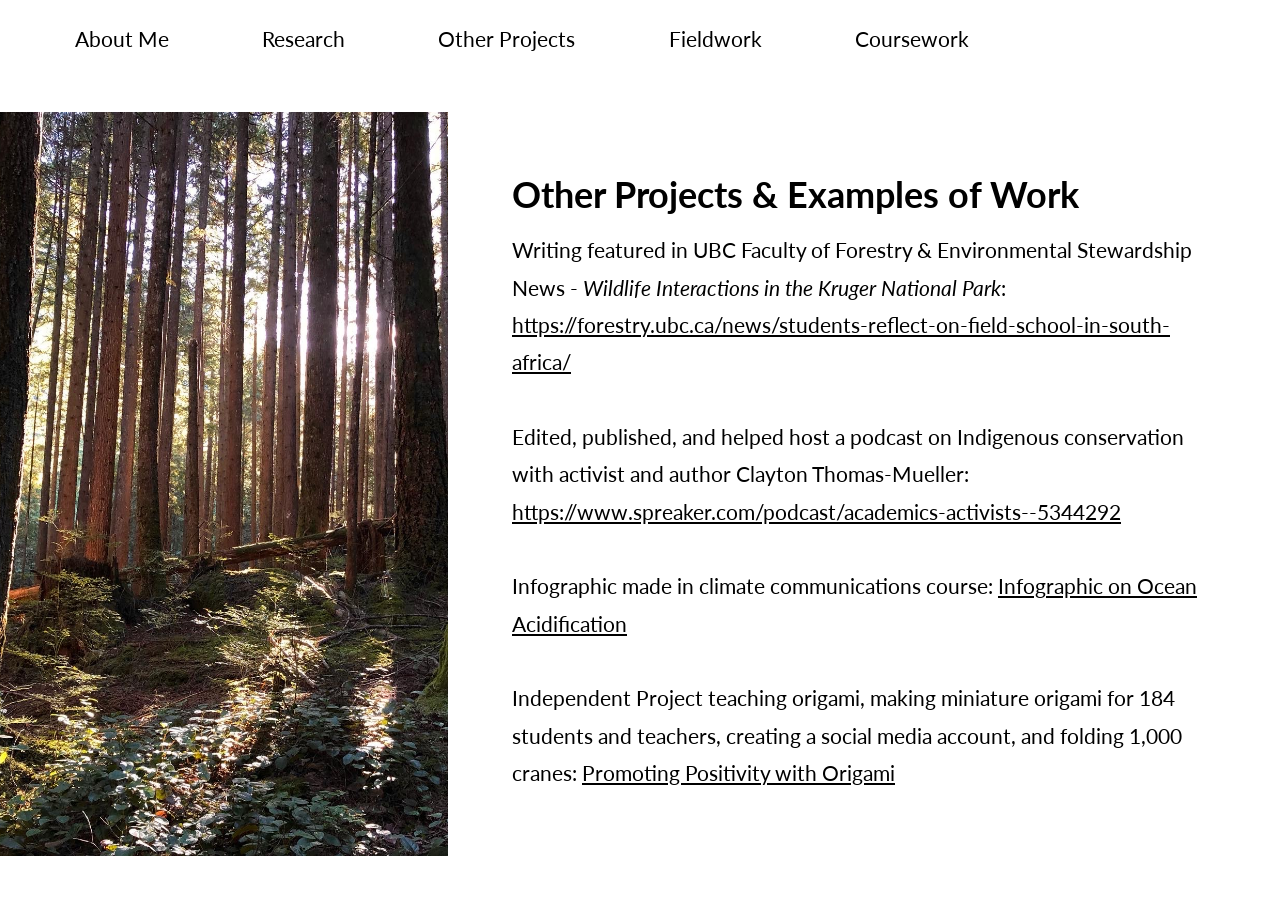
==== projects.html @ e4ea8bff "Adding navbar and separate pages" ====
<!DOCTYPE HTML>
<!--
	Story by HTML5 UP
	html5up.net | @ajlkn
	Free for personal and commercial use under the CCA 3.0 license (html5up.net/license)
-->
<html>
	<head>
		<title>Tiffany Taketa Portfolio</title>
		<meta charset="utf-8" />
		<meta name="viewport" content="width=device-width, initial-scale=1, user-scalable=no" />
		<link rel="stylesheet" href="assets/css/main.css" />
		<noscript><link rel="stylesheet" href="assets/css/noscript.css" /></noscript>
		<script src="script.js" defer></script>
	</head>
	<body class="is-preload">

	<!-- Nav -->
				<button id="open-sidebar-button" onclick="openSidebar()">
					<svg xmlns="http://www.w3.org/2000/svg" height="40px" viewBox="0 -960 960 960" width="40px" fill="#c9c9c9"><path d="M165.13-254.62q-10.68 0-17.9-7.26-7.23-7.26-7.23-18t7.23-17.86q7.22-7.13 17.9-7.13h629.74q10.68 0 17.9 7.26 7.23 7.26 7.23 18t-7.23 17.87q-7.22 7.12-17.9 7.12H165.13Zm0-200.25q-10.68 0-17.9-7.27-7.23-7.26-7.23-17.99 0-10.74 7.23-17.87 7.22-7.13 17.9-7.13h629.74q10.68 0 17.9 7.27 7.23 7.26 7.23 17.99 0 10.74-7.23 17.87-7.22 7.13-17.9 7.13H165.13Zm0-200.26q-10.68 0-17.9-7.26-7.23-7.26-7.23-18t7.23-17.87q7.22-7.12 17.9-7.12h629.74q10.68 0 17.9 7.26 7.23 7.26 7.23 18t-7.23 17.86q-7.22 7.13-17.9 7.13H165.13Z"/></svg>
				</button>
	<nav id="navbar">
		<ul>
			<li>
				<button id="close-sidebar-button" onclick="closeSidebar()">
				<svg xmlns="http://www.w3.org/2000/svg" height="40px" viewBox="0 -960 960 960" width="40px" fill="#c9c9c9"><path d="m480-444.62-209.69 209.7q-7.23 7.23-17.5 7.42-10.27.19-17.89-7.42-7.61-7.62-7.61-17.7 0-10.07 7.61-17.69L444.62-480l-209.7-209.69q-7.23-7.23-7.42-17.5-.19-10.27 7.42-17.89 7.62-7.61 17.7-7.61 10.07 0 17.69 7.61L480-515.38l209.69-209.7q7.23-7.23 17.5-7.42 10.27-.19 17.89 7.42 7.61 7.62 7.61 17.7 0 10.07-7.61 17.69L515.38-480l209.7 209.69q7.23 7.23 7.42 17.5.19 10.27-7.42 17.89-7.62 7.61-17.7 7.61-10.07 0-17.69-7.61L480-444.62Z"/></svg>
				</button>
			<li><a class="active" href=index.html class="active">About Me</a></li>
			<li><a href="research.html">Research</a></li>
			<li><a href="projects.html">Other Projects</a></li>
			<li><a href="fieldwork.html">Fieldwork</a></li>
			<li><a href="courses.html">Coursework</a></li>
		</ul>
			</nav>
	<div id="overlay" onclick="closeSidebar()"></div>
	
	<!-- Projects -->
 <div id="wrapper" class="divided">
					<section id="projects" class="spotlight style1 orient-right content-align-left image-position-center onload-image-fade-in onload-content-fade-left"">
						<div class="content">
							<h2>Other Projects & Examples of Work</h2>
								<p>Writing featured in UBC Faculty of Forestry & Environmental Stewardship News - <i>Wildlife Interactions in the Kruger National Park</i>: <a href="https://forestry.ubc.ca/news/students-reflect-on-field-school-in-south-africa/" target="blank"><span class="label"><u>https://forestry.ubc.ca/news/students-reflect-on-field-school-in-south-africa/</u></span></a>
									</br>
								</br>Edited, published, and helped host a podcast on Indigenous conservation with activist and author Clayton Thomas-Mueller: <a href="https://www.spreaker.com/podcast/academics-activists--5344292" target="_blank"><span class="label"><u>https://www.spreaker.com/podcast/academics-activists--5344292</u></span></a>
									</br>
								</br>Infographic made in climate communications course: <a href="files/OceanAcidificationInfographic.pdf" target="blank"><span class="label"><u>Infographic on Ocean Acidification</u></span></a>
									</br>
								</br>Independent Project teaching origami, making miniature origami for 184 students and teachers, creating a social media account, and folding 1,000 cranes: <a href="files/OrigamiProject.pdf" target="blank"><u>Promoting Positivity with Origami</u><span class="label"><u></u></span></a>
							</p>
						</div>
						<div class="image">
							<img src="images/forest.jpg" alt="" />
						</div>
					</section>
</div>
		
<!-- Scripts -->
			<script src="assets/js/jquery.min.js"></script>
			<script src="assets/js/jquery.scrollex.min.js"></script>
			<script src="assets/js/jquery.scrolly.min.js"></script>
			<script src="assets/js/browser.min.js"></script>
			<script src="assets/js/breakpoints.min.js"></script>
			<script src="assets/js/util.js"></script>
			<script src="assets/js/main.js"></script>

	</body>
</html>
---- assets/css/main.css ----
@import url("fontawesome-all.min.css");
@import url("https://fonts.googleapis.com/css?family=Lato:400,400italic,700,700italic|Source+Code+Pro:400");

/*
	Story by HTML5 UP
	html5up.net | @ajlkn
	Free for personal and commercial use under the CCA 3.0 license (html5up.net/license)
*/

html {
  scroll-behavior: smooth;
}

html, body, div, span, applet, object,
iframe, h1, h2, h3, h4, h5, h6, p, blockquote,
pre, a, abbr, acronym, address, big, cite,
code, del, dfn, em, img, ins, kbd, q, s, samp,
small, strike, strong, sub, sup, tt, var, b,
u, i, center, dl, dt, dd, ol, ul, li, fieldset,
form, label, legend, table, caption, tbody,
tfoot, thead, tr, th, td, article, aside,
canvas, details, embed, figure, figcaption,
footer, header, hgroup, menu, nav, output, ruby,
section, summary, time, mark, audio, video {
	margin: 0;
	padding: 0;
	border: 0;
	font-size: 100%;
	font: inherit;
	vertical-align: baseline;}

article, aside, details, figcaption, figure,
footer, header, hgroup, menu, nav, section {
	display: block;}

body {
	line-height: 1;
}

ol, ul {
	list-style: none;
}
div#nav{ position:absolute; width:100%; height:150px; background:#000; } ul{ margin:0; padding:0; }

li{ display:inline; color: #000; }

blockquote, q {
	quotes: none;
}

	blockquote:before, blockquote:after, q:before, q:after {
		content: '';
		content: none;
	}

table {
	border-collapse: collapse;
	border-spacing: 0;
}

body {
	-webkit-text-size-adjust: none;
}

mark {
	background-color: transparent;
	color: inherit;
}

input::-moz-focus-inner {
	border: 0;
	padding: 0;
}

input, select, textarea {
	-moz-appearance: none;
	-webkit-appearance: none;
	-ms-appearance: none;
	appearance: none;
}

/* Navigation Bar */

:root{
	--primary-color: #ffffff;
}

nav{
	background-color: var(--primary-color);
	border-bottom:1px solid var(--hover-color);
}

 nav ul {
	list-style: none;
	display: flex;
 }

 nav li{
	display: flex;
 }

 nav .home-li{
	margin-right: auto;
 }
 nav a{
	display: flex;
	text-decoration: none;
	color: var(--text-color);
	padding: 1em 2em;
 }

 nav a:hover{
	background-color: var(--hover-color);
 }

 #open-sidebar-button{
	display: none;
	background: none;
	border: none;
	padding: 1em;
	margin-left: auto;
	cursor: pointer;
 }

  #close-sidebar-button{
	display: none;
	background: none;
	border: none;
	padding: 1em;
	cursor: pointer;
 }

 #overlay{
	position: fixed;
	inset: 0;
	z-index: 9;
	display: none;
 }

 @media screen and (max-width: 900px){
	#open-sidebar-button, #close-sidebar-button{
		display: block;
	}
	nav{
		position: fixed;
		top: 0;
		right: -100%;
		height: 100vh;
		width: min(15em, 100%);
		z-index: 10;
		border-left: 1px solid var(--hover-color);
		transition: right 300ms ease-out;
 }

 nav.show{
	right: 0;
 }

 nav.show ~ #overlay{
	display: block;
 }

 nav.show{
	display: block;
 }

 nav ul{
	width: 100%;
	flex-direction: column;
 }
 nav a{
	width: 100%;
	padding-left: 2.5em;
 }

 nav .home-li{
	margin-right: unset;
 }
}
/* Basic */

	@-ms-viewport {
		width: device-width;
	}

	body {
		-ms-overflow-style: scrollbar;
	}

	@media screen and (max-width: 480px) {

		html, body {
			min-width: 320px;
		}

	}

	html {
		box-sizing: border-box;
	}

	*, *:before, *:after {
		box-sizing: inherit;
	}

	body {
		background: #ffffff;
	}

		body.is-preload *, body.is-preload *:before, body.is-preload *:after {
			-moz-animation: none !important;
			-webkit-animation: none !important;
			-ms-animation: none !important;
			animation: none !important;
			-moz-transition: none !important;
			-webkit-transition: none !important;
			-ms-transition: none !important;
			transition: none !important;
		}

/* Type */

	html {
		font-size: 18pt;
	}

		@media screen and (max-width: 1680px) {

			html {
				font-size: 14pt;
			}

		}

		@media screen and (max-width: 1280px) {

			html {
				font-size: 12pt;
			}

		}

		@media screen and (max-width: 736px) {

			html {
				font-size: 11pt;
			}

		}

		@media screen and (max-width: 360px) {

			html {
				font-size: 10pt;
			}

		}

	body {
		background-color: #ffffff;
		color: #000000;
	}

	body, input, select, textarea {
		font-family: "Lato", sans-serif;
		font-size: 16pt;
		font-weight: 400;
		line-height: 1.75em;
	}

	a {
		-moz-transition: color 0.2s ease-in-out;
		-webkit-transition: color 0.2s ease-in-out;
		-ms-transition: color 0.2s ease-in-out;
		transition: color 0.2s ease-in-out;
		text-decoration: underline;
	}

		a:hover {
			text-decoration: none;
		}

	strong, b {
		font-weight: 700;
	}

	em, i {
		font-style: italic;
	}

	p {
  		font-style: normal !important;
		margin: 0 0 2rem 0;
	}

		p.major {
			font-size: 1.25rem;
		}

	h1, h2, h3, h4, h5, h6 {
		color: #777;
		font-weight: 700;
		line-height: 1em;
		margin: 0 0 0.5625em 0;
	}

		h1 a, h2 a, h3 a, h4 a, h5 a, h6 a {
			color: inherit;
			text-decoration: none;
		}

	h1 {
		font-size: 3.5rem;
		line-height: 1.2;
	}

	h2 {
		font-size: 2.25rem;
	}

	h3 {
		font-size: 1.5rem;
	}

	h4 {
		font-size: 1.1rem;
	}

	h5 {
		font-size: 0.9rem;
	}

	h6 {
		font-size: 0.7rem;
	}

	sub {
		font-size: 0.8rem;
		position: relative;
		top: 0.5rem;
	}

	sup {
		font-size: 0.8rem;
		position: relative;
		top: -0.5rem;
	}

	blockquote {
		border-left: solid 4px;
		font-style: italic;
		margin: 0 0 2rem 0;
		padding: 0.5rem 0 0.5rem 2rem;
	}

	code {
		border-radius: 4px;
		font-family: "Courier New", monospace;
		font-size: 0.9em;
		margin: 0 0.25rem;
		padding: 0.25rem 0.325rem;
	}

	pre {
		-webkit-overflow-scrolling: touch;
		font-family: "Courier New", monospace;
		font-size: 0.9em;
		margin: 0 0 2rem 0;
	}

		pre code {
			display: block;
			line-height: 1.5;
			padding: 0.75rem 1rem;
			overflow-x: auto;
		}

	hr {
		border: 0;
		border-bottom: solid 1px;
		margin: 2.5rem 0;
	}

		hr.major {
			margin: 3.5rem 0;
		}

	.align-left {
		text-align: left;
	}

	.align-center {
		text-align: center;
	}

	.align-right {
		text-align: right;
	}

	@media screen and (max-width: 736px) {

		p.major {
			font-size: 1.1rem;
		}

		h1 {
			font-size: 2.5rem;
		}

		h2 {
			font-size: 2rem;
		}

		h3 {
			font-size: 1.25rem;
		}

		h4 {
			font-size: 1rem;
		}

	}

	input, select, textarea {
		color: #000000;
	}

	a {
		color: #000000;
	}

		a:hover {
			color: #47D3E5;
		}

	strong, b {
		color: #000000;
	}

	h1, h2, h3, h4, h5, h6 {
		color: #000000;
	}

	blockquote {
		border-left-color: rgba(0, 0, 0, 0.2);
	}

	code {
		background: rgba(0, 0, 0, 0.05);
		border-color: rgba(0, 0, 0, 0.2);
	}

	hr {
		border-bottom-color: rgba(0, 0, 0, 0.2);
	}

/* Row */

	.row {
		display: flex;
		flex-wrap: wrap;
		box-sizing: border-box;
		align-items: stretch;
	}

		.row > * {
			box-sizing: border-box;
		}

		.row.gtr-uniform > * > :last-child {
			margin-bottom: 0;
		}

		.row.aln-left {
			justify-content: flex-start;
		}

		.row.aln-center {
			justify-content: center;
		}

		.row.aln-right {
			justify-content: flex-end;
		}

		.row.aln-top {
			align-items: flex-start;
		}

		.row.aln-middle {
			align-items: center;
		}

		.row.aln-bottom {
			align-items: flex-end;
		}

		.row > .imp {
			order: -1;
		}

		.row > .col-1 {
			width: 8.33333%;
		}

		.row > .off-1 {
			margin-left: 8.33333%;
		}

		.row > .col-2 {
			width: 16.66667%;
		}

		.row > .off-2 {
			margin-left: 16.66667%;
		}

		.row > .col-3 {
			width: 25%;
		}

		.row > .off-3 {
			margin-left: 25%;
		}

		.row > .col-4 {
			width: 33.33333%;
		}

		.row > .off-4 {
			margin-left: 33.33333%;
		}

		.row > .col-5 {
			width: 41.66667%;
		}

		.row > .off-5 {
			margin-left: 41.66667%;
		}

		.row > .col-6 {
			width: 50%;
		}

		.row > .off-6 {
			margin-left: 50%;
		}

		.row > .col-7 {
			width: 58.33333%;
		}

		.row > .off-7 {
			margin-left: 58.33333%;
		}

		.row > .col-8 {
			width: 66.66667%;
		}

		.row > .off-8 {
			margin-left: 66.66667%;
		}

		.row > .col-9 {
			width: 75%;
		}

		.row > .off-9 {
			margin-left: 75%;
		}

		.row > .col-10 {
			width: 83.33333%;
		}

		.row > .off-10 {
			margin-left: 83.33333%;
		}

		.row > .col-11 {
			width: 91.66667%;
		}

		.row > .off-11 {
			margin-left: 91.66667%;
		}

		.row > .col-12 {
			width: 100%;
		}

		.row > .off-12 {
			margin-left: 100%;
		}

		.row.gtr-0 {
			margin-top: 0;
			margin-left: 0rem;
		}

			.row.gtr-0 > * {
				padding: 0 0 0 0rem;
			}

			.row.gtr-0.gtr-uniform {
				margin-top: 0rem;
			}

				.row.gtr-0.gtr-uniform > * {
					padding-top: 0rem;
				}

		.row.gtr-25 {
			margin-top: 0;
			margin-left: -0.5rem;
		}

			.row.gtr-25 > * {
				padding: 0 0 0 0.5rem;
			}

			.row.gtr-25.gtr-uniform {
				margin-top: -0.5rem;
			}

				.row.gtr-25.gtr-uniform > * {
					padding-top: 0.5rem;
				}

		.row.gtr-50 {
			margin-top: 0;
			margin-left: -1rem;
		}

			.row.gtr-50 > * {
				padding: 0 0 0 1rem;
			}

			.row.gtr-50.gtr-uniform {
				margin-top: -1rem;
			}

				.row.gtr-50.gtr-uniform > * {
					padding-top: 1rem;
				}

		.row {
			margin-top: 0;
			margin-left: -2rem;
		}

			.row > * {
				padding: 0 0 0 2rem;
			}

			.row.gtr-uniform {
				margin-top: -2rem;
			}

				.row.gtr-uniform > * {
					padding-top: 2rem;
				}

		.row.gtr-150 {
			margin-top: 0;
			margin-left: -3rem;
		}

			.row.gtr-150 > * {
				padding: 0 0 0 3rem;
			}

			.row.gtr-150.gtr-uniform {
				margin-top: -3rem;
			}

				.row.gtr-150.gtr-uniform > * {
					padding-top: 3rem;
				}

		.row.gtr-200 {
			margin-top: 0;
			margin-left: -4rem;
		}

			.row.gtr-200 > * {
				padding: 0 0 0 4rem;
			}

			.row.gtr-200.gtr-uniform {
				margin-top: -4rem;
			}

				.row.gtr-200.gtr-uniform > * {
					padding-top: 4rem;
				}

		@media screen and (max-width: 1680px) {

			.row {
				display: flex;
				flex-wrap: wrap;
				box-sizing: border-box;
				align-items: stretch;
			}

				.row > * {
					box-sizing: border-box;
				}

				.row.gtr-uniform > * > :last-child {
					margin-bottom: 0;
				}

				.row.aln-left {
					justify-content: flex-start;
				}

				.row.aln-center {
					justify-content: center;
				}

				.row.aln-right {
					justify-content: flex-end;
				}

				.row.aln-top {
					align-items: flex-start;
				}

				.row.aln-middle {
					align-items: center;
				}

				.row.aln-bottom {
					align-items: flex-end;
				}

				.row > .imp-xlarge {
					order: -1;
				}

				.row > .col-1-xlarge {
					width: 8.33333%;
				}

				.row > .off-1-xlarge {
					margin-left: 8.33333%;
				}

				.row > .col-2-xlarge {
					width: 16.66667%;
				}

				.row > .off-2-xlarge {
					margin-left: 16.66667%;
				}

				.row > .col-3-xlarge {
					width: 25%;
				}

				.row > .off-3-xlarge {
					margin-left: 25%;
				}

				.row > .col-4-xlarge {
					width: 33.33333%;
				}

				.row > .off-4-xlarge {
					margin-left: 33.33333%;
				}

				.row > .col-5-xlarge {
					width: 41.66667%;
				}

				.row > .off-5-xlarge {
					margin-left: 41.66667%;
				}

				.row > .col-6-xlarge {
					width: 50%;
				}

				.row > .off-6-xlarge {
					margin-left: 50%;
				}

				.row > .col-7-xlarge {
					width: 58.33333%;
				}

				.row > .off-7-xlarge {
					margin-left: 58.33333%;
				}

				.row > .col-8-xlarge {
					width: 66.66667%;
				}

				.row > .off-8-xlarge {
					margin-left: 66.66667%;
				}

				.row > .col-9-xlarge {
					width: 75%;
				}

				.row > .off-9-xlarge {
					margin-left: 75%;
				}

				.row > .col-10-xlarge {
					width: 83.33333%;
				}

				.row > .off-10-xlarge {
					margin-left: 83.33333%;
				}

				.row > .col-11-xlarge {
					width: 91.66667%;
				}

				.row > .off-11-xlarge {
					margin-left: 91.66667%;
				}

				.row > .col-12-xlarge {
					width: 100%;
				}

				.row > .off-12-xlarge {
					margin-left: 100%;
				}

				.row.gtr-0 {
					margin-top: 0;
					margin-left: 0rem;
				}

					.row.gtr-0 > * {
						padding: 0 0 0 0rem;
					}

					.row.gtr-0.gtr-uniform {
						margin-top: 0rem;
					}

						.row.gtr-0.gtr-uniform > * {
							padding-top: 0rem;
						}

				.row.gtr-25 {
					margin-top: 0;
					margin-left: -0.5rem;
				}

					.row.gtr-25 > * {
						padding: 0 0 0 0.5rem;
					}

					.row.gtr-25.gtr-uniform {
						margin-top: -0.5rem;
					}

						.row.gtr-25.gtr-uniform > * {
							padding-top: 0.5rem;
						}

				.row.gtr-50 {
					margin-top: 0;
					margin-left: -1rem;
				}

					.row.gtr-50 > * {
						padding: 0 0 0 1rem;
					}

					.row.gtr-50.gtr-uniform {
						margin-top: -1rem;
					}

						.row.gtr-50.gtr-uniform > * {
							padding-top: 1rem;
						}

				.row {
					margin-top: 0;
					margin-left: -2rem;
				}

					.row > * {
						padding: 0 0 0 2rem;
					}

					.row.gtr-uniform {
						margin-top: -2rem;
					}

						.row.gtr-uniform > * {
							padding-top: 2rem;
						}

				.row.gtr-150 {
					margin-top: 0;
					margin-left: -3rem;
				}

					.row.gtr-150 > * {
						padding: 0 0 0 3rem;
					}

					.row.gtr-150.gtr-uniform {
						margin-top: -3rem;
					}

						.row.gtr-150.gtr-uniform > * {
							padding-top: 3rem;
						}

				.row.gtr-200 {
					margin-top: 0;
					margin-left: -4rem;
				}

					.row.gtr-200 > * {
						padding: 0 0 0 4rem;
					}

					.row.gtr-200.gtr-uniform {
						margin-top: -4rem;
					}

						.row.gtr-200.gtr-uniform > * {
							padding-top: 4rem;
						}

		}

		@media screen and (max-width: 1280px) {

			.row {
				display: flex;
				flex-wrap: wrap;
				box-sizing: border-box;
				align-items: stretch;
			}

				.row > * {
					box-sizing: border-box;
				}

				.row.gtr-uniform > * > :last-child {
					margin-bottom: 0;
				}

				.row.aln-left {
					justify-content: flex-start;
				}

				.row.aln-center {
					justify-content: center;
				}

				.row.aln-right {
					justify-content: flex-end;
				}

				.row.aln-top {
					align-items: flex-start;
				}

				.row.aln-middle {
					align-items: center;
				}

				.row.aln-bottom {
					align-items: flex-end;
				}

				.row > .imp-large {
					order: -1;
				}

				.row > .col-1-large {
					width: 8.33333%;
				}

				.row > .off-1-large {
					margin-left: 8.33333%;
				}

				.row > .col-2-large {
					width: 16.66667%;
				}

				.row > .off-2-large {
					margin-left: 16.66667%;
				}

				.row > .col-3-large {
					width: 25%;
				}

				.row > .off-3-large {
					margin-left: 25%;
				}

				.row > .col-4-large {
					width: 33.33333%;
				}

				.row > .off-4-large {
					margin-left: 33.33333%;
				}

				.row > .col-5-large {
					width: 41.66667%;
				}

				.row > .off-5-large {
					margin-left: 41.66667%;
				}

				.row > .col-6-large {
					width: 50%;
				}

				.row > .off-6-large {
					margin-left: 50%;
				}

				.row > .col-7-large {
					width: 58.33333%;
				}

				.row > .off-7-large {
					margin-left: 58.33333%;
				}

				.row > .col-8-large {
					width: 66.66667%;
				}

				.row > .off-8-large {
					margin-left: 66.66667%;
				}

				.row > .col-9-large {
					width: 75%;
				}

				.row > .off-9-large {
					margin-left: 75%;
				}

				.row > .col-10-large {
					width: 83.33333%;
				}

				.row > .off-10-large {
					margin-left: 83.33333%;
				}

				.row > .col-11-large {
					width: 91.66667%;
				}

				.row > .off-11-large {
					margin-left: 91.66667%;
				}

				.row > .col-12-large {
					width: 100%;
				}

				.row > .off-12-large {
					margin-left: 100%;
				}

				.row.gtr-0 {
					margin-top: 0;
					margin-left: 0rem;
				}

					.row.gtr-0 > * {
						padding: 0 0 0 0rem;
					}

					.row.gtr-0.gtr-uniform {
						margin-top: 0rem;
					}

						.row.gtr-0.gtr-uniform > * {
							padding-top: 0rem;
						}

				.row.gtr-25 {
					margin-top: 0;
					margin-left: -0.5rem;
				}

					.row.gtr-25 > * {
						padding: 0 0 0 0.5rem;
					}

					.row.gtr-25.gtr-uniform {
						margin-top: -0.5rem;
					}

						.row.gtr-25.gtr-uniform > * {
							padding-top: 0.5rem;
						}

				.row.gtr-50 {
					margin-top: 0;
					margin-left: -1rem;
				}

					.row.gtr-50 > * {
						padding: 0 0 0 1rem;
					}

					.row.gtr-50.gtr-uniform {
						margin-top: -1rem;
					}

						.row.gtr-50.gtr-uniform > * {
							padding-top: 1rem;
						}

				.row {
					margin-top: 0;
					margin-left: -2rem;
				}

					.row > * {
						padding: 0 0 0 2rem;
					}

					.row.gtr-uniform {
						margin-top: -2rem;
					}

						.row.gtr-uniform > * {
							padding-top: 2rem;
						}

				.row.gtr-150 {
					margin-top: 0;
					margin-left: -3rem;
				}

					.row.gtr-150 > * {
						padding: 0 0 0 3rem;
					}

					.row.gtr-150.gtr-uniform {
						margin-top: -3rem;
					}

						.row.gtr-150.gtr-uniform > * {
							padding-top: 3rem;
						}

				.row.gtr-200 {
					margin-top: 0;
					margin-left: -4rem;
				}

					.row.gtr-200 > * {
						padding: 0 0 0 4rem;
					}

					.row.gtr-200.gtr-uniform {
						margin-top: -4rem;
					}

						.row.gtr-200.gtr-uniform > * {
							padding-top: 4rem;
						}

		}

		@media screen and (max-width: 980px) {

			.row {
				display: flex;
				flex-wrap: wrap;
				box-sizing: border-box;
				align-items: stretch;
			}

				.row > * {
					box-sizing: border-box;
				}

				.row.gtr-uniform > * > :last-child {
					margin-bottom: 0;
				}

				.row.aln-left {
					justify-content: flex-start;
				}

				.row.aln-center {
					justify-content: center;
				}

				.row.aln-right {
					justify-content: flex-end;
				}

				.row.aln-top {
					align-items: flex-start;
				}

				.row.aln-middle {
					align-items: center;
				}

				.row.aln-bottom {
					align-items: flex-end;
				}

				.row > .imp-medium {
					order: -1;
				}

				.row > .col-1-medium {
					width: 8.33333%;
				}

				.row > .off-1-medium {
					margin-left: 8.33333%;
				}

				.row > .col-2-medium {
					width: 16.66667%;
				}

				.row > .off-2-medium {
					margin-left: 16.66667%;
				}

				.row > .col-3-medium {
					width: 25%;
				}

				.row > .off-3-medium {
					margin-left: 25%;
				}

				.row > .col-4-medium {
					width: 33.33333%;
				}

				.row > .off-4-medium {
					margin-left: 33.33333%;
				}

				.row > .col-5-medium {
					width: 41.66667%;
				}

				.row > .off-5-medium {
					margin-left: 41.66667%;
				}

				.row > .col-6-medium {
					width: 50%;
				}

				.row > .off-6-medium {
					margin-left: 50%;
				}

				.row > .col-7-medium {
					width: 58.33333%;
				}

				.row > .off-7-medium {
					margin-left: 58.33333%;
				}

				.row > .col-8-medium {
					width: 66.66667%;
				}

				.row > .off-8-medium {
					margin-left: 66.66667%;
				}

				.row > .col-9-medium {
					width: 75%;
				}

				.row > .off-9-medium {
					margin-left: 75%;
				}

				.row > .col-10-medium {
					width: 83.33333%;
				}

				.row > .off-10-medium {
					margin-left: 83.33333%;
				}

				.row > .col-11-medium {
					width: 91.66667%;
				}

				.row > .off-11-medium {
					margin-left: 91.66667%;
				}

				.row > .col-12-medium {
					width: 100%;
				}

				.row > .off-12-medium {
					margin-left: 100%;
				}

				.row.gtr-0 {
					margin-top: 0;
					margin-left: 0rem;
				}

					.row.gtr-0 > * {
						padding: 0 0 0 0rem;
					}

					.row.gtr-0.gtr-uniform {
						margin-top: 0rem;
					}

						.row.gtr-0.gtr-uniform > * {
							padding-top: 0rem;
						}

				.row.gtr-25 {
					margin-top: 0;
					margin-left: -0.5rem;
				}

					.row.gtr-25 > * {
						padding: 0 0 0 0.5rem;
					}

					.row.gtr-25.gtr-uniform {
						margin-top: -0.5rem;
					}

						.row.gtr-25.gtr-uniform > * {
							padding-top: 0.5rem;
						}

				.row.gtr-50 {
					margin-top: 0;
					margin-left: -1rem;
				}

					.row.gtr-50 > * {
						padding: 0 0 0 1rem;
					}

					.row.gtr-50.gtr-uniform {
						margin-top: -1rem;
					}

						.row.gtr-50.gtr-uniform > * {
							padding-top: 1rem;
						}

				.row {
					margin-top: 0;
					margin-left: -2rem;
				}

					.row > * {
						padding: 0 0 0 2rem;
					}

					.row.gtr-uniform {
						margin-top: -2rem;
					}

						.row.gtr-uniform > * {
							padding-top: 2rem;
						}

				.row.gtr-150 {
					margin-top: 0;
					margin-left: -3rem;
				}

					.row.gtr-150 > * {
						padding: 0 0 0 3rem;
					}

					.row.gtr-150.gtr-uniform {
						margin-top: -3rem;
					}

						.row.gtr-150.gtr-uniform > * {
							padding-top: 3rem;
						}

				.row.gtr-200 {
					margin-top: 0;
					margin-left: -4rem;
				}

					.row.gtr-200 > * {
						padding: 0 0 0 4rem;
					}

					.row.gtr-200.gtr-uniform {
						margin-top: -4rem;
					}

						.row.gtr-200.gtr-uniform > * {
							padding-top: 4rem;
						}

		}

		@media screen and (max-width: 736px) {

			.row {
				display: flex;
				flex-wrap: wrap;
				box-sizing: border-box;
				align-items: stretch;
			}

				.row > * {
					box-sizing: border-box;
				}

				.row.gtr-uniform > * > :last-child {
					margin-bottom: 0;
				}

				.row.aln-left {
					justify-content: flex-start;
				}

				.row.aln-center {
					justify-content: center;
				}

				.row.aln-right {
					justify-content: flex-end;
				}

				.row.aln-top {
					align-items: flex-start;
				}

				.row.aln-middle {
					align-items: center;
				}

				.row.aln-bottom {
					align-items: flex-end;
				}

				.row > .imp-small {
					order: -1;
				}

				.row > .col-1-small {
					width: 8.33333%;
				}

				.row > .off-1-small {
					margin-left: 8.33333%;
				}

				.row > .col-2-small {
					width: 16.66667%;
				}

				.row > .off-2-small {
					margin-left: 16.66667%;
				}

				.row > .col-3-small {
					width: 25%;
				}

				.row > .off-3-small {
					margin-left: 25%;
				}

				.row > .col-4-small {
					width: 33.33333%;
				}

				.row > .off-4-small {
					margin-left: 33.33333%;
				}

				.row > .col-5-small {
					width: 41.66667%;
				}

				.row > .off-5-small {
					margin-left: 41.66667%;
				}

				.row > .col-6-small {
					width: 50%;
				}

				.row > .off-6-small {
					margin-left: 50%;
				}

				.row > .col-7-small {
					width: 58.33333%;
				}

				.row > .off-7-small {
					margin-left: 58.33333%;
				}

				.row > .col-8-small {
					width: 66.66667%;
				}

				.row > .off-8-small {
					margin-left: 66.66667%;
				}

				.row > .col-9-small {
					width: 75%;
				}

				.row > .off-9-small {
					margin-left: 75%;
				}

				.row > .col-10-small {
					width: 83.33333%;
				}

				.row > .off-10-small {
					margin-left: 83.33333%;
				}

				.row > .col-11-small {
					width: 91.66667%;
				}

				.row > .off-11-small {
					margin-left: 91.66667%;
				}

				.row > .col-12-small {
					width: 100%;
				}

				.row > .off-12-small {
					margin-left: 100%;
				}

				.row.gtr-0 {
					margin-top: 0;
					margin-left: 0rem;
				}

					.row.gtr-0 > * {
						padding: 0 0 0 0rem;
					}

					.row.gtr-0.gtr-uniform {
						margin-top: 0rem;
					}

						.row.gtr-0.gtr-uniform > * {
							padding-top: 0rem;
						}

				.row.gtr-25 {
					margin-top: 0;
					margin-left: -0.5rem;
				}

					.row.gtr-25 > * {
						padding: 0 0 0 0.5rem;
					}

					.row.gtr-25.gtr-uniform {
						margin-top: -0.5rem;
					}

						.row.gtr-25.gtr-uniform > * {
							padding-top: 0.5rem;
						}

				.row.gtr-50 {
					margin-top: 0;
					margin-left: -1rem;
				}

					.row.gtr-50 > * {
						padding: 0 0 0 1rem;
					}

					.row.gtr-50.gtr-uniform {
						margin-top: -1rem;
					}

						.row.gtr-50.gtr-uniform > * {
							padding-top: 1rem;
						}

				.row {
					margin-top: 0;
					margin-left: -2rem;
				}

					.row > * {
						padding: 0 0 0 2rem;
					}

					.row.gtr-uniform {
						margin-top: -2rem;
					}

						.row.gtr-uniform > * {
							padding-top: 2rem;
						}

				.row.gtr-150 {
					margin-top: 0;
					margin-left: -3rem;
				}

					.row.gtr-150 > * {
						padding: 0 0 0 3rem;
					}

					.row.gtr-150.gtr-uniform {
						margin-top: -3rem;
					}

						.row.gtr-150.gtr-uniform > * {
							padding-top: 3rem;
						}

				.row.gtr-200 {
					margin-top: 0;
					margin-left: -4rem;
				}

					.row.gtr-200 > * {
						padding: 0 0 0 4rem;
					}

					.row.gtr-200.gtr-uniform {
						margin-top: -4rem;
					}

						.row.gtr-200.gtr-uniform > * {
							padding-top: 4rem;
						}

		}

		@media screen and (max-width: 480px) {

			.row {
				display: flex;
				flex-wrap: wrap;
				box-sizing: border-box;
				align-items: stretch;
			}

				.row > * {
					box-sizing: border-box;
				}

				.row.gtr-uniform > * > :last-child {
					margin-bottom: 0;
				}

				.row.aln-left {
					justify-content: flex-start;
				}

				.row.aln-center {
					justify-content: center;
				}

				.row.aln-right {
					justify-content: flex-end;
				}

				.row.aln-top {
					align-items: flex-start;
				}

				.row.aln-middle {
					align-items: center;
				}

				.row.aln-bottom {
					align-items: flex-end;
				}

				.row > .imp-xsmall {
					order: -1;
				}

				.row > .col-1-xsmall {
					width: 8.33333%;
				}

				.row > .off-1-xsmall {
					margin-left: 8.33333%;
				}

				.row > .col-2-xsmall {
					width: 16.66667%;
				}

				.row > .off-2-xsmall {
					margin-left: 16.66667%;
				}

				.row > .col-3-xsmall {
					width: 25%;
				}

				.row > .off-3-xsmall {
					margin-left: 25%;
				}

				.row > .col-4-xsmall {
					width: 33.33333%;
				}

				.row > .off-4-xsmall {
					margin-left: 33.33333%;
				}

				.row > .col-5-xsmall {
					width: 41.66667%;
				}

				.row > .off-5-xsmall {
					margin-left: 41.66667%;
				}

				.row > .col-6-xsmall {
					width: 50%;
				}

				.row > .off-6-xsmall {
					margin-left: 50%;
				}

				.row > .col-7-xsmall {
					width: 58.33333%;
				}

				.row > .off-7-xsmall {
					margin-left: 58.33333%;
				}

				.row > .col-8-xsmall {
					width: 66.66667%;
				}

				.row > .off-8-xsmall {
					margin-left: 66.66667%;
				}

				.row > .col-9-xsmall {
					width: 75%;
				}

				.row > .off-9-xsmall {
					margin-left: 75%;
				}

				.row > .col-10-xsmall {
					width: 83.33333%;
				}

				.row > .off-10-xsmall {
					margin-left: 83.33333%;
				}

				.row > .col-11-xsmall {
					width: 91.66667%;
				}

				.row > .off-11-xsmall {
					margin-left: 91.66667%;
				}

				.row > .col-12-xsmall {
					width: 100%;
				}

				.row > .off-12-xsmall {
					margin-left: 100%;
				}

				.row.gtr-0 {
					margin-top: 0;
					margin-left: 0rem;
				}

					.row.gtr-0 > * {
						padding: 0 0 0 0rem;
					}

					.row.gtr-0.gtr-uniform {
						margin-top: 0rem;
					}

						.row.gtr-0.gtr-uniform > * {
							padding-top: 0rem;
						}

				.row.gtr-25 {
					margin-top: 0;
					margin-left: -0.5rem;
				}

					.row.gtr-25 > * {
						padding: 0 0 0 0.5rem;
					}

					.row.gtr-25.gtr-uniform {
						margin-top: -0.5rem;
					}

						.row.gtr-25.gtr-uniform > * {
							padding-top: 0.5rem;
						}

				.row.gtr-50 {
					margin-top: 0;
					margin-left: -1rem;
				}

					.row.gtr-50 > * {
						padding: 0 0 0 1rem;
					}

					.row.gtr-50.gtr-uniform {
						margin-top: -1rem;
					}

						.row.gtr-50.gtr-uniform > * {
							padding-top: 1rem;
						}

				.row {
					margin-top: 0;
					margin-left: -2rem;
				}

					.row > * {
						padding: 0 0 0 2rem;
					}

					.row.gtr-uniform {
						margin-top: -2rem;
					}

						.row.gtr-uniform > * {
							padding-top: 2rem;
						}

				.row.gtr-150 {
					margin-top: 0;
					margin-left: -3rem;
				}

					.row.gtr-150 > * {
						padding: 0 0 0 3rem;
					}

					.row.gtr-150.gtr-uniform {
						margin-top: -3rem;
					}

						.row.gtr-150.gtr-uniform > * {
							padding-top: 3rem;
						}

				.row.gtr-200 {
					margin-top: 0;
					margin-left: -4rem;
				}

					.row.gtr-200 > * {
						padding: 0 0 0 4rem;
					}

					.row.gtr-200.gtr-uniform {
						margin-top: -4rem;
					}

						.row.gtr-200.gtr-uniform > * {
							padding-top: 4rem;
						}

		}

		@media screen and (max-width: 360px) {

			.row {
				display: flex;
				flex-wrap: wrap;
				box-sizing: border-box;
				align-items: stretch;
			}

				.row > * {
					box-sizing: border-box;
				}

				.row.gtr-uniform > * > :last-child {
					margin-bottom: 0;
				}

				.row.aln-left {
					justify-content: flex-start;
				}

				.row.aln-center {
					justify-content: center;
				}

				.row.aln-right {
					justify-content: flex-end;
				}

				.row.aln-top {
					align-items: flex-start;
				}

				.row.aln-middle {
					align-items: center;
				}

				.row.aln-bottom {
					align-items: flex-end;
				}

				.row > .imp-xxsmall {
					order: -1;
				}

				.row > .col-1-xxsmall {
					width: 8.33333%;
				}

				.row > .off-1-xxsmall {
					margin-left: 8.33333%;
				}

				.row > .col-2-xxsmall {
					width: 16.66667%;
				}

				.row > .off-2-xxsmall {
					margin-left: 16.66667%;
				}

				.row > .col-3-xxsmall {
					width: 25%;
				}

				.row > .off-3-xxsmall {
					margin-left: 25%;
				}

				.row > .col-4-xxsmall {
					width: 33.33333%;
				}

				.row > .off-4-xxsmall {
					margin-left: 33.33333%;
				}

				.row > .col-5-xxsmall {
					width: 41.66667%;
				}

				.row > .off-5-xxsmall {
					margin-left: 41.66667%;
				}

				.row > .col-6-xxsmall {
					width: 50%;
				}

				.row > .off-6-xxsmall {
					margin-left: 50%;
				}

				.row > .col-7-xxsmall {
					width: 58.33333%;
				}

				.row > .off-7-xxsmall {
					margin-left: 58.33333%;
				}

				.row > .col-8-xxsmall {
					width: 66.66667%;
				}

				.row > .off-8-xxsmall {
					margin-left: 66.66667%;
				}

				.row > .col-9-xxsmall {
					width: 75%;
				}

				.row > .off-9-xxsmall {
					margin-left: 75%;
				}

				.row > .col-10-xxsmall {
					width: 83.33333%;
				}

				.row > .off-10-xxsmall {
					margin-left: 83.33333%;
				}

				.row > .col-11-xxsmall {
					width: 91.66667%;
				}

				.row > .off-11-xxsmall {
					margin-left: 91.66667%;
				}

				.row > .col-12-xxsmall {
					width: 100%;
				}

				.row > .off-12-xxsmall {
					margin-left: 100%;
				}

				.row.gtr-0 {
					margin-top: 0;
					margin-left: 0rem;
				}

					.row.gtr-0 > * {
						padding: 0 0 0 0rem;
					}

					.row.gtr-0.gtr-uniform {
						margin-top: 0rem;
					}

						.row.gtr-0.gtr-uniform > * {
							padding-top: 0rem;
						}

				.row.gtr-25 {
					margin-top: 0;
					margin-left: -0.5rem;
				}

					.row.gtr-25 > * {
						padding: 0 0 0 0.5rem;
					}

					.row.gtr-25.gtr-uniform {
						margin-top: -0.5rem;
					}

						.row.gtr-25.gtr-uniform > * {
							padding-top: 0.5rem;
						}

				.row.gtr-50 {
					margin-top: 0;
					margin-left: -1rem;
				}

					.row.gtr-50 > * {
						padding: 0 0 0 1rem;
					}

					.row.gtr-50.gtr-uniform {
						margin-top: -1rem;
					}

						.row.gtr-50.gtr-uniform > * {
							padding-top: 1rem;
						}

				.row {
					margin-top: 0;
					margin-left: -2rem;
				}

					.row > * {
						padding: 0 0 0 2rem;
					}

					.row.gtr-uniform {
						margin-top: -2rem;
					}

						.row.gtr-uniform > * {
							padding-top: 2rem;
						}

				.row.gtr-150 {
					margin-top: 0;
					margin-left: -3rem;
				}

					.row.gtr-150 > * {
						padding: 0 0 0 3rem;
					}

					.row.gtr-150.gtr-uniform {
						margin-top: -3rem;
					}

						.row.gtr-150.gtr-uniform > * {
							padding-top: 3rem;
						}

				.row.gtr-200 {
					margin-top: 0;
					margin-left: -4rem;
				}

					.row.gtr-200 > * {
						padding: 0 0 0 4rem;
					}

					.row.gtr-200.gtr-uniform {
						margin-top: -4rem;
					}

						.row.gtr-200.gtr-uniform > * {
							padding-top: 4rem;
						}

		}

/* Box */

	.box {
		border-radius: 4px;
		border: solid 1px;
		margin-bottom: 2rem;
		padding: 1.5rem;
	}

		.box > :last-child,
		.box > :last-child > :last-child,
		.box > :last-child > :last-child > :last-child {
			margin-bottom: 0;
		}

		.box.alt {
			border: 0;
			border-radius: 0;
			padding: 0;
		}

	.box {
		border-color: rgba(0, 0, 0, 0.2);
	}

/* Button */

	input[type="submit"],
	input[type="reset"],
	input[type="button"],
	button,
	.button {
		-moz-appearance: none;
		-webkit-appearance: none;
		-ms-appearance: none;
		appearance: none;
		-moz-transition: background-color 0.2s ease-in-out, box-shadow 0.2s ease-in-out, color 0.2s ease-in-out;
		-webkit-transition: background-color 0.2s ease-in-out, box-shadow 0.2s ease-in-out, color 0.2s ease-in-out;
		-ms-transition: background-color 0.2s ease-in-out, box-shadow 0.2s ease-in-out, color 0.2s ease-in-out;
		transition: background-color 0.2s ease-in-out, box-shadow 0.2s ease-in-out, color 0.2s ease-in-out;
		border: 0;
		cursor: pointer;
		display: inline-flex;
		font-weight: 400;
		letter-spacing: 0.125em;
		text-align: center;
		text-decoration: none;
		text-transform: uppercase;
		white-space: nowrap;
		font-size: 0.75rem;
		max-width: 20rem;
		height: 3.75em;
		line-height: 3.75em;
		border-radius: 3.75em;
		padding: 0 2.5em;
		text-overflow: ellipsis;
		overflow: hidden;
  		align-items: center;
		justify-content: center;
	}

		input[type="submit"].icon:before,
		input[type="reset"].icon:before,
		input[type="button"].icon:before,
		button.icon:before,
		.button.icon:before {
			margin-right: 0.5rem;
		}

		input[type="submit"].fit,
		input[type="reset"].fit,
		input[type="button"].fit,
		button.fit,
		.button.fit {
			width: 100%;
		}

		input[type="submit"].small,
		input[type="reset"].small,
		input[type="button"].small,
		button.small,
		.button.small {
			font-size: 0.6rem;
			height: 3.325em;
			line-height: 3.325em;
			border-radius: 3.325em;
			padding: 0 2em;
		}

		input[type="submit"].large,
		input[type="reset"].large,
		input[type="button"].large,
		button.large,
		.button.large {
			font-size: 0.8rem;
			height: 4em;
			line-height: 4em;
			border-radius: 4em;
			padding: 0 3em;
		}

		input[type="submit"].wide,
		input[type="reset"].wide,
		input[type="button"].wide,
		button.wide,
		.button.wide {
			min-width: 14em;
		}

		input[type="submit"].disabled, input[type="submit"]:disabled,
		input[type="reset"].disabled,
		input[type="reset"]:disabled,
		input[type="button"].disabled,
		input[type="button"]:disabled,
		button.disabled,
		button:disabled,
		.button.disabled,
		.button:disabled {
			pointer-events: none;
			opacity: 0.25;
		}

	input[type="submit"],
	input[type="reset"],
	input[type="button"],
	button,
	.button {
		background-color: transparent;
		box-shadow: inset 0 0 0 1px rgba(0, 0, 0, 0.2);
		color: #000000 !important;
	}

		input[type="submit"]:hover,
		input[type="reset"]:hover,
		input[type="button"]:hover,
		button:hover,
		.button:hover {
			box-shadow: inset 0 0 0 1px #47D3E5;
			color: #47D3E5 !important;
		}

		input[type="submit"]:active,
		input[type="reset"]:active,
		input[type="button"]:active,
		button:active,
		.button:active {
			background-color: rgba(71, 211, 229, 0.2);
			box-shadow: inset 0 0 0 1px #47D3E5;
			color: #47D3E5 !important;
		}

		input[type="submit"].primary,
		input[type="reset"].primary,
		input[type="button"].primary,
		button.primary,
		.button.primary {
			background-color: #000000;
			box-shadow: none;
			color: #ffffff !important;
		}

			input[type="submit"].primary:hover,
			input[type="reset"].primary:hover,
			input[type="button"].primary:hover,
			button.primary:hover,
			.button.primary:hover {
				background-color: #47D3E5;
			}

			input[type="submit"].primary:active,
			input[type="reset"].primary:active,
			input[type="button"].primary:active,
			button.primary:active,
			.button.primary:active {
				background-color: #1ebdd1;
			}

/* Form */

	form {
		margin: 0 0 2rem 0;
	}

		form > :last-child {
			margin-bottom: 0;
		}

		form > .fields {
			display: -moz-flex;
			display: -webkit-flex;
			display: -ms-flex;
			display: flex;
			-moz-flex-wrap: wrap;
			-webkit-flex-wrap: wrap;
			-ms-flex-wrap: wrap;
			flex-wrap: wrap;
			width: calc(100% + 3rem);
			margin: -1.5rem 0 2rem -1.5rem;
		}

			form > .fields > .field {
				-moz-flex-grow: 0;
				-webkit-flex-grow: 0;
				-ms-flex-grow: 0;
				flex-grow: 0;
				-moz-flex-shrink: 0;
				-webkit-flex-shrink: 0;
				-ms-flex-shrink: 0;
				flex-shrink: 0;
				padding: 1.5rem 0 0 1.5rem;
				width: calc(100% - 1.5rem);
			}

				form > .fields > .field.half {
					width: calc(50% - 0.75rem);
				}

				form > .fields > .field.third {
					width: calc(100%/3 - 0.5rem);
				}

				form > .fields > .field.quarter {
					width: calc(25% - 0.375rem);
				}

		@media screen and (max-width: 480px) {

			form > .fields {
				width: calc(100% + 3rem);
				margin: -1.5rem 0 2rem -1.5rem;
			}

				form > .fields > .field {
					padding: 1.5rem 0 0 1.5rem;
					width: calc(100% - 1.5rem);
				}

					form > .fields > .field.half {
						width: calc(100% - 1.5rem);
					}

					form > .fields > .field.third {
						width: calc(100% - 1.5rem);
					}

					form > .fields > .field.quarter {
						width: calc(100% - 1.5rem);
					}

		}

	label {
		display: block;
		font-size: 0.9rem;
		font-weight: 400;
		margin: 0 0 1rem 0;
	}

	input[type="text"],
	input[type="password"],
	input[type="email"],
	input[type="tel"],
	input[type="search"],
	input[type="url"],
	select,
	textarea {
		-moz-appearance: none;
		-webkit-appearance: none;
		-ms-appearance: none;
		appearance: none;
		background-color: transparent;
		border-radius: 4px;
		border: none;
		border: solid 1px;
		color: inherit;
		display: block;
		outline: 0;
		padding: 0 0.825rem;
		text-decoration: none;
		width: 100%;
	}

		input[type="text"]:invalid,
		input[type="password"]:invalid,
		input[type="email"]:invalid,
		input[type="tel"]:invalid,
		input[type="search"]:invalid,
		input[type="url"]:invalid,
		select:invalid,
		textarea:invalid {
			box-shadow: none;
		}

	select {
		background-size: 1.25rem;
		background-repeat: no-repeat;
		background-position: calc(100% - 1rem) center;
		height: 2.75rem;
		padding-right: 2.75rem;
		text-overflow: ellipsis;
	}

		select:focus::-ms-value {
			background-color: transparent;
		}

		select::-ms-expand {
			display: none;
		}

	input[type="text"],
	input[type="password"],
	input[type="email"],
	input[type="tel"],
	input[type="search"],
	input[type="url"],
	select {
		height: 2.75rem;
	}

	textarea {
		padding: 0.75rem 1rem;
	}

	input[type="checkbox"],
	input[type="radio"] {
		-moz-appearance: none;
		-webkit-appearance: none;
		-ms-appearance: none;
		appearance: none;
		display: block;
		float: left;
		margin-right: -2rem;
		opacity: 0;
		width: 1rem;
		z-index: -1;
	}

		input[type="checkbox"] + label,
		input[type="radio"] + label {
			text-decoration: none;
			-moz-user-select: none;
			-webkit-user-select: none;
			-ms-user-select: none;
			user-select: none;
			cursor: pointer;
			display: inline-block;
			font-size: 1rem;
			font-weight: 300;
			padding-left: 2.4rem;
			padding-right: 0.75rem;
			position: relative;
			margin-bottom: 0;
		}

			input[type="checkbox"] + label:before,
			input[type="radio"] + label:before {
				-moz-osx-font-smoothing: grayscale;
				-webkit-font-smoothing: antialiased;
				display: inline-block;
				font-style: normal;
				font-variant: normal;
				text-rendering: auto;
				line-height: 1;
				text-transform: none !important;
				font-family: 'Font Awesome 5 Free';
				font-weight: 900;
			}

			input[type="checkbox"] + label:before,
			input[type="radio"] + label:before {
				border-radius: 4px;
				border: solid 1px;
				content: '';
				display: inline-block;
				font-size: 0.8rem;
				height: 1.65rem;
				left: 0;
				line-height: 1.65rem;
				position: absolute;
				text-align: center;
				top: 0;
				width: 1.65rem;
			}

		input[type="checkbox"]:checked + label:before,
		input[type="radio"]:checked + label:before {
			content: '\f00c';
		}

	input[type="checkbox"] + label:before {
		border-radius: 4px;
	}

	input[type="radio"] + label:before {
		border-radius: 100%;
	}

	::-webkit-input-placeholder {
		opacity: 1.0;
	}

	:-moz-placeholder {
		opacity: 1.0;
	}

	::-moz-placeholder {
		opacity: 1.0;
	}

	:-ms-input-placeholder {
		opacity: 1.0;
	}

	label {
		color: #000000;
	}

	input[type="text"],
	input[type="password"],
	input[type="email"],
	input[type="tel"],
	input[type="search"],
	input[type="url"],
	select,
	textarea {
		border-color: rgba(0, 0, 0, 0.2);
	}

		input[type="text"]:focus,
		input[type="password"]:focus,
		input[type="email"]:focus,
		input[type="tel"]:focus,
		input[type="search"]:focus,
		input[type="url"]:focus,
		select:focus,
		textarea:focus {
			border-color: #47D3E5;
			box-shadow: 0 0 0 1px #47D3E5;
		}

	select {
		background-image: url("data:image/svg+xml;charset=utf8,%3Csvg xmlns='http://www.w3.org/2000/svg' width='40' height='40' preserveAspectRatio='none' viewBox='0 0 40 40'%3E%3Cpath d='M9.4,12.3l10.4,10.4l10.4-10.4c0.2-0.2,0.5-0.4,0.9-0.4c0.3,0,0.6,0.1,0.9,0.4l3.3,3.3c0.2,0.2,0.4,0.5,0.4,0.9 c0,0.4-0.1,0.6-0.4,0.9L20.7,31.9c-0.2,0.2-0.5,0.4-0.9,0.4c-0.3,0-0.6-0.1-0.9-0.4L4.3,17.3c-0.2-0.2-0.4-0.5-0.4-0.9 c0-0.4,0.1-0.6,0.4-0.9l3.3-3.3c0.2-0.2,0.5-0.4,0.9-0.4S9.1,12.1,9.4,12.3z' fill='rgba(0, 0, 0, 0.2)' /%3E%3C/svg%3E");
	}

		select option {
			color: #000000;
			background: #ffffff;
		}

	input[type="checkbox"] + label,
	input[type="radio"] + label {
		color: #000000;
	}

		input[type="checkbox"] + label:before,
		input[type="radio"] + label:before {
			border-color: rgba(0, 0, 0, 0.2);
		}

	input[type="checkbox"]:checked + label:before,
	input[type="radio"]:checked + label:before {
		background-color: #000000;
		border-color: #000000;
		color: #ffffff;
	}

	input[type="checkbox"]:focus + label:before,
	input[type="radio"]:focus + label:before {
		border-color: #47D3E5;
		box-shadow: 0 0 0 1px #47D3E5;
	}

	::-webkit-input-placeholder {
		color: rgba(0, 0, 0, 0.75) !important;
	}

	:-moz-placeholder {
		color: rgba(0, 0, 0, 0.75) !important;
	}

	::-moz-placeholder {
		color: rgba(0, 0, 0, 0.75) !important;
	}

	:-ms-input-placeholder {
		color: rgba(0, 0, 0, 0.75) !important;
	}

/* Icon */

	.icon {
		text-decoration: none;
		border-bottom: none;
		position: relative;
		text-align: center;
	}

		.icon:before {
			-moz-osx-font-smoothing: grayscale;
			-webkit-font-smoothing: antialiased;
			display: inline-block;
			font-style: normal;
			font-variant: normal;
			text-rendering: auto;
			line-height: 1;
			text-transform: none !important;
			font-family: 'Font Awesome 5 Free';
			font-weight: 400;
		}

		.icon > .label {
			display: none;
		}

		.icon:before {
			line-height: inherit;
		}

		.icon.solid:before {
			font-weight: 900;
		}

		.icon.brands:before {
			font-family: 'Font Awesome 5 Brands';
		}

		.icon.style2:before {
			border-radius: 2.75em;
			display: inline-block;
			height: 2.75em;
			line-height: 2.75em;
			width: 2.75em;
		}

		.icon.major {
			display: block;
			margin: 0 0 1rem 0;
		}

			.icon.major:before {
				font-size: 1.25rem;
			}

	a.icon.style2:before {
		-moz-transition: background-color 0.2s ease-in-out, box-shadow 0.2s ease-in-out, color 0.2s ease-in-out;
		-webkit-transition: background-color 0.2s ease-in-out, box-shadow 0.2s ease-in-out, color 0.2s ease-in-out;
		-ms-transition: background-color 0.2s ease-in-out, box-shadow 0.2s ease-in-out, color 0.2s ease-in-out;
		transition: background-color 0.2s ease-in-out, box-shadow 0.2s ease-in-out, color 0.2s ease-in-out;
	}

	.icon.style2:before {
		box-shadow: inset 0 0 0 1px rgba(0, 0, 0, 0.2);
	}

	a.icon.style2:hover:before {
		box-shadow: inset 0 0 0 1px #47D3E5;
		color: #47D3E5;
	}

	a.icon.style2:active:before {
		background-color: rgba(71, 211, 229, 0.1);
		box-shadow: inset 0 0 0 1px #47D3E5;
		color: #47D3E5;
	}

/* Image */

	.image {
		border: 0;
		border-radius: 4px;
		display: inline-block;
		position: relative;
	}

		.image img {
			display: block;
			border-radius: 4px;
		}

		.image.left, .image.right {
			width: 40%;
			max-width: 10rem;
		}

			.image.left img, .image.right img {
				width: 100%;
			}

		.image.left {
			float: left;
			margin: 0 1.5rem 1rem 0;
			top: 0.25rem;
		}

		.image.right {
			float: right;
			margin: 0 0 1rem 1.5rem;
			top: 0.25rem;
		}

		.image.fit {
			display: block;
			margin: 0 0 2rem 0;
			width: 100%;
		}

			.image.fit img {
				width: 100%;
			}

		.image.main {
			display: block;
			margin: 0 0 3rem 0;
			width: 100%;
		}

			.image.main img {
				width: 100%;
			}

/* List */

	ol {
		list-style: decimal;
		margin: 0 0 2rem 0;
		padding-left: 1.25rem;
	}

		ol li {
			padding-left: 0.25rem;
		}

	ul {
		list-style: disc;
		margin: 0 0 2rem 0;
		padding-left: 1rem;
	}

		ul li {
			padding-left: 0.5rem;
		}

		ul.alt {
			list-style: none;
			padding-left: 0;
		}

			ul.alt li {
				border-top: solid 1px;
				padding: 0.5rem 0;
			}

				ul.alt li:first-child {
					border-top: 0;
					padding-top: 0;
				}

	dl {
		margin: 0 0 2rem 0;
	}

		dl dt {
			display: block;
			font-weight: 400;
			margin: 0 0 1rem 0;
		}

		dl dd {
			margin-left: 2rem;
		}

		dl.style2 dt {
			width: 25%;
			float: left;
		}

		dl.style2 dd {
			width: 70%;
			float: left;
		}

		dl.style2:after {
			content: '';
			display: block;
			clear: both;
		}

	ul.alt li {
		border-top-color: rgba(0, 0, 0, 0.2);
	}

/* Actions */

	ul.actions {
		display: -moz-flex;
		display: -webkit-flex;
		display: -ms-flex;
		display: flex;
		cursor: default;
		list-style: none;
		margin-left: -1rem;
		padding-left: 0;
	}

		ul.actions li {
			padding: 0 0 0 1rem;
			vertical-align: middle;
		}

		ul.actions.special {
			-moz-justify-content: center;
			-webkit-justify-content: center;
			-ms-justify-content: center;
			justify-content: center;
			width: 100%;
			margin-left: 0;
		}

			ul.actions.special li:first-child {
				padding-left: 0;
			}

		ul.actions.stacked {
			-moz-flex-direction: column;
			-webkit-flex-direction: column;
			-ms-flex-direction: column;
			flex-direction: column;
			margin-left: 0;
		}

			ul.actions.stacked li {
				padding: 1.3rem 0 0 0;
			}

				ul.actions.stacked li:first-child {
					padding-top: 0;
				}

		ul.actions.fit {
			width: calc(100% + 1rem);
		}

			ul.actions.fit li {
				-moz-flex-grow: 1;
				-webkit-flex-grow: 1;
				-ms-flex-grow: 1;
				flex-grow: 1;
				-moz-flex-shrink: 1;
				-webkit-flex-shrink: 1;
				-ms-flex-shrink: 1;
				flex-shrink: 1;
				width: 100%;
			}

				ul.actions.fit li > * {
					width: 100%;
				}

			ul.actions.fit.stacked {
				width: 100%;
			}

		@media screen and (max-width: 480px) {

			ul.actions:not(.fixed) {
				-moz-flex-direction: column;
				-webkit-flex-direction: column;
				-ms-flex-direction: column;
				flex-direction: column;
				margin-left: 0;
				width: 100% !important;
			}

				ul.actions:not(.fixed) li {
					-moz-flex-grow: 1;
					-webkit-flex-grow: 1;
					-ms-flex-grow: 1;
					flex-grow: 1;
					-moz-flex-shrink: 1;
					-webkit-flex-shrink: 1;
					-ms-flex-shrink: 1;
					flex-shrink: 1;
					padding: 1rem 0 0 0;
					text-align: center;
					width: 100%;
				}

					ul.actions:not(.fixed) li > * {
						width: 100%;
					}

					ul.actions:not(.fixed) li:first-child {
						padding-top: 0;
					}

					ul.actions:not(.fixed) li input[type="submit"],
					ul.actions:not(.fixed) li input[type="reset"],
					ul.actions:not(.fixed) li input[type="button"],
					ul.actions:not(.fixed) li button,
					ul.actions:not(.fixed) li .button {
						width: 100%;
					}

						ul.actions:not(.fixed) li input[type="submit"].icon:before,
						ul.actions:not(.fixed) li input[type="reset"].icon:before,
						ul.actions:not(.fixed) li input[type="button"].icon:before,
						ul.actions:not(.fixed) li button.icon:before,
						ul.actions:not(.fixed) li .button.icon:before {
							margin-left: -0.5rem;
						}

		}

/* Icons */

	ul.icons {
		cursor: default;
		list-style: none;
		padding-left: 0;
	}

		ul.icons li {
			display: inline-block;
			padding: 0 0.75rem 0 0;
		}

			ul.icons li:last-child {
				padding-right: 0;
			}

/* Section/Article */

	section.special, article.special {
		text-align: center;
	}

	header p {
		position: relative;
		margin: -0.65rem 0 1.5rem 0;
		font-style: italic;
	}

	header h1 + p {
		font-size: 1.375rem;
	}

	header h2 + p {
		font-size: 1.25rem;
	}

	header h3 + p {
		font-size: 1.1rem;
	}

	header h4 + p,
	header h5 + p,
	header h6 + p {
		font-size: 0.9rem;
	}

	header p {
		color: rgba(0, 0, 0, 0.75);
	}

/* Table */

	.table-wrapper {
		-webkit-overflow-scrolling: touch;
		margin: 0 0 2rem 0;
		overflow-x: auto;
	}

		.table-wrapper > table {
			margin-bottom: 0;
		}

	table {
		margin: 0 0 2rem 0;
		width: 100%;
	}

		table tbody tr {
			border: solid 1px;
			border-left: 0;
			border-right: 0;
		}

		table td {
			padding: 0.75rem 0.75rem;
		}

		table th {
			font-size: 0.9rem;
			font-weight: 400;
			padding: 0 0.75rem 0.75rem 0.75rem;
			text-align: left;
		}

		table thead {
			border-bottom: solid 2px;
		}

		table tfoot {
			border-top: solid 2px;
		}

		table.alt {
			border-collapse: separate;
		}

			table.alt tbody tr td {
				border: solid 1px;
				border-left-width: 0;
				border-top-width: 0;
			}

				table.alt tbody tr td:first-child {
					border-left-width: 1px;
				}

			table.alt tbody tr:first-child td {
				border-top-width: 1px;
			}

			table.alt thead {
				border-bottom: 0;
			}

			table.alt tfoot {
				border-top: 0;
			}

		table.fixed {
			table-layout: fixed;
		}

	table tbody tr {
		border-color: rgba(0, 0, 0, 0.2);
	}

		table tbody tr:nth-child(2n + 1) {
			background-color: rgba(0, 0, 0, 0.05);
		}

		table tbody tr.alt {
			background-color: rgba(0, 0, 0, 0.05) !important;
		}

	table th {
		color: #000000;
	}

	table thead {
		border-bottom-color: rgba(0, 0, 0, 0.2);
	}

	table tfoot {
		border-top-color: rgba(0, 0, 0, 0.2);
	}

	table.alt tbody tr td {
		border-color: rgba(0, 0, 0, 0.2);
	}

	table.uniform tbody tr:nth-child(2n + 1) {
		background-color: transparent;
	}

/* Banner (transitions) */

	.banner.onload-content-fade-up .content {
		-moz-transition: opacity 0.75s ease-in-out, -moz-transform 0.75s ease-in-out;
		-webkit-transition: opacity 0.75s ease-in-out, -webkit-transform 0.75s ease-in-out;
		-ms-transition: opacity 0.75s ease-in-out, -ms-transform 0.75s ease-in-out;
		transition: opacity 0.75s ease-in-out, transform 0.75s ease-in-out;
	}

	body.is-preload .banner.onload-content-fade-up .content {
		-moz-transform: translateY(1rem);
		-webkit-transform: translateY(1rem);
		-ms-transform: translateY(1rem);
		transform: translateY(1rem);
		opacity: 0;
	}

	.banner.onload-content-fade-down .content {
		-moz-transition: opacity 0.75s ease-in-out, -moz-transform 0.75s ease-in-out;
		-webkit-transition: opacity 0.75s ease-in-out, -webkit-transform 0.75s ease-in-out;
		-ms-transition: opacity 0.75s ease-in-out, -ms-transform 0.75s ease-in-out;
		transition: opacity 0.75s ease-in-out, transform 0.75s ease-in-out;
	}

	body.is-preload .banner.onload-content-fade-down .content {
		-moz-transform: translateY(-1rem);
		-webkit-transform: translateY(-1rem);
		-ms-transform: translateY(-1rem);
		transform: translateY(-1rem);
		opacity: 0;
	}

	.banner.onload-content-fade-left .content {
		-moz-transition: opacity 0.75s ease-in-out, -moz-transform 0.75s ease-in-out;
		-webkit-transition: opacity 0.75s ease-in-out, -webkit-transform 0.75s ease-in-out;
		-ms-transition: opacity 0.75s ease-in-out, -ms-transform 0.75s ease-in-out;
		transition: opacity 0.75s ease-in-out, transform 0.75s ease-in-out;
	}

	body.is-preload .banner.onload-content-fade-left .content {
		-moz-transform: translateX(1rem);
		-webkit-transform: translateX(1rem);
		-ms-transform: translateX(1rem);
		transform: translateX(1rem);
		opacity: 0;
	}

	.banner.onload-content-fade-right .content {
		-moz-transition: opacity 0.75s ease-in-out, -moz-transform 0.75s ease-in-out;
		-webkit-transition: opacity 0.75s ease-in-out, -webkit-transform 0.75s ease-in-out;
		-ms-transition: opacity 0.75s ease-in-out, -ms-transform 0.75s ease-in-out;
		transition: opacity 0.75s ease-in-out, transform 0.75s ease-in-out;
	}

	body.is-preload .banner.onload-content-fade-right .content {
		-moz-transform: translateX(-1rem);
		-webkit-transform: translateX(-1rem);
		-ms-transform: translateX(-1rem);
		transform: translateX(-1rem);
		opacity: 0;
	}

	.banner.onload-content-fade-in .content {
		-moz-transition: opacity 0.75s ease-in-out;
		-webkit-transition: opacity 0.75s ease-in-out;
		-ms-transition: opacity 0.75s ease-in-out;
		transition: opacity 0.75s ease-in-out;
	}

	body.is-preload .banner.onload-content-fade-in .content {
		opacity: 0;
	}

	.banner.onload-image-fade-up .image {
		-moz-transition: opacity 0.75s ease-in-out, -moz-transform 0.75s ease-in-out;
		-webkit-transition: opacity 0.75s ease-in-out, -webkit-transform 0.75s ease-in-out;
		-ms-transition: opacity 0.75s ease-in-out, -ms-transform 0.75s ease-in-out;
		transition: opacity 0.75s ease-in-out, transform 0.75s ease-in-out;
	}

		.banner.onload-image-fade-up .image img {
			-moz-transition: opacity 0.75s ease-in-out;
			-webkit-transition: opacity 0.75s ease-in-out;
			-ms-transition: opacity 0.75s ease-in-out;
			transition: opacity 0.75s ease-in-out;
			-moz-transition-delay: 0.5625s;
			-webkit-transition-delay: 0.5625s;
			-ms-transition-delay: 0.5625s;
			transition-delay: 0.5625s;
		}

	body.is-preload .banner.onload-image-fade-up .image {
		-moz-transform: translateY(1rem);
		-webkit-transform: translateY(1rem);
		-ms-transform: translateY(1rem);
		transform: translateY(1rem);
		opacity: 0;
	}

		body.is-preload .banner.onload-image-fade-up .image img {
			opacity: 0;
		}

	.banner.onload-image-fade-down .image {
		-moz-transition: opacity 0.75s ease-in-out, -moz-transform 0.75s ease-in-out;
		-webkit-transition: opacity 0.75s ease-in-out, -webkit-transform 0.75s ease-in-out;
		-ms-transition: opacity 0.75s ease-in-out, -ms-transform 0.75s ease-in-out;
		transition: opacity 0.75s ease-in-out, transform 0.75s ease-in-out;
	}

		.banner.onload-image-fade-down .image img {
			-moz-transition: opacity 0.75s ease-in-out;
			-webkit-transition: opacity 0.75s ease-in-out;
			-ms-transition: opacity 0.75s ease-in-out;
			transition: opacity 0.75s ease-in-out;
			-moz-transition-delay: 0.5625s;
			-webkit-transition-delay: 0.5625s;
			-ms-transition-delay: 0.5625s;
			transition-delay: 0.5625s;
		}

	body.is-preload .banner.onload-image-fade-down .image {
		-moz-transform: translateY(-1rem);
		-webkit-transform: translateY(-1rem);
		-ms-transform: translateY(-1rem);
		transform: translateY(-1rem);
		opacity: 0;
	}

		body.is-preload .banner.onload-image-fade-down .image img {
			opacity: 0;
		}

	.banner.onload-image-fade-left .image {
		-moz-transition: opacity 0.75s ease-in-out, -moz-transform 0.75s ease-in-out;
		-webkit-transition: opacity 0.75s ease-in-out, -webkit-transform 0.75s ease-in-out;
		-ms-transition: opacity 0.75s ease-in-out, -ms-transform 0.75s ease-in-out;
		transition: opacity 0.75s ease-in-out, transform 0.75s ease-in-out;
	}

		.banner.onload-image-fade-left .image img {
			-moz-transition: opacity 0.75s ease-in-out;
			-webkit-transition: opacity 0.75s ease-in-out;
			-ms-transition: opacity 0.75s ease-in-out;
			transition: opacity 0.75s ease-in-out;
			-moz-transition-delay: 0.5625s;
			-webkit-transition-delay: 0.5625s;
			-ms-transition-delay: 0.5625s;
			transition-delay: 0.5625s;
		}

	body.is-preload .banner.onload-image-fade-left .image {
		-moz-transform: translateX(1rem);
		-webkit-transform: translateX(1rem);
		-ms-transform: translateX(1rem);
		transform: translateX(1rem);
		opacity: 0;
	}

		body.is-preload .banner.onload-image-fade-left .image img {
			opacity: 0;
		}

	.banner.onload-image-fade-right .image {
		-moz-transition: opacity 0.75s ease-in-out, -moz-transform 0.75s ease-in-out;
		-webkit-transition: opacity 0.75s ease-in-out, -webkit-transform 0.75s ease-in-out;
		-ms-transition: opacity 0.75s ease-in-out, -ms-transform 0.75s ease-in-out;
		transition: opacity 0.75s ease-in-out, transform 0.75s ease-in-out;
	}

		.banner.onload-image-fade-right .image img {
			-moz-transition: opacity 0.75s ease-in-out;
			-webkit-transition: opacity 0.75s ease-in-out;
			-ms-transition: opacity 0.75s ease-in-out;
			transition: opacity 0.75s ease-in-out;
			-moz-transition-delay: 0.5625s;
			-webkit-transition-delay: 0.5625s;
			-ms-transition-delay: 0.5625s;
			transition-delay: 0.5625s;
		}

	body.is-preload .banner.onload-image-fade-right .image {
		-moz-transform: translateX(-1rem);
		-webkit-transform: translateX(-1rem);
		-ms-transform: translateX(-1rem);
		transform: translateX(-1rem);
		opacity: 0;
	}

		body.is-preload .banner.onload-image-fade-right .image img {
			opacity: 0;
		}

	.banner.onload-image-fade-in .image img {
		-moz-transition: opacity 0.75s ease-in-out;
		-webkit-transition: opacity 0.75s ease-in-out;
		-ms-transition: opacity 0.75s ease-in-out;
		transition: opacity 0.75s ease-in-out;
	}

	body.is-preload .banner.onload-image-fade-in .image img {
		opacity: 0;
	}

	.banner.onscroll-content-fade-up .content {
		-moz-transition: opacity 0.75s ease-in-out, -moz-transform 0.75s ease-in-out;
		-webkit-transition: opacity 0.75s ease-in-out, -webkit-transform 0.75s ease-in-out;
		-ms-transition: opacity 0.75s ease-in-out, -ms-transform 0.75s ease-in-out;
		transition: opacity 0.75s ease-in-out, transform 0.75s ease-in-out;
	}

	.banner.onscroll-content-fade-up.is-inactive .content {
		-moz-transform: translateY(1rem);
		-webkit-transform: translateY(1rem);
		-ms-transform: translateY(1rem);
		transform: translateY(1rem);
		opacity: 0;
	}

	.banner.onscroll-content-fade-down .content {
		-moz-transition: opacity 0.75s ease-in-out, -moz-transform 0.75s ease-in-out;
		-webkit-transition: opacity 0.75s ease-in-out, -webkit-transform 0.75s ease-in-out;
		-ms-transition: opacity 0.75s ease-in-out, -ms-transform 0.75s ease-in-out;
		transition: opacity 0.75s ease-in-out, transform 0.75s ease-in-out;
	}

	.banner.onscroll-content-fade-down.is-inactive .content {
		-moz-transform: translateY(-1rem);
		-webkit-transform: translateY(-1rem);
		-ms-transform: translateY(-1rem);
		transform: translateY(-1rem);
		opacity: 0;
	}

	.banner.onscroll-content-fade-left .content {
		-moz-transition: opacity 0.75s ease-in-out, -moz-transform 0.75s ease-in-out;
		-webkit-transition: opacity 0.75s ease-in-out, -webkit-transform 0.75s ease-in-out;
		-ms-transition: opacity 0.75s ease-in-out, -ms-transform 0.75s ease-in-out;
		transition: opacity 0.75s ease-in-out, transform 0.75s ease-in-out;
	}

	.banner.onscroll-content-fade-left.is-inactive .content {
		-moz-transform: translateX(1rem);
		-webkit-transform: translateX(1rem);
		-ms-transform: translateX(1rem);
		transform: translateX(1rem);
		opacity: 0;
	}

	.banner.onscroll-content-fade-right .content {
		-moz-transition: opacity 0.75s ease-in-out, -moz-transform 0.75s ease-in-out;
		-webkit-transition: opacity 0.75s ease-in-out, -webkit-transform 0.75s ease-in-out;
		-ms-transition: opacity 0.75s ease-in-out, -ms-transform 0.75s ease-in-out;
		transition: opacity 0.75s ease-in-out, transform 0.75s ease-in-out;
	}

	.banner.onscroll-content-fade-right.is-inactive .content {
		-moz-transform: translateX(-1rem);
		-webkit-transform: translateX(-1rem);
		-ms-transform: translateX(-1rem);
		transform: translateX(-1rem);
		opacity: 0;
	}

	.banner.onscroll-content-fade-in .content {
		-moz-transition: opacity 0.75s ease-in-out;
		-webkit-transition: opacity 0.75s ease-in-out;
		-ms-transition: opacity 0.75s ease-in-out;
		transition: opacity 0.75s ease-in-out;
	}

	.banner.onscroll-content-fade-in.is-inactive .content {
		opacity: 0;
	}

	.banner.onscroll-image-fade-up .image {
		-moz-transition: opacity 0.75s ease-in-out, -moz-transform 0.75s ease-in-out;
		-webkit-transition: opacity 0.75s ease-in-out, -webkit-transform 0.75s ease-in-out;
		-ms-transition: opacity 0.75s ease-in-out, -ms-transform 0.75s ease-in-out;
		transition: opacity 0.75s ease-in-out, transform 0.75s ease-in-out;
	}

		.banner.onscroll-image-fade-up .image img {
			-moz-transition: opacity 0.75s ease-in-out;
			-webkit-transition: opacity 0.75s ease-in-out;
			-ms-transition: opacity 0.75s ease-in-out;
			transition: opacity 0.75s ease-in-out;
			-moz-transition-delay: 0.5625s;
			-webkit-transition-delay: 0.5625s;
			-ms-transition-delay: 0.5625s;
			transition-delay: 0.5625s;
		}

	.banner.onscroll-image-fade-up.is-inactive .image {
		-moz-transform: translateY(1rem);
		-webkit-transform: translateY(1rem);
		-ms-transform: translateY(1rem);
		transform: translateY(1rem);
		opacity: 0;
	}

		.banner.onscroll-image-fade-up.is-inactive .image img {
			opacity: 0;
		}

	.banner.onscroll-image-fade-down .image {
		-moz-transition: opacity 0.75s ease-in-out, -moz-transform 0.75s ease-in-out;
		-webkit-transition: opacity 0.75s ease-in-out, -webkit-transform 0.75s ease-in-out;
		-ms-transition: opacity 0.75s ease-in-out, -ms-transform 0.75s ease-in-out;
		transition: opacity 0.75s ease-in-out, transform 0.75s ease-in-out;
	}

		.banner.onscroll-image-fade-down .image img {
			-moz-transition: opacity 0.75s ease-in-out;
			-webkit-transition: opacity 0.75s ease-in-out;
			-ms-transition: opacity 0.75s ease-in-out;
			transition: opacity 0.75s ease-in-out;
			-moz-transition-delay: 0.5625s;
			-webkit-transition-delay: 0.5625s;
			-ms-transition-delay: 0.5625s;
			transition-delay: 0.5625s;
		}

	.banner.onscroll-image-fade-down.is-inactive .image {
		-moz-transform: translateY(-1rem);
		-webkit-transform: translateY(-1rem);
		-ms-transform: translateY(-1rem);
		transform: translateY(-1rem);
		opacity: 0;
	}

		.banner.onscroll-image-fade-down.is-inactive .image img {
			opacity: 0;
		}

	.banner.onscroll-image-fade-left .image {
		-moz-transition: opacity 0.75s ease-in-out, -moz-transform 0.75s ease-in-out;
		-webkit-transition: opacity 0.75s ease-in-out, -webkit-transform 0.75s ease-in-out;
		-ms-transition: opacity 0.75s ease-in-out, -ms-transform 0.75s ease-in-out;
		transition: opacity 0.75s ease-in-out, transform 0.75s ease-in-out;
	}

		.banner.onscroll-image-fade-left .image img {
			-moz-transition: opacity 0.75s ease-in-out;
			-webkit-transition: opacity 0.75s ease-in-out;
			-ms-transition: opacity 0.75s ease-in-out;
			transition: opacity 0.75s ease-in-out;
			-moz-transition-delay: 0.5625s;
			-webkit-transition-delay: 0.5625s;
			-ms-transition-delay: 0.5625s;
			transition-delay: 0.5625s;
		}

	.banner.onscroll-image-fade-left.is-inactive .image {
		-moz-transform: translateX(1rem);
		-webkit-transform: translateX(1rem);
		-ms-transform: translateX(1rem);
		transform: translateX(1rem);
		opacity: 0;
	}

		.banner.onscroll-image-fade-left.is-inactive .image img {
			opacity: 0;
		}

	.banner.onscroll-image-fade-right .image {
		-moz-transition: opacity 0.75s ease-in-out, -moz-transform 0.75s ease-in-out;
		-webkit-transition: opacity 0.75s ease-in-out, -webkit-transform 0.75s ease-in-out;
		-ms-transition: opacity 0.75s ease-in-out, -ms-transform 0.75s ease-in-out;
		transition: opacity 0.75s ease-in-out, transform 0.75s ease-in-out;
	}

		.banner.onscroll-image-fade-right .image img {
			-moz-transition: opacity 0.75s ease-in-out;
			-webkit-transition: opacity 0.75s ease-in-out;
			-ms-transition: opacity 0.75s ease-in-out;
			transition: opacity 0.75s ease-in-out;
			-moz-transition-delay: 0.5625s;
			-webkit-transition-delay: 0.5625s;
			-ms-transition-delay: 0.5625s;
			transition-delay: 0.5625s;
		}

	.banner.onscroll-image-fade-right.is-inactive .image {
		-moz-transform: translateX(-1rem);
		-webkit-transform: translateX(-1rem);
		-ms-transform: translateX(-1rem);
		transform: translateX(-1rem);
		opacity: 0;
	}

		.banner.onscroll-image-fade-right.is-inactive .image img {
			opacity: 0;
		}

	.banner.onscroll-image-fade-in .image img {
		-moz-transition: opacity 0.75s ease-in-out;
		-webkit-transition: opacity 0.75s ease-in-out;
		-ms-transition: opacity 0.75s ease-in-out;
		transition: opacity 0.75s ease-in-out;
	}

	.banner.onscroll-image-fade-in.is-inactive .image img {
		opacity: 0;
	}

/* Banner (style1) */

	.banner.style1 {
		-moz-align-items: -moz-stretch;
		-webkit-align-items: -webkit-stretch;
		-ms-align-items: -ms-stretch;
		align-items: stretch;
		display: -moz-flex;
		display: -webkit-flex;
		display: -ms-flex;
		display: flex;
		-moz-flex-direction: row;
		-webkit-flex-direction: row;
		-ms-flex-direction: row;
		flex-direction: row;
		-moz-justify-content: -moz-flex-end;
		-webkit-justify-content: -webkit-flex-end;
		-ms-justify-content: -ms-flex-end;
		justify-content: flex-end;
		position: relative;
		text-align: left;
		overflow-x: hidden;
	}

		.banner.style1 .content {
			padding: 7rem 7rem 5rem 7rem ;
			-moz-align-self: center;
			-webkit-align-self: center;
			-ms-align-self: center;
			align-self: center;
			-moz-flex-grow: 1;
			-webkit-flex-grow: 1;
			-ms-flex-grow: 1;
			flex-grow: 1;
			-moz-flex-shrink: 1;
			-webkit-flex-shrink: 1;
			-ms-flex-shrink: 1;
			flex-shrink: 1;
			width: 50%;
			max-width: 48rem;
			margin: 0 auto;
		}

		.banner.style1 .image {
			-moz-flex-grow: 0;
			-webkit-flex-grow: 0;
			-ms-flex-grow: 0;
			flex-grow: 0;
			-moz-flex-shrink: 0;
			-webkit-flex-shrink: 0;
			-ms-flex-shrink: 0;
			flex-shrink: 0;
			border-radius: 0;
			width: 50%;
		}

			.banner.style1 .image img {
				-moz-object-fit: cover;
				-webkit-object-fit: cover;
				-ms-object-fit: cover;
				object-fit: cover;
				-moz-object-position: center;
				-webkit-object-position: center;
				-ms-object-position: center;
				object-position: center;
				display: block;
				position: absolute;
				top: 0;
				left: 0;
				width: 100%;
				height: 100%;
				border-radius: 0;
			}

		@media screen and (max-width: 1680px) {

			.banner.style1 .content {
				padding: 5rem 5rem 3rem 5rem ;
			}

		}

		@media screen and (max-width: 1280px) {

			.banner.style1 .content {
				padding: 4rem 4rem 2rem 4rem ;
			}

		}

		@media screen and (max-width: 980px) {

			.banner.style1 .content {
				padding: 3.75rem 3rem 1.75rem 3rem ;
			}

		}

		@media screen and (max-width: 736px) {

			.banner.style1 .content {
				padding: 2.5rem 2rem 0.5rem 2rem ;
			}

		}

		@media screen and (orientation: portrait) {

			.banner.style1 {
				-moz-flex-direction: column-reverse;
				-webkit-flex-direction: column-reverse;
				-ms-flex-direction: column-reverse;
				flex-direction: column-reverse;
				text-align: center;
			}

				.banner.style1 .content {
					display: -moz-flex;
					display: -webkit-flex;
					display: -ms-flex;
					display: flex;
					-moz-flex-direction: column;
					-webkit-flex-direction: column;
					-ms-flex-direction: column;
					flex-direction: column;
					-moz-justify-content: center;
					-webkit-justify-content: center;
					-ms-justify-content: center;
					justify-content: center;
					width: 100%;
					max-width: 100%;
				}

				.banner.style1 .image {
					width: 100%;
					max-width: 100%;
					height: 45vh;
				}

		}

		.banner.style1.fullscreen {
			min-height: 100vh;
		}

			@media screen and (orientation: portrait) {

				.banner.style1.fullscreen .content {
					min-height: 50vh;
				}

				.banner.style1.fullscreen .image {
					height: 50vh;
				}

			}

		.banner.style1.orient-right {
			-moz-flex-direction: row-reverse;
			-webkit-flex-direction: row-reverse;
			-ms-flex-direction: row-reverse;
			flex-direction: row-reverse;
		}

			@media screen and (orientation: portrait) {

				.banner.style1.orient-right {
					-moz-flex-direction: column-reverse;
					-webkit-flex-direction: column-reverse;
					-ms-flex-direction: column-reverse;
					flex-direction: column-reverse;
				}

			}

		.banner.style1.content-align-center {
			text-align: center;
		}

		.banner.style1.content-align-right {
			text-align: right;
		}

			@media screen and (orientation: portrait) {

				.banner.style1.content-align-right {
					text-align: center;
				}

			}

		.banner.style1.image-position-left .image img {
			-moz-object-position: left;
			-webkit-object-position: left;
			-ms-object-position: left;
			object-position: left;
		}

		.banner.style1.image-position-right .image img {
			-moz-object-position: right;
			-webkit-object-position: right;
			-ms-object-position: right;
			object-position: right;
		}

/* Banner (style2) */

	.banner.style2 {
		padding: 5.25rem 5.25rem 3.25rem 5.25rem ;
		-moz-align-items: center;
		-webkit-align-items: center;
		-ms-align-items: center;
		align-items: center;
		display: -moz-flex;
		display: -webkit-flex;
		display: -ms-flex;
		display: flex;
		-moz-justify-content: center;
		-webkit-justify-content: center;
		-ms-justify-content: center;
		justify-content: center;
		background-color: inherit;
		position: relative;
		text-align: center;
		overflow-x: hidden;
	}

		.banner.style2 .content {
			padding: 5.25rem 5.25rem 3.25rem 5.25rem ;
			position: relative;
			width: 40rem;
			max-width: 100%;
			background-color: inherit;
			border-radius: 0.5rem;
			margin-bottom: 2rem;
			z-index: 1;
		}

		.banner.style2 .image {
			-moz-flex-grow: 0;
			-webkit-flex-grow: 0;
			-ms-flex-grow: 0;
			flex-grow: 0;
			-moz-flex-shrink: 0;
			-webkit-flex-shrink: 0;
			-ms-flex-shrink: 0;
			flex-shrink: 0;
			position: absolute;
			width: 100%;
			height: 100%;
			top: 0;
			left: 0;
			border-radius: 0;
		}

			.banner.style2 .image img {
				-moz-object-fit: cover;
				-webkit-object-fit: cover;
				-ms-object-fit: cover;
				object-fit: cover;
				-moz-object-position: center;
				-webkit-object-position: center;
				-ms-object-position: center;
				object-position: center;
				display: block;
				position: absolute;
				top: 0;
				left: 0;
				width: 100%;
				height: 100%;
				border-radius: 0;
			}

		@media screen and (max-width: 1680px) {

			.banner.style2 {
				padding: 3.75rem 3.75rem 1.75rem 3.75rem ;
			}

				.banner.style2 .content {
					padding: 3.75rem 3.75rem 1.75rem 3.75rem ;
				}

		}

		@media screen and (max-width: 1280px) {

			.banner.style2 {
				padding: 4rem 3rem 2rem 3rem ;
			}

				.banner.style2 .content {
					padding: 4rem 3rem 2rem 3rem ;
				}

		}

		@media screen and (max-width: 980px) {

			.banner.style2 {
				padding: 3rem 3rem 1rem 3rem ;
			}

				.banner.style2 .content {
					padding: 3.75rem 2.25rem 1.75rem 2.25rem ;
				}

		}

		@media screen and (max-width: 736px) {

			.banner.style2 {
				padding: 2rem 2rem 0.1rem 2rem ;
			}

				.banner.style2 .content {
					padding: 2.5rem 1.5rem 0.5rem 1.5rem ;
				}

		}

		.banner.style2.fullscreen {
			min-height: 100vh;
		}

		.banner.style2.orient-left {
			-moz-justify-content: -moz-flex-start;
			-webkit-justify-content: -webkit-flex-start;
			-ms-justify-content: -ms-flex-start;
			justify-content: flex-start;
			padding-left: 0;
		}

			.banner.style2.orient-left .content {
				border-top-left-radius: 0;
				border-bottom-left-radius: 0;
			}

		.banner.style2.orient-right {
			-moz-justify-content: -moz-flex-end;
			-webkit-justify-content: -webkit-flex-end;
			-ms-justify-content: -ms-flex-end;
			justify-content: flex-end;
			padding-right: 0;
		}

			.banner.style2.orient-right .content {
				border-top-right-radius: 0;
				border-bottom-right-radius: 0;
			}

		.banner.style2.content-align-left {
			text-align: left;
		}

		.banner.style2.content-align-right {
			text-align: right;
		}

		.banner.style2.image-position-left .image img {
			-moz-object-position: left;
			-webkit-object-position: left;
			-ms-object-position: left;
			object-position: left;
		}

		.banner.style2.image-position-right .image img {
			-moz-object-position: right;
			-webkit-object-position: right;
			-ms-object-position: right;
			object-position: right;
		}

/* Banner (style3) */

	.banner.style3 {
		padding: 7rem 7rem 5rem 7rem ;
		-moz-align-items: center;
		-webkit-align-items: center;
		-ms-align-items: center;
		align-items: center;
		display: -moz-flex;
		display: -webkit-flex;
		display: -ms-flex;
		display: flex;
		-moz-flex-direction: row-reverse;
		-webkit-flex-direction: row-reverse;
		-ms-flex-direction: row-reverse;
		flex-direction: row-reverse;
		-moz-justify-content: center;
		-webkit-justify-content: center;
		-ms-justify-content: center;
		justify-content: center;
		position: relative;
		text-align: left;
		overflow-x: hidden;
	}

		.banner.style3 .content {
			width: 31.5rem;
			max-width: 100%;
		}

		.banner.style3 .image {
			-moz-flex-grow: 0;
			-webkit-flex-grow: 0;
			-ms-flex-grow: 0;
			flex-grow: 0;
			-moz-flex-shrink: 0;
			-webkit-flex-shrink: 0;
			-ms-flex-shrink: 0;
			flex-shrink: 0;
			width: 21rem;
			height: 21rem;
			border-radius: 100%;
			margin: 0 3.5rem 2rem 0;
		}

			.banner.style3 .image img {
				-moz-object-fit: cover;
				-webkit-object-fit: cover;
				-ms-object-fit: cover;
				object-fit: cover;
				-moz-object-position: center;
				-webkit-object-position: center;
				-ms-object-position: center;
				object-position: center;
				display: block;
				width: 100%;
				height: 100%;
				border-radius: 100%;
			}

		@media screen and (max-width: 1680px) {

			.banner.style3 {
				padding: 5rem 5rem 3rem 5rem ;
			}

		}

		@media screen and (max-width: 1280px) {

			.banner.style3 {
				padding: 4rem 4rem 2rem 4rem ;
			}

		}

		@media screen and (max-width: 980px) {

			.banner.style3 {
				padding: 3.75rem 3rem 1.75rem 3rem ;
			}

				.banner.style3 .image {
					width: 18.375rem;
					height: 18.375rem;
				}

		}

		@media screen and (max-width: 736px) {

			.banner.style3 {
				padding: 2.5rem 2rem 0.5rem 2rem ;
				-moz-align-items: -moz-flex-start;
				-webkit-align-items: -webkit-flex-start;
				-ms-align-items: -ms-flex-start;
				align-items: flex-start;
			}

				.banner.style3 .image {
					width: 15.75rem;
					height: 15.75rem;
					margin: 0 2rem 2rem 0;
				}

		}

		@media screen and (orientation: portrait) {

			.banner.style3 {
				-moz-align-items: center;
				-webkit-align-items: center;
				-ms-align-items: center;
				align-items: center;
				-moz-flex-direction: column-reverse;
				-webkit-flex-direction: column-reverse;
				-ms-flex-direction: column-reverse;
				flex-direction: column-reverse;
				text-align: center;
			}

				.banner.style3 .content {
					width: 34rem;
					max-width: 100%;
				}

				.banner.style3 .image {
					margin-right: 0;
				}

		}

		.banner.style3.fullscreen {
			min-height: 100vh;
		}

		.banner.style3.orient-left {
			-moz-flex-direction: row;
			-webkit-flex-direction: row;
			-ms-flex-direction: row;
			flex-direction: row;
		}

			.banner.style3.orient-left .image {
				margin: 0 0 2rem 3.5rem;
			}

			@media screen and (max-width: 736px) {

				.banner.style3.orient-left .image {
					margin: 0 0 2rem 2rem;
				}

			}

			@media screen and (orientation: portrait) {

				.banner.style3.orient-left {
					-moz-flex-direction: column-reverse;
					-webkit-flex-direction: column-reverse;
					-ms-flex-direction: column-reverse;
					flex-direction: column-reverse;
				}

					.banner.style3.orient-left .image {
						margin-left: 0;
					}

			}

		.banner.style3.content-align-center {
			text-align: center;
		}

		.banner.style3.content-align-right {
			text-align: right;
		}

		.banner.style3.image-position-left .image img {
			-moz-object-position: left;
			-webkit-object-position: left;
			-ms-object-position: left;
			object-position: left;
		}

		.banner.style3.image-position-right .image img {
			-moz-object-position: right;
			-webkit-object-position: right;
			-ms-object-position: right;
			object-position: right;
		}

/* Banner (style4) */

	.banner.style4 {
		padding: 7rem 7rem 5rem 7rem ;
		-moz-align-items: center;
		-webkit-align-items: center;
		-ms-align-items: center;
		align-items: center;
		display: -moz-flex;
		display: -webkit-flex;
		display: -ms-flex;
		display: flex;
		-moz-flex-direction: row-reverse;
		-webkit-flex-direction: row-reverse;
		-ms-flex-direction: row-reverse;
		flex-direction: row-reverse;
		-moz-justify-content: center;
		-webkit-justify-content: center;
		-ms-justify-content: center;
		justify-content: center;
		position: relative;
		text-align: left;
		overflow-x: hidden;
	}

		.banner.style4 .content {
			width: 31.5rem;
			max-width: 100%;
		}

		.banner.style4 .image {
			-moz-flex-grow: 0;
			-webkit-flex-grow: 0;
			-ms-flex-grow: 0;
			flex-grow: 0;
			-moz-flex-shrink: 0;
			-webkit-flex-shrink: 0;
			-ms-flex-shrink: 0;
			flex-shrink: 0;
			border-radius: 0;
			border: solid 1px;
			width: 13rem;
			height: 23.11111rem;
			margin-top: 2.5rem;
			margin-bottom: 5rem;
			margin-right: 3.5rem;
		}

			.banner.style4 .image img {
				-moz-object-fit: cover;
				-webkit-object-fit: cover;
				-ms-object-fit: cover;
				object-fit: cover;
				-moz-object-position: center;
				-webkit-object-position: center;
				-ms-object-position: center;
				object-position: center;
				display: block;
				width: 100%;
				height: 100%;
				border-radius: 0;
			}

			.banner.style4 .image:before {
				content: '';
				display: block;
				background-position: center;
				background-repeat: no-repeat;
				border: solid 1px;
				border-bottom: 0;
			}

			.banner.style4 .image:after {
				content: '';
				display: block;
				background-position: center;
				background-repeat: no-repeat;
				border: solid 1px;
				border-top: 0;
			}

			.banner.style4 .image:before {
				height: 2.5rem;
				background-size: 64px 32px;
				margin-top: -2.5rem;
				border-radius: 1rem 1rem 0 0;
			}

			.banner.style4 .image:after {
				height: 3rem;
				background-size: 64px 32px;
				margin-bottom: -3rem;
				border-radius: 0 0 1rem 1rem;
			}

		@media screen and (max-width: 1680px) {

			.banner.style4 {
				padding: 5rem 5rem 3rem 5rem ;
			}

		}

		@media screen and (max-width: 1280px) {

			.banner.style4 {
				padding: 4rem 4rem 2rem 4rem ;
			}

		}

		@media screen and (max-width: 980px) {

			.banner.style4 {
				padding: 3.75rem 3rem 1.75rem 3rem ;
			}

				.banner.style4 .image {
					width: 11.375rem;
					height: 20.22222rem;
					margin-top: 2.1875rem;
					margin-bottom: 4.625rem;
				}

					.banner.style4 .image:before {
						height: 2.1875rem;
						background-size: 56px 28px;
						margin-top: -2.1875rem;
						border-radius: 0.875rem 0.875rem 0 0;
					}

					.banner.style4 .image:after {
						height: 2.625rem;
						background-size: 56px 28px;
						margin-bottom: -2.625rem;
						border-radius: 0 0 0.875rem 0.875rem;
					}

		}

		@media screen and (max-width: 736px) {

			.banner.style4 {
				padding: 2.5rem 2rem 0.5rem 2rem ;
				-moz-align-items: -moz-flex-start;
				-webkit-align-items: -webkit-flex-start;
				-ms-align-items: -ms-flex-start;
				align-items: flex-start;
			}

				.banner.style4 .image {
					width: 8.125rem;
					height: 14.44444rem;
					margin-top: 1.5625rem;
					margin-bottom: 3.875rem;
				}

					.banner.style4 .image:before {
						height: 1.5625rem;
						background-size: 40px 20px;
						margin-top: -1.5625rem;
						border-radius: 0.625rem 0.625rem 0 0;
					}

					.banner.style4 .image:after {
						height: 1.875rem;
						background-size: 40px 20px;
						margin-bottom: -1.875rem;
						border-radius: 0 0 0.625rem 0.625rem;
					}

		}

		@media screen and (orientation: portrait) {

			.banner.style4 {
				-moz-align-items: center;
				-webkit-align-items: center;
				-ms-align-items: center;
				align-items: center;
				-moz-flex-direction: column-reverse;
				-webkit-flex-direction: column-reverse;
				-ms-flex-direction: column-reverse;
				flex-direction: column-reverse;
				text-align: center;
			}

				.banner.style4 .content {
					width: 34rem;
					max-width: 100%;
				}

				.banner.style4 .image {
					margin-right: 0;
					margin-left: 0;
				}

		}

		.banner.style4.fullscreen {
			min-height: 100vh;
		}

		.banner.style4.orient-left {
			-moz-flex-direction: row;
			-webkit-flex-direction: row;
			-ms-flex-direction: row;
			flex-direction: row;
		}

			.banner.style4.orient-left .image {
				margin-right: 0;
				margin-left: 3.5rem;
			}

			@media screen and (orientation: portrait) {

				.banner.style4.orient-left {
					-moz-flex-direction: column-reverse;
					-webkit-flex-direction: column-reverse;
					-ms-flex-direction: column-reverse;
					flex-direction: column-reverse;
				}

					.banner.style4.orient-left .image {
						margin-right: 0;
						margin-left: 0;
					}

			}

		.banner.style4.content-align-center {
			text-align: center;
		}

		.banner.style4.content-align-right {
			text-align: right;
		}

		.banner.style4.image-position-left .image img {
			-moz-object-position: left;
			-webkit-object-position: left;
			-ms-object-position: left;
			object-position: left;
		}

		.banner.style4.image-position-right .image img {
			-moz-object-position: right;
			-webkit-object-position: right;
			-ms-object-position: right;
			object-position: right;
		}

/* Banner (style5) */

	.banner.style5 {
		padding: 7rem 7rem 5rem 7rem ;
		-moz-align-items: center;
		-webkit-align-items: center;
		-ms-align-items: center;
		align-items: center;
		display: -moz-flex;
		display: -webkit-flex;
		display: -ms-flex;
		display: flex;
		-moz-justify-content: center;
		-webkit-justify-content: center;
		-ms-justify-content: center;
		justify-content: center;
		background-color: inherit;
		position: relative;
		text-align: center;
		overflow-x: hidden;
	}

		.banner.style5 .content {
			position: relative;
			width: 40rem;
			max-width: 100%;
			margin-bottom: 2rem;
			z-index: 1;
		}

		.banner.style5 .image {
			-moz-flex-grow: 0;
			-webkit-flex-grow: 0;
			-ms-flex-grow: 0;
			flex-grow: 0;
			-moz-flex-shrink: 0;
			-webkit-flex-shrink: 0;
			-ms-flex-shrink: 0;
			flex-shrink: 0;
			position: absolute;
			width: 100%;
			height: 100%;
			top: 0;
			left: 0;
			border-radius: 0;
			opacity: 0.5;
		}

			.banner.style5 .image img {
				-moz-object-fit: cover;
				-webkit-object-fit: cover;
				-ms-object-fit: cover;
				object-fit: cover;
				-moz-object-position: center;
				-webkit-object-position: center;
				-ms-object-position: center;
				object-position: center;
				display: block;
				position: absolute;
				top: 0;
				left: 0;
				width: 100%;
				height: 100%;
				border-radius: 0;
			}

		@media screen and (max-width: 1680px) {

			.banner.style5 {
				padding: 5rem 5rem 3rem 5rem ;
			}

		}

		@media screen and (max-width: 1280px) {

			.banner.style5 {
				padding: 4rem 4rem 2rem 4rem ;
			}

		}

		@media screen and (max-width: 980px) {

			.banner.style5 {
				padding: 3.75rem 3rem 1.75rem 3rem ;
			}

		}

		@media screen and (max-width: 736px) {

			.banner.style5 {
				padding: 2.5rem 2rem 0.5rem 2rem ;
			}

		}

		.banner.style5.fullscreen {
			min-height: 100vh;
		}

		.banner.style5.content-align-left {
			text-align: left;
		}

		.banner.style5.content-align-right {
			text-align: right;
		}

		.banner.style5.image-position-left .image img {
			-moz-object-position: left;
			-webkit-object-position: left;
			-ms-object-position: left;
			object-position: left;
		}

		.banner.style5.image-position-right .image img {
			-moz-object-position: right;
			-webkit-object-position: right;
			-ms-object-position: right;
			object-position: right;
		}

	.banner .image {
		background-color: rgba(0, 0, 0, 0.125);
	}

	.banner.invert .image {
		background-color: rgba(255, 255, 255, 0.125);
	}

	.banner.style4 .image {
		border-color: rgba(0, 0, 0, 0.2);
		background-color: rgba(0, 0, 0, 0.2);
		border-width: 0;
	}

		.banner.style4 .image:before {
			background-image: url("data:image/svg+xml;charset=utf8,%3Csvg xmlns='http://www.w3.org/2000/svg' xmlns:xlink='http://www.w3.org/1999/xlink' width='64px' height='32px' viewBox='0 0 64 32' zoomAndPan='disable'%3E%3Cstyle%3Erect %7Bfill: transparent%3B stroke: rgba(0, 0, 0, 0.2)%3B stroke-width: 1px%3B %7D%3C/style%3E%3Crect rx='4' ry='4' x='11' y='12' width='42' height='8' vector-effect='non-scaling-stroke' /%3E%3C/svg%3E");
			border-color: rgba(0, 0, 0, 0.2);
			width: 100%;
		}

		.banner.style4 .image:after {
			background-image: url("data:image/svg+xml;charset=utf8,%3Csvg xmlns='http://www.w3.org/2000/svg' xmlns:xlink='http://www.w3.org/1999/xlink' width='64px' height='32px' viewBox='0 0 64 32' zoomAndPan='disable'%3E%3Cstyle%3Ecircle %7Bfill: transparent%3B stroke: rgba(0, 0, 0, 0.2)%3B stroke-width: 1px%3B %7D%3C/style%3E%3Ccircle cx='32' cy='16' r='14' vector-effect='non-scaling-stroke' /%3E%3C/svg%3E");
			border-color: rgba(0, 0, 0, 0.2);
			width: 100%;
		}

	.banner.style4.android .image:after {
		background-image: url("data:image/svg+xml;charset=utf8,%3Csvg xmlns='http://www.w3.org/2000/svg' xmlns:xlink='http://www.w3.org/1999/xlink' width='64px' height='32px' viewBox='0 0 64 32' zoomAndPan='disable'%3E%3Cstyle%3Erect %7Bfill: transparent%3B stroke: rgba(0, 0, 0, 0.2)%3B stroke-width: 1px%3B %7D%3C/style%3E%3Crect rx='4' ry='4' x='6' y='4' width='52' height='24' vector-effect='non-scaling-stroke' /%3E%3C/svg%3E");
	}

	.banner.style4.invert .image {
		border-color: white;
		background-color: white;
		border-width: 1px;
	}

		.banner.style4.invert .image:before {
			background-image: url("data:image/svg+xml;charset=utf8,%3Csvg xmlns='http://www.w3.org/2000/svg' xmlns:xlink='http://www.w3.org/1999/xlink' width='64px' height='32px' viewBox='0 0 64 32' zoomAndPan='disable'%3E%3Cstyle%3Erect %7Bfill: transparent%3B stroke: white%3B stroke-width: 1px%3B %7D%3C/style%3E%3Crect rx='4' ry='4' x='11' y='12' width='42' height='8' vector-effect='non-scaling-stroke' /%3E%3C/svg%3E");
			border-color: white;
			width: calc(100% + 2px);
			margin-left: -1px;
		}

		.banner.style4.invert .image:after {
			background-image: url("data:image/svg+xml;charset=utf8,%3Csvg xmlns='http://www.w3.org/2000/svg' xmlns:xlink='http://www.w3.org/1999/xlink' width='64px' height='32px' viewBox='0 0 64 32' zoomAndPan='disable'%3E%3Cstyle%3Ecircle %7Bfill: transparent%3B stroke: white%3B stroke-width: 1px%3B %7D%3C/style%3E%3Ccircle cx='32' cy='16' r='14' vector-effect='non-scaling-stroke' /%3E%3C/svg%3E");
			border-color: white;
			width: calc(100% + 2px);
			margin-left: -1px;
		}

	.banner.style4.invert.android .image:after {
		background-image: url("data:image/svg+xml;charset=utf8,%3Csvg xmlns='http://www.w3.org/2000/svg' xmlns:xlink='http://www.w3.org/1999/xlink' width='64px' height='32px' viewBox='0 0 64 32' zoomAndPan='disable'%3E%3Cstyle%3Erect %7Bfill: transparent%3B stroke: white%3B stroke-width: 1px%3B %7D%3C/style%3E%3Crect rx='4' ry='4' x='6' y='4' width='52' height='24' vector-effect='non-scaling-stroke' /%3E%3C/svg%3E");
	}

/* Spotlight (transitions) */

	.spotlight.onload-content-fade-up .content {
		-moz-transition: opacity 0.75s ease-in-out, -moz-transform 0.75s ease-in-out;
		-webkit-transition: opacity 0.75s ease-in-out, -webkit-transform 0.75s ease-in-out;
		-ms-transition: opacity 0.75s ease-in-out, -ms-transform 0.75s ease-in-out;
		transition: opacity 0.75s ease-in-out, transform 0.75s ease-in-out;
	}

	body.is-preload .spotlight.onload-content-fade-up .content {
		-moz-transform: translateY(1rem);
		-webkit-transform: translateY(1rem);
		-ms-transform: translateY(1rem);
		transform: translateY(1rem);
		opacity: 0;
	}

	.spotlight.onload-content-fade-down .content {
		-moz-transition: opacity 0.75s ease-in-out, -moz-transform 0.75s ease-in-out;
		-webkit-transition: opacity 0.75s ease-in-out, -webkit-transform 0.75s ease-in-out;
		-ms-transition: opacity 0.75s ease-in-out, -ms-transform 0.75s ease-in-out;
		transition: opacity 0.75s ease-in-out, transform 0.75s ease-in-out;
	}

	body.is-preload .spotlight.onload-content-fade-down .content {
		-moz-transform: translateY(-1rem);
		-webkit-transform: translateY(-1rem);
		-ms-transform: translateY(-1rem);
		transform: translateY(-1rem);
		opacity: 0;
	}

	.spotlight.onload-content-fade-left .content {
		-moz-transition: opacity 0.75s ease-in-out, -moz-transform 0.75s ease-in-out;
		-webkit-transition: opacity 0.75s ease-in-out, -webkit-transform 0.75s ease-in-out;
		-ms-transition: opacity 0.75s ease-in-out, -ms-transform 0.75s ease-in-out;
		transition: opacity 0.75s ease-in-out, transform 0.75s ease-in-out;
	}

	body.is-preload .spotlight.onload-content-fade-left .content {
		-moz-transform: translateX(1rem);
		-webkit-transform: translateX(1rem);
		-ms-transform: translateX(1rem);
		transform: translateX(1rem);
		opacity: 0;
	}

	.spotlight.onload-content-fade-right .content {
		-moz-transition: opacity 0.75s ease-in-out, -moz-transform 0.75s ease-in-out;
		-webkit-transition: opacity 0.75s ease-in-out, -webkit-transform 0.75s ease-in-out;
		-ms-transition: opacity 0.75s ease-in-out, -ms-transform 0.75s ease-in-out;
		transition: opacity 0.75s ease-in-out, transform 0.75s ease-in-out;
	}

	body.is-preload .spotlight.onload-content-fade-right .content {
		-moz-transform: translateX(-1rem);
		-webkit-transform: translateX(-1rem);
		-ms-transform: translateX(-1rem);
		transform: translateX(-1rem);
		opacity: 0;
	}

	.spotlight.onload-content-fade-in .content {
		-moz-transition: opacity 0.75s ease-in-out;
		-webkit-transition: opacity 0.75s ease-in-out;
		-ms-transition: opacity 0.75s ease-in-out;
		transition: opacity 0.75s ease-in-out;
	}

	body.is-preload .spotlight.onload-content-fade-in .content {
		opacity: 0;
	}

	.spotlight.onload-image-fade-up .image {
		-moz-transition: opacity 0.75s ease-in-out, -moz-transform 0.75s ease-in-out;
		-webkit-transition: opacity 0.75s ease-in-out, -webkit-transform 0.75s ease-in-out;
		-ms-transition: opacity 0.75s ease-in-out, -ms-transform 0.75s ease-in-out;
		transition: opacity 0.75s ease-in-out, transform 0.75s ease-in-out;
	}

		.spotlight.onload-image-fade-up .image img {
			-moz-transition: opacity 0.75s ease-in-out;
			-webkit-transition: opacity 0.75s ease-in-out;
			-ms-transition: opacity 0.75s ease-in-out;
			transition: opacity 0.75s ease-in-out;
			-moz-transition-delay: 0.5625s;
			-webkit-transition-delay: 0.5625s;
			-ms-transition-delay: 0.5625s;
			transition-delay: 0.5625s;
		}

	body.is-preload .spotlight.onload-image-fade-up .image {
		-moz-transform: translateY(1rem);
		-webkit-transform: translateY(1rem);
		-ms-transform: translateY(1rem);
		transform: translateY(1rem);
		opacity: 0;
	}

		body.is-preload .spotlight.onload-image-fade-up .image img {
			opacity: 0;
		}

	.spotlight.onload-image-fade-down .image {
		-moz-transition: opacity 0.75s ease-in-out, -moz-transform 0.75s ease-in-out;
		-webkit-transition: opacity 0.75s ease-in-out, -webkit-transform 0.75s ease-in-out;
		-ms-transition: opacity 0.75s ease-in-out, -ms-transform 0.75s ease-in-out;
		transition: opacity 0.75s ease-in-out, transform 0.75s ease-in-out;
	}

		.spotlight.onload-image-fade-down .image img {
			-moz-transition: opacity 0.75s ease-in-out;
			-webkit-transition: opacity 0.75s ease-in-out;
			-ms-transition: opacity 0.75s ease-in-out;
			transition: opacity 0.75s ease-in-out;
			-moz-transition-delay: 0.5625s;
			-webkit-transition-delay: 0.5625s;
			-ms-transition-delay: 0.5625s;
			transition-delay: 0.5625s;
		}

	body.is-preload .spotlight.onload-image-fade-down .image {
		-moz-transform: translateY(-1rem);
		-webkit-transform: translateY(-1rem);
		-ms-transform: translateY(-1rem);
		transform: translateY(-1rem);
		opacity: 0;
	}

		body.is-preload .spotlight.onload-image-fade-down .image img {
			opacity: 0;
		}

	.spotlight.onload-image-fade-left .image {
		-moz-transition: opacity 0.75s ease-in-out, -moz-transform 0.75s ease-in-out;
		-webkit-transition: opacity 0.75s ease-in-out, -webkit-transform 0.75s ease-in-out;
		-ms-transition: opacity 0.75s ease-in-out, -ms-transform 0.75s ease-in-out;
		transition: opacity 0.75s ease-in-out, transform 0.75s ease-in-out;
	}

		.spotlight.onload-image-fade-left .image img {
			-moz-transition: opacity 0.75s ease-in-out;
			-webkit-transition: opacity 0.75s ease-in-out;
			-ms-transition: opacity 0.75s ease-in-out;
			transition: opacity 0.75s ease-in-out;
			-moz-transition-delay: 0.5625s;
			-webkit-transition-delay: 0.5625s;
			-ms-transition-delay: 0.5625s;
			transition-delay: 0.5625s;
		}

	body.is-preload .spotlight.onload-image-fade-left .image {
		-moz-transform: translateX(1rem);
		-webkit-transform: translateX(1rem);
		-ms-transform: translateX(1rem);
		transform: translateX(1rem);
		opacity: 0;
	}

		body.is-preload .spotlight.onload-image-fade-left .image img {
			opacity: 0;
		}

	.spotlight.onload-image-fade-right .image {
		-moz-transition: opacity 0.75s ease-in-out, -moz-transform 0.75s ease-in-out;
		-webkit-transition: opacity 0.75s ease-in-out, -webkit-transform 0.75s ease-in-out;
		-ms-transition: opacity 0.75s ease-in-out, -ms-transform 0.75s ease-in-out;
		transition: opacity 0.75s ease-in-out, transform 0.75s ease-in-out;
	}

		.spotlight.onload-image-fade-right .image img {
			-moz-transition: opacity 0.75s ease-in-out;
			-webkit-transition: opacity 0.75s ease-in-out;
			-ms-transition: opacity 0.75s ease-in-out;
			transition: opacity 0.75s ease-in-out;
			-moz-transition-delay: 0.5625s;
			-webkit-transition-delay: 0.5625s;
			-ms-transition-delay: 0.5625s;
			transition-delay: 0.5625s;
		}

	body.is-preload .spotlight.onload-image-fade-right .image {
		-moz-transform: translateX(-1rem);
		-webkit-transform: translateX(-1rem);
		-ms-transform: translateX(-1rem);
		transform: translateX(-1rem);
		opacity: 0;
	}

		body.is-preload .spotlight.onload-image-fade-right .image img {
			opacity: 0;
		}

	.spotlight.onload-image-fade-in .image img {
		-moz-transition: opacity 0.75s ease-in-out;
		-webkit-transition: opacity 0.75s ease-in-out;
		-ms-transition: opacity 0.75s ease-in-out;
		transition: opacity 0.75s ease-in-out;
	}

	body.is-preload .spotlight.onload-image-fade-in .image img {
		opacity: 0;
	}

	.spotlight.onscroll-content-fade-up .content {
		-moz-transition: opacity 0.75s ease-in-out, -moz-transform 0.75s ease-in-out;
		-webkit-transition: opacity 0.75s ease-in-out, -webkit-transform 0.75s ease-in-out;
		-ms-transition: opacity 0.75s ease-in-out, -ms-transform 0.75s ease-in-out;
		transition: opacity 0.75s ease-in-out, transform 0.75s ease-in-out;
	}

	.spotlight.onscroll-content-fade-up.is-inactive .content {
		-moz-transform: translateY(1rem);
		-webkit-transform: translateY(1rem);
		-ms-transform: translateY(1rem);
		transform: translateY(1rem);
		opacity: 0;
	}

	.spotlight.onscroll-content-fade-down .content {
		-moz-transition: opacity 0.75s ease-in-out, -moz-transform 0.75s ease-in-out;
		-webkit-transition: opacity 0.75s ease-in-out, -webkit-transform 0.75s ease-in-out;
		-ms-transition: opacity 0.75s ease-in-out, -ms-transform 0.75s ease-in-out;
		transition: opacity 0.75s ease-in-out, transform 0.75s ease-in-out;
	}

	.spotlight.onscroll-content-fade-down.is-inactive .content {
		-moz-transform: translateY(-1rem);
		-webkit-transform: translateY(-1rem);
		-ms-transform: translateY(-1rem);
		transform: translateY(-1rem);
		opacity: 0;
	}

	.spotlight.onscroll-content-fade-left .content {
		-moz-transition: opacity 0.75s ease-in-out, -moz-transform 0.75s ease-in-out;
		-webkit-transition: opacity 0.75s ease-in-out, -webkit-transform 0.75s ease-in-out;
		-ms-transition: opacity 0.75s ease-in-out, -ms-transform 0.75s ease-in-out;
		transition: opacity 0.75s ease-in-out, transform 0.75s ease-in-out;
	}

	.spotlight.onscroll-content-fade-left.is-inactive .content {
		-moz-transform: translateX(1rem);
		-webkit-transform: translateX(1rem);
		-ms-transform: translateX(1rem);
		transform: translateX(1rem);
		opacity: 0;
	}

	.spotlight.onscroll-content-fade-right .content {
		-moz-transition: opacity 0.75s ease-in-out, -moz-transform 0.75s ease-in-out;
		-webkit-transition: opacity 0.75s ease-in-out, -webkit-transform 0.75s ease-in-out;
		-ms-transition: opacity 0.75s ease-in-out, -ms-transform 0.75s ease-in-out;
		transition: opacity 0.75s ease-in-out, transform 0.75s ease-in-out;
	}

	.spotlight.onscroll-content-fade-right.is-inactive .content {
		-moz-transform: translateX(-1rem);
		-webkit-transform: translateX(-1rem);
		-ms-transform: translateX(-1rem);
		transform: translateX(-1rem);
		opacity: 0;
	}

	.spotlight.onscroll-content-fade-in .content {
		-moz-transition: opacity 0.75s ease-in-out;
		-webkit-transition: opacity 0.75s ease-in-out;
		-ms-transition: opacity 0.75s ease-in-out;
		transition: opacity 0.75s ease-in-out;
	}

	.spotlight.onscroll-content-fade-in.is-inactive .content {
		opacity: 0;
	}

	.spotlight.onscroll-image-fade-up .image {
		-moz-transition: opacity 0.75s ease-in-out, -moz-transform 0.75s ease-in-out;
		-webkit-transition: opacity 0.75s ease-in-out, -webkit-transform 0.75s ease-in-out;
		-ms-transition: opacity 0.75s ease-in-out, -ms-transform 0.75s ease-in-out;
		transition: opacity 0.75s ease-in-out, transform 0.75s ease-in-out;
	}

		.spotlight.onscroll-image-fade-up .image img {
			-moz-transition: opacity 0.75s ease-in-out;
			-webkit-transition: opacity 0.75s ease-in-out;
			-ms-transition: opacity 0.75s ease-in-out;
			transition: opacity 0.75s ease-in-out;
			-moz-transition-delay: 0.5625s;
			-webkit-transition-delay: 0.5625s;
			-ms-transition-delay: 0.5625s;
			transition-delay: 0.5625s;
		}

	.spotlight.onscroll-image-fade-up.is-inactive .image {
		-moz-transform: translateY(1rem);
		-webkit-transform: translateY(1rem);
		-ms-transform: translateY(1rem);
		transform: translateY(1rem);
		opacity: 0;
	}

		.spotlight.onscroll-image-fade-up.is-inactive .image img {
			opacity: 0;
		}

	.spotlight.onscroll-image-fade-down .image {
		-moz-transition: opacity 0.75s ease-in-out, -moz-transform 0.75s ease-in-out;
		-webkit-transition: opacity 0.75s ease-in-out, -webkit-transform 0.75s ease-in-out;
		-ms-transition: opacity 0.75s ease-in-out, -ms-transform 0.75s ease-in-out;
		transition: opacity 0.75s ease-in-out, transform 0.75s ease-in-out;
	}

		.spotlight.onscroll-image-fade-down .image img {
			-moz-transition: opacity 0.75s ease-in-out;
			-webkit-transition: opacity 0.75s ease-in-out;
			-ms-transition: opacity 0.75s ease-in-out;
			transition: opacity 0.75s ease-in-out;
			-moz-transition-delay: 0.5625s;
			-webkit-transition-delay: 0.5625s;
			-ms-transition-delay: 0.5625s;
			transition-delay: 0.5625s;
		}

	.spotlight.onscroll-image-fade-down.is-inactive .image {
		-moz-transform: translateY(-1rem);
		-webkit-transform: translateY(-1rem);
		-ms-transform: translateY(-1rem);
		transform: translateY(-1rem);
		opacity: 0;
	}

		.spotlight.onscroll-image-fade-down.is-inactive .image img {
			opacity: 0;
		}

	.spotlight.onscroll-image-fade-left .image {
		-moz-transition: opacity 0.75s ease-in-out, -moz-transform 0.75s ease-in-out;
		-webkit-transition: opacity 0.75s ease-in-out, -webkit-transform 0.75s ease-in-out;
		-ms-transition: opacity 0.75s ease-in-out, -ms-transform 0.75s ease-in-out;
		transition: opacity 0.75s ease-in-out, transform 0.75s ease-in-out;
	}

		.spotlight.onscroll-image-fade-left .image img {
			-moz-transition: opacity 0.75s ease-in-out;
			-webkit-transition: opacity 0.75s ease-in-out;
			-ms-transition: opacity 0.75s ease-in-out;
			transition: opacity 0.75s ease-in-out;
			-moz-transition-delay: 0.5625s;
			-webkit-transition-delay: 0.5625s;
			-ms-transition-delay: 0.5625s;
			transition-delay: 0.5625s;
		}

	.spotlight.onscroll-image-fade-left.is-inactive .image {
		-moz-transform: translateX(1rem);
		-webkit-transform: translateX(1rem);
		-ms-transform: translateX(1rem);
		transform: translateX(1rem);
		opacity: 0;
	}

		.spotlight.onscroll-image-fade-left.is-inactive .image img {
			opacity: 0;
		}

	.spotlight.onscroll-image-fade-right .image {
		-moz-transition: opacity 0.75s ease-in-out, -moz-transform 0.75s ease-in-out;
		-webkit-transition: opacity 0.75s ease-in-out, -webkit-transform 0.75s ease-in-out;
		-ms-transition: opacity 0.75s ease-in-out, -ms-transform 0.75s ease-in-out;
		transition: opacity 0.75s ease-in-out, transform 0.75s ease-in-out;
	}

		.spotlight.onscroll-image-fade-right .image img {
			-moz-transition: opacity 0.75s ease-in-out;
			-webkit-transition: opacity 0.75s ease-in-out;
			-ms-transition: opacity 0.75s ease-in-out;
			transition: opacity 0.75s ease-in-out;
			-moz-transition-delay: 0.5625s;
			-webkit-transition-delay: 0.5625s;
			-ms-transition-delay: 0.5625s;
			transition-delay: 0.5625s;
		}

	.spotlight.onscroll-image-fade-right.is-inactive .image {
		-moz-transform: translateX(-1rem);
		-webkit-transform: translateX(-1rem);
		-ms-transform: translateX(-1rem);
		transform: translateX(-1rem);
		opacity: 0;
	}

		.spotlight.onscroll-image-fade-right.is-inactive .image img {
			opacity: 0;
		}

	.spotlight.onscroll-image-fade-in .image img {
		-moz-transition: opacity 0.75s ease-in-out;
		-webkit-transition: opacity 0.75s ease-in-out;
		-ms-transition: opacity 0.75s ease-in-out;
		transition: opacity 0.75s ease-in-out;
	}

	.spotlight.onscroll-image-fade-in.is-inactive .image img {
		opacity: 0;
	}

/* Spotlight (style1) */

	.spotlight.style1 {
		-moz-align-items: -moz-stretch;
		-webkit-align-items: -webkit-stretch;
		-ms-align-items: -ms-stretch;
		align-items: stretch;
		display: -moz-flex;
		display: -webkit-flex;
		display: -ms-flex;
		display: flex;
		-moz-flex-direction: row;
		-webkit-flex-direction: row;
		-ms-flex-direction: row;
		flex-direction: row;
		-moz-justify-content: -moz-flex-end;
		-webkit-justify-content: -webkit-flex-end;
		-ms-justify-content: -ms-flex-end;
		justify-content: flex-end;
		position: relative;
		overflow-x: hidden;
		text-align: left;
	}

		.spotlight.style1 .content {
			padding: 7rem 7rem 5rem 7rem ;
			-moz-align-self: center;
			-webkit-align-self: center;
			-ms-align-self: center;
			align-self: center;
			-moz-flex-grow: 1;
			-webkit-flex-grow: 1;
			-ms-flex-grow: 1;
			flex-grow: 1;
			-moz-flex-shrink: 1;
			-webkit-flex-shrink: 1;
			-ms-flex-shrink: 1;
			flex-shrink: 1;
			width: 65%;
			max-width: 64rem;
			margin: 0 auto;
		}

		.spotlight.style1 .image {
			-moz-flex-grow: 0;
			-webkit-flex-grow: 0;
			-ms-flex-grow: 0;
			flex-grow: 0;
			-moz-flex-shrink: 0;
			-webkit-flex-shrink: 0;
			-ms-flex-shrink: 0;
			flex-shrink: 0;
			width: 35%;
			min-width: 25rem;
			border-radius: 0;
		}

			.spotlight.style1 .image img {
				-moz-object-fit: cover;
				-webkit-object-fit: cover;
				-ms-object-fit: cover;
				object-fit: cover;
				-moz-object-position: center;
				-webkit-object-position: center;
				-ms-object-position: center;
				object-position: center;
				display: block;
				position: absolute;
				top: 0;
				left: 0;
				width: 100%;
				height: 100%;
				border-radius: 0;
			}

		@media screen and (max-width: 1680px) {

			.spotlight.style1 .content {
				padding: 5rem 5rem 3rem 5rem ;
			}

		}

		@media screen and (max-width: 1280px) {

			.spotlight.style1 .content {
				padding: 4rem 4rem 2rem 4rem ;
			}

		}

		@media screen and (max-width: 980px) {

			.spotlight.style1 .content {
				padding: 3.75rem 3rem 1.75rem 3rem ;
				width: 50%;
				min-width: 0;
			}

			.spotlight.style1 .image {
				width: 50%;
				min-width: 0;
			}

		}

		@media screen and (max-width: 736px) {

			.spotlight.style1 .content {
				padding: 2.5rem 2rem 0.5rem 2rem ;
			}

		}

	@media screen and (max-width: 736px) and (orientation: portrait) {

		.spotlight.style1 {
			-moz-flex-direction: column-reverse;
			-webkit-flex-direction: column-reverse;
			-ms-flex-direction: column-reverse;
			flex-direction: column-reverse;
			text-align: center !important;
		}

			.spotlight.style1 .content {
				width: 100%;
			}

			.spotlight.style1 .image {
				width: 100%;
			}

				.spotlight.style1 .image img {
					position: relative;
				}

	}

		.spotlight.style1.orient-right {
			-moz-flex-direction: row-reverse;
			-webkit-flex-direction: row-reverse;
			-ms-flex-direction: row-reverse;
			flex-direction: row-reverse;
		}

	@media screen and (max-width: 736px) and (orientation: portrait) {

		.spotlight.style1.orient-right {
			-moz-flex-direction: column-reverse;
			-webkit-flex-direction: column-reverse;
			-ms-flex-direction: column-reverse;
			flex-direction: column-reverse;
		}

	}

		.spotlight.style1.content-align-center {
			text-align: center;
		}

		.spotlight.style1.content-align-right {
			text-align: right;
		}

		.spotlight.style1.image-position-left .image img {
			-moz-object-position: left;
			-webkit-object-position: left;
			-ms-object-position: left;
			object-position: left;
		}

		.spotlight.style1.image-position-right .image img {
			-moz-object-position: right;
			-webkit-object-position: right;
			-ms-object-position: right;
			object-position: right;
		}

/* Spotlight (style2) */

	.spotlight.style2 {
		padding: 7rem 7rem 5rem 7rem ;
		-moz-align-items: center;
		-webkit-align-items: center;
		-ms-align-items: center;
		align-items: center;
		display: -moz-flex;
		display: -webkit-flex;
		display: -ms-flex;
		display: flex;
		-moz-flex-direction: row-reverse;
		-webkit-flex-direction: row-reverse;
		-ms-flex-direction: row-reverse;
		flex-direction: row-reverse;
		-moz-justify-content: center;
		-webkit-justify-content: center;
		-ms-justify-content: center;
		justify-content: center;
		position: relative;
		overflow-x: hidden;
		text-align: left;
	}

		.spotlight.style2 .content {
			width: 44.5rem;
			max-width: 100%;
		}

		.spotlight.style2 .image {
			-moz-flex-grow: 0;
			-webkit-flex-grow: 0;
			-ms-flex-grow: 0;
			flex-grow: 0;
			-moz-flex-shrink: 0;
			-webkit-flex-shrink: 0;
			-ms-flex-shrink: 0;
			flex-shrink: 0;
			width: 21rem;
			height: 21rem;
			border-radius: 100%;
			margin: 0 3.5rem 2rem 0;
		}

			.spotlight.style2 .image img {
				-moz-object-fit: cover;
				-webkit-object-fit: cover;
				-ms-object-fit: cover;
				object-fit: cover;
				-moz-object-position: center;
				-webkit-object-position: center;
				-ms-object-position: center;
				object-position: center;
				display: block;
				width: 100%;
				height: 100%;
				border-radius: 100%;
			}

		@media screen and (max-width: 1680px) {

			.spotlight.style2 {
				padding: 5rem 5rem 3rem 5rem ;
			}

		}

		@media screen and (max-width: 1280px) {

			.spotlight.style2 {
				padding: 4rem 4rem 2rem 4rem ;
			}

		}

		@media screen and (max-width: 980px) {

			.spotlight.style2 {
				padding: 3.75rem 3rem 1.75rem 3rem ;
			}

				.spotlight.style2 .image {
					width: 18.375rem;
					height: 18.375rem;
				}

		}

		@media screen and (max-width: 736px) {

			.spotlight.style2 {
				padding: 2.5rem 2rem 0.5rem 2rem ;
				-moz-align-items: -moz-flex-start;
				-webkit-align-items: -webkit-flex-start;
				-ms-align-items: -ms-flex-start;
				align-items: flex-start;
			}

				.spotlight.style2 .image {
					width: 15.75rem;
					height: 15.75rem;
					margin: 0 2rem 2rem 0;
				}

		}

		@media screen and (orientation: portrait) {

			.spotlight.style2 {
				-moz-align-items: center;
				-webkit-align-items: center;
				-ms-align-items: center;
				align-items: center;
				-moz-flex-direction: column-reverse;
				-webkit-flex-direction: column-reverse;
				-ms-flex-direction: column-reverse;
				flex-direction: column-reverse;
				text-align: center !important;
			}

				.spotlight.style2 .content {
					width: 34rem;
					max-width: 100%;
				}

				.spotlight.style2 .image {
					margin-right: 0;
				}

		}

		.spotlight.style2.orient-left {
			-moz-flex-direction: row;
			-webkit-flex-direction: row;
			-ms-flex-direction: row;
			flex-direction: row;
		}

			.spotlight.style2.orient-left .image {
				margin: 0 0 2rem 3.5rem;
			}

			@media screen and (max-width: 736px) {

				.spotlight.style2.orient-left .image {
					margin: 0 0 2rem 2rem;
				}

			}

			@media screen and (orientation: portrait) {

				.spotlight.style2.orient-left {
					-moz-flex-direction: column-reverse;
					-webkit-flex-direction: column-reverse;
					-ms-flex-direction: column-reverse;
					flex-direction: column-reverse;
				}

					.spotlight.style2.orient-left .image {
						margin-left: 0;
					}

			}

		.spotlight.style2.content-align-center {
			text-align: center;
		}

		.spotlight.style2.content-align-right {
			text-align: right;
		}

		.spotlight.style2.image-position-left .image img {
			-moz-object-position: left;
			-webkit-object-position: left;
			-ms-object-position: left;
			object-position: left;
		}

		.spotlight.style2.image-position-right .image img {
			-moz-object-position: right;
			-webkit-object-position: right;
			-ms-object-position: right;
			object-position: right;
		}

/* Spotlight (style3) */

	.spotlight.style3 {
		padding: 7rem 7rem 5rem 7rem ;
		-moz-align-items: center;
		-webkit-align-items: center;
		-ms-align-items: center;
		align-items: center;
		display: -moz-flex;
		display: -webkit-flex;
		display: -ms-flex;
		display: flex;
		-moz-flex-direction: row-reverse;
		-webkit-flex-direction: row-reverse;
		-ms-flex-direction: row-reverse;
		flex-direction: row-reverse;
		-moz-justify-content: center;
		-webkit-justify-content: center;
		-ms-justify-content: center;
		justify-content: center;
		position: relative;
		overflow-x: hidden;
		text-align: left;
	}

		.spotlight.style3 .content {
			width: 44.5rem;
			max-width: 100%;
		}

		.spotlight.style3 .image {
			-moz-flex-grow: 0;
			-webkit-flex-grow: 0;
			-ms-flex-grow: 0;
			flex-grow: 0;
			-moz-flex-shrink: 0;
			-webkit-flex-shrink: 0;
			-ms-flex-shrink: 0;
			flex-shrink: 0;
			border-radius: 0;
			border: solid 1px;
			width: 13rem;
			height: 23.11111rem;
			margin-top: 2.5rem;
			margin-bottom: 5rem;
			margin-right: 3.5rem;
		}

			.spotlight.style3 .image img {
				-moz-object-fit: cover;
				-webkit-object-fit: cover;
				-ms-object-fit: cover;
				object-fit: cover;
				-moz-object-position: center;
				-webkit-object-position: center;
				-ms-object-position: center;
				object-position: center;
				display: block;
				width: 100%;
				height: 100%;
				border-radius: 0;
			}

			.spotlight.style3 .image:before {
				content: '';
				display: block;
				background-position: center;
				background-repeat: no-repeat;
				border: solid 1px;
				border-bottom: 0;
			}

			.spotlight.style3 .image:after {
				content: '';
				display: block;
				background-position: center;
				background-repeat: no-repeat;
				border: solid 1px;
				border-top: 0;
			}

			.spotlight.style3 .image:before {
				height: 2.5rem;
				background-size: 64px 32px;
				margin-top: -2.5rem;
				border-radius: 1rem 1rem 0 0;
			}

			.spotlight.style3 .image:after {
				height: 3rem;
				background-size: 64px 32px;
				margin-bottom: -3rem;
				border-radius: 0 0 1rem 1rem;
			}

		@media screen and (max-width: 1680px) {

			.spotlight.style3 {
				padding: 5rem 5rem 3rem 5rem ;
			}

		}

		@media screen and (max-width: 1280px) {

			.spotlight.style3 {
				padding: 4rem 4rem 2rem 4rem ;
			}

		}

		@media screen and (max-width: 980px) {

			.spotlight.style3 {
				padding: 3.75rem 3rem 1.75rem 3rem ;
			}

				.spotlight.style3 .image {
					width: 11.375rem;
					height: 20.22222rem;
					margin-top: 2.1875rem;
					margin-bottom: 4.625rem;
				}

					.spotlight.style3 .image:before {
						height: 2.1875rem;
						background-size: 56px 28px;
						margin-top: -2.1875rem;
						border-radius: 0.875rem 0.875rem 0 0;
					}

					.spotlight.style3 .image:after {
						height: 2.625rem;
						background-size: 56px 28px;
						margin-bottom: -2.625rem;
						border-radius: 0 0 0.875rem 0.875rem;
					}

		}

		@media screen and (max-width: 736px) {

			.spotlight.style3 {
				padding: 2.5rem 2rem 0.5rem 2rem ;
				-moz-align-items: -moz-flex-start;
				-webkit-align-items: -webkit-flex-start;
				-ms-align-items: -ms-flex-start;
				align-items: flex-start;
			}

				.spotlight.style3 .image {
					width: 8.125rem;
					height: 14.44444rem;
					margin-top: 1.5625rem;
					margin-bottom: 3.875rem;
				}

					.spotlight.style3 .image:before {
						height: 1.5625rem;
						background-size: 40px 20px;
						margin-top: -1.5625rem;
						border-radius: 0.625rem 0.625rem 0 0;
					}

					.spotlight.style3 .image:after {
						height: 1.875rem;
						background-size: 40px 20px;
						margin-bottom: -1.875rem;
						border-radius: 0 0 0.625rem 0.625rem;
					}

		}

		@media screen and (orientation: portrait) {

			.spotlight.style3 {
				-moz-align-items: center;
				-webkit-align-items: center;
				-ms-align-items: center;
				align-items: center;
				-moz-flex-direction: column-reverse;
				-webkit-flex-direction: column-reverse;
				-ms-flex-direction: column-reverse;
				flex-direction: column-reverse;
				text-align: center !important;
			}

				.spotlight.style3 .content {
					width: 34rem;
					max-width: 100%;
				}

				.spotlight.style3 .image {
					margin-right: 0;
					margin-left: 0;
				}

		}

		.spotlight.style3.orient-left {
			-moz-flex-direction: row;
			-webkit-flex-direction: row;
			-ms-flex-direction: row;
			flex-direction: row;
		}

			.spotlight.style3.orient-left .image {
				margin-right: 0;
				margin-left: 3.5rem;
			}

			@media screen and (orientation: portrait) {

				.spotlight.style3.orient-left {
					-moz-flex-direction: column-reverse;
					-webkit-flex-direction: column-reverse;
					-ms-flex-direction: column-reverse;
					flex-direction: column-reverse;
				}

					.spotlight.style3.orient-left .image {
						margin-right: 0;
						margin-left: 0;
					}

			}

		.spotlight.style3.content-align-center {
			text-align: center;
		}

		.spotlight.style3.content-align-right {
			text-align: right;
		}

		.spotlight.style3.image-position-left .image img {
			-moz-object-position: left;
			-webkit-object-position: left;
			-ms-object-position: left;
			object-position: left;
		}

		.spotlight.style3.image-position-right .image img {
			-moz-object-position: right;
			-webkit-object-position: right;
			-ms-object-position: right;
			object-position: right;
		}

/* Spotlight (style4) */

	.spotlight.style4 {
		padding: 7rem 5.25rem 5rem 5.25rem ;
		-moz-align-items: center;
		-webkit-align-items: center;
		-ms-align-items: center;
		align-items: center;
		display: -moz-flex;
		display: -webkit-flex;
		display: -ms-flex;
		display: flex;
		-moz-justify-content: center;
		-webkit-justify-content: center;
		-ms-justify-content: center;
		justify-content: center;
		background-color: inherit;
		position: relative;
		overflow-x: hidden;
		text-align: center;
	}

		.spotlight.style4 .content {
			padding: 3.5rem 3.5rem 1.5rem 3.5rem ;
			position: relative;
			width: 40rem;
			max-width: 50%;
			background-color: inherit;
			border-radius: 0.5rem;
			margin-bottom: 2rem;
			z-index: 1;
		}

		.spotlight.style4 .image {
			-moz-flex-grow: 0;
			-webkit-flex-grow: 0;
			-ms-flex-grow: 0;
			flex-grow: 0;
			-moz-flex-shrink: 0;
			-webkit-flex-shrink: 0;
			-ms-flex-shrink: 0;
			flex-shrink: 0;
			position: absolute;
			width: 100%;
			height: 100%;
			top: 0;
			left: 0;
			border-radius: 0;
		}

			.spotlight.style4 .image img {
				-moz-object-fit: cover;
				-webkit-object-fit: cover;
				-ms-object-fit: cover;
				object-fit: cover;
				-moz-object-position: center;
				-webkit-object-position: center;
				-ms-object-position: center;
				object-position: center;
				display: block;
				position: absolute;
				top: 0;
				left: 0;
				width: 100%;
				height: 100%;
				border-radius: 0;
			}

		@media screen and (max-width: 1680px) {

			.spotlight.style4 {
				padding: 5rem 3.75rem 3rem 3.75rem ;
			}

				.spotlight.style4 .content {
					padding: 2.5rem 2.5rem 0.5rem 2.5rem ;
				}

		}

		@media screen and (max-width: 1280px) {

			.spotlight.style4 {
				padding: 4rem 3rem 2rem 3rem ;
			}

				.spotlight.style4 .content {
					padding: 3rem 3rem 1rem 3rem ;
				}

		}

		@media screen and (max-width: 980px) {

			.spotlight.style4 {
				padding: 3rem 2.25rem 1rem 2.25rem ;
			}

				.spotlight.style4 .content {
					padding: 2.25rem 2.25rem 0.25rem 2.25rem ;
				}

		}

		@media screen and (max-width: 736px) {

			.spotlight.style4 {
				padding: 2rem 1.5rem 0.1rem 1.5rem ;
			}

				.spotlight.style4 .content {
					padding: 1.5rem 1.5rem 0.1rem 1.5rem ;
				}

		}

		@media screen and (max-width: 480px) {

			.spotlight.style4 .content {
				max-width: 80%;
			}

		}

		.spotlight.style4.fullscreen {
			min-height: 100vh;
		}

		.spotlight.style4.halfscreen {
			min-height: 50vh;
		}

		.spotlight.style4.orient-left {
			-moz-justify-content: -moz-flex-start;
			-webkit-justify-content: -webkit-flex-start;
			-ms-justify-content: -ms-flex-start;
			justify-content: flex-start;
			padding-left: 0;
		}

			.spotlight.style4.orient-left .content {
				border-top-left-radius: 0;
				border-bottom-left-radius: 0;
			}

		.spotlight.style4.orient-right {
			-moz-justify-content: -moz-flex-end;
			-webkit-justify-content: -webkit-flex-end;
			-ms-justify-content: -ms-flex-end;
			justify-content: flex-end;
			padding-right: 0;
		}

			.spotlight.style4.orient-right .content {
				border-top-right-radius: 0;
				border-bottom-right-radius: 0;
			}

		.spotlight.style4.content-align-left {
			text-align: left;
		}

		.spotlight.style4.content-align-right {
			text-align: right;
		}

		.spotlight.style4.image-position-left .image img {
			-moz-object-position: left;
			-webkit-object-position: left;
			-ms-object-position: left;
			object-position: left;
		}

		.spotlight.style4.image-position-right .image img {
			-moz-object-position: right;
			-webkit-object-position: right;
			-ms-object-position: right;
			object-position: right;
		}

/* Spotlight (style5) */

	.spotlight.style5 {
		padding: 7rem 5.25rem 5rem 5.25rem ;
		-moz-align-items: center;
		-webkit-align-items: center;
		-ms-align-items: center;
		align-items: center;
		display: -moz-flex;
		display: -webkit-flex;
		display: -ms-flex;
		display: flex;
		-moz-justify-content: center;
		-webkit-justify-content: center;
		-ms-justify-content: center;
		justify-content: center;
		background-color: inherit;
		position: relative;
		overflow-x: hidden;
		text-align: center;
	}

		.spotlight.style5 .content {
			padding: 3.5rem 3.5rem 1.5rem 3.5rem ;
			position: relative;
			width: 40rem;
			max-width: 52.5%;
			background-color: inherit;
			border-radius: 0.5rem;
			margin-bottom: 2rem;
			z-index: 1;
		}

		.spotlight.style5 .image {
			-moz-flex-grow: 0;
			-webkit-flex-grow: 0;
			-ms-flex-grow: 0;
			flex-grow: 0;
			-moz-flex-shrink: 0;
			-webkit-flex-shrink: 0;
			-ms-flex-shrink: 0;
			flex-shrink: 0;
			position: absolute;
			width: 100%;
			height: 100%;
			top: 0;
			left: 0;
			border-radius: 0;
		}

			.spotlight.style5 .image img {
				-moz-object-fit: cover;
				-webkit-object-fit: cover;
				-ms-object-fit: cover;
				object-fit: cover;
				-moz-object-position: center;
				-webkit-object-position: center;
				-ms-object-position: center;
				object-position: center;
				display: block;
				position: absolute;
				top: 0;
				left: 0;
				width: 100%;
				height: 100%;
				border-radius: 0;
			}

		@media screen and (max-width: 1680px) {

			.spotlight.style5 {
				padding: 5rem 3.75rem 3rem 3.75rem ;
			}

				.spotlight.style5 .content {
					padding: 2.5rem 2.5rem 0.5rem 2.5rem ;
				}

		}

		@media screen and (max-width: 1280px) {

			.spotlight.style5 {
				padding: 4rem 3rem 2rem 3rem ;
			}

				.spotlight.style5 .content {
					padding: 3rem 3rem 1rem 3rem ;
				}

		}

		@media screen and (max-width: 980px) {

			.spotlight.style5 {
				padding: 3rem 2.25rem 1rem 2.25rem ;
			}

				.spotlight.style5 .content {
					padding: 2.25rem 2.25rem 0.25rem 2.25rem ;
				}

		}

		@media screen and (max-width: 736px) {

			.spotlight.style5 {
				padding: 2rem 1.5rem 0.1rem 1.5rem ;
			}

				.spotlight.style5 .content {
					padding: 1.5rem 1.5rem 0.1rem 1.5rem ;
				}

		}

		@media screen and (max-width: 480px) {

			.spotlight.style5 .content {
				max-width: 80%;
			}

		}

		.spotlight.style5.fullscreen {
			min-height: 100vh;
		}

		.spotlight.style5.halfscreen {
			min-height: 50vh;
		}

		.spotlight.style5.orient-left {
			-moz-justify-content: -moz-flex-start;
			-webkit-justify-content: -webkit-flex-start;
			-ms-justify-content: -ms-flex-start;
			justify-content: flex-start;
		}

		.spotlight.style5.orient-right {
			-moz-justify-content: -moz-flex-end;
			-webkit-justify-content: -webkit-flex-end;
			-ms-justify-content: -ms-flex-end;
			justify-content: flex-end;
		}

		.spotlight.style5.content-align-left {
			text-align: left;
		}

		.spotlight.style5.content-align-right {
			text-align: right;
		}

		.spotlight.style5.image-position-left .image img {
			-moz-object-position: left;
			-webkit-object-position: left;
			-ms-object-position: left;
			object-position: left;
		}

		.spotlight.style5.image-position-right .image img {
			-moz-object-position: right;
			-webkit-object-position: right;
			-ms-object-position: right;
			object-position: right;
		}

	.spotlight .image {
		background-color: rgba(0, 0, 0, 0.125);
	}

	.spotlight.invert .image {
		background-color: rgba(255, 255, 255, 0.125);
	}

	.spotlight.style3 .image {
		border-color: rgba(0, 0, 0, 0.2);
		background-color: rgba(0, 0, 0, 0.2);
		border-width: 0;
	}

		.spotlight.style3 .image:before {
			background-image: url("data:image/svg+xml;charset=utf8,%3Csvg xmlns='http://www.w3.org/2000/svg' xmlns:xlink='http://www.w3.org/1999/xlink' width='64px' height='32px' viewBox='0 0 64 32' zoomAndPan='disable'%3E%3Cstyle%3Erect %7Bfill: transparent%3B stroke: rgba(0, 0, 0, 0.2)%3B stroke-width: 1px%3B %7D%3C/style%3E%3Crect rx='4' ry='4' x='11' y='12' width='42' height='8' vector-effect='non-scaling-stroke' /%3E%3C/svg%3E");
			border-color: rgba(0, 0, 0, 0.2);
			width: 100%;
		}

		.spotlight.style3 .image:after {
			background-image: url("data:image/svg+xml;charset=utf8,%3Csvg xmlns='http://www.w3.org/2000/svg' xmlns:xlink='http://www.w3.org/1999/xlink' width='64px' height='32px' viewBox='0 0 64 32' zoomAndPan='disable'%3E%3Cstyle%3Ecircle %7Bfill: transparent%3B stroke: rgba(0, 0, 0, 0.2)%3B stroke-width: 1px%3B %7D%3C/style%3E%3Ccircle cx='32' cy='16' r='14' vector-effect='non-scaling-stroke' /%3E%3C/svg%3E");
			border-color: rgba(0, 0, 0, 0.2);
			width: 100%;
		}

	.spotlight.style3.android .image:after {
		background-image: url("data:image/svg+xml;charset=utf8,%3Csvg xmlns='http://www.w3.org/2000/svg' xmlns:xlink='http://www.w3.org/1999/xlink' width='64px' height='32px' viewBox='0 0 64 32' zoomAndPan='disable'%3E%3Cstyle%3Erect %7Bfill: transparent%3B stroke: rgba(0, 0, 0, 0.2)%3B stroke-width: 1px%3B %7D%3C/style%3E%3Crect rx='4' ry='4' x='6' y='4' width='52' height='24' vector-effect='non-scaling-stroke' /%3E%3C/svg%3E");
	}

	.spotlight.style3.invert .image {
		border-color: white;
		background-color: white;
		border-width: 1px;
	}

		.spotlight.style3.invert .image:before {
			background-image: url("data:image/svg+xml;charset=utf8,%3Csvg xmlns='http://www.w3.org/2000/svg' xmlns:xlink='http://www.w3.org/1999/xlink' width='64px' height='32px' viewBox='0 0 64 32' zoomAndPan='disable'%3E%3Cstyle%3Erect %7Bfill: transparent%3B stroke: white%3B stroke-width: 1px%3B %7D%3C/style%3E%3Crect rx='4' ry='4' x='11' y='12' width='42' height='8' vector-effect='non-scaling-stroke' /%3E%3C/svg%3E");
			border-color: white;
			width: calc(100% + 2px);
			margin-left: -1px;
		}

		.spotlight.style3.invert .image:after {
			background-image: url("data:image/svg+xml;charset=utf8,%3Csvg xmlns='http://www.w3.org/2000/svg' xmlns:xlink='http://www.w3.org/1999/xlink' width='64px' height='32px' viewBox='0 0 64 32' zoomAndPan='disable'%3E%3Cstyle%3Ecircle %7Bfill: transparent%3B stroke: white%3B stroke-width: 1px%3B %7D%3C/style%3E%3Ccircle cx='32' cy='16' r='14' vector-effect='non-scaling-stroke' /%3E%3C/svg%3E");
			border-color: white;
			width: calc(100% + 2px);
			margin-left: -1px;
		}

	.spotlight.style3.invert.android .image:after {
		background-image: url("data:image/svg+xml;charset=utf8,%3Csvg xmlns='http://www.w3.org/2000/svg' xmlns:xlink='http://www.w3.org/1999/xlink' width='64px' height='32px' viewBox='0 0 64 32' zoomAndPan='disable'%3E%3Cstyle%3Erect %7Bfill: transparent%3B stroke: white%3B stroke-width: 1px%3B %7D%3C/style%3E%3Crect rx='4' ry='4' x='6' y='4' width='52' height='24' vector-effect='non-scaling-stroke' /%3E%3C/svg%3E");
	}

/* Gallery (transitions) */

	.gallery.onload-fade-in article .image img {
		-moz-transition: opacity 0.75s ease-in-out;
		-webkit-transition: opacity 0.75s ease-in-out;
		-ms-transition: opacity 0.75s ease-in-out;
		transition: opacity 0.75s ease-in-out;
		-moz-transition-delay: 4.8s;
		-webkit-transition-delay: 4.8s;
		-ms-transition-delay: 4.8s;
		transition-delay: 4.8s;
	}

	.gallery.onload-fade-in article:nth-child(1) .image img {
		-moz-transition-delay: 0s;
		-webkit-transition-delay: 0s;
		-ms-transition-delay: 0s;
		transition-delay: 0s;
	}

	.gallery.onload-fade-in article:nth-child(2) .image img {
		-moz-transition-delay: 0.15s;
		-webkit-transition-delay: 0.15s;
		-ms-transition-delay: 0.15s;
		transition-delay: 0.15s;
	}

	.gallery.onload-fade-in article:nth-child(3) .image img {
		-moz-transition-delay: 0.3s;
		-webkit-transition-delay: 0.3s;
		-ms-transition-delay: 0.3s;
		transition-delay: 0.3s;
	}

	.gallery.onload-fade-in article:nth-child(4) .image img {
		-moz-transition-delay: 0.45s;
		-webkit-transition-delay: 0.45s;
		-ms-transition-delay: 0.45s;
		transition-delay: 0.45s;
	}

	.gallery.onload-fade-in article:nth-child(5) .image img {
		-moz-transition-delay: 0.6s;
		-webkit-transition-delay: 0.6s;
		-ms-transition-delay: 0.6s;
		transition-delay: 0.6s;
	}

	.gallery.onload-fade-in article:nth-child(6) .image img {
		-moz-transition-delay: 0.75s;
		-webkit-transition-delay: 0.75s;
		-ms-transition-delay: 0.75s;
		transition-delay: 0.75s;
	}

	.gallery.onload-fade-in article:nth-child(7) .image img {
		-moz-transition-delay: 0.9s;
		-webkit-transition-delay: 0.9s;
		-ms-transition-delay: 0.9s;
		transition-delay: 0.9s;
	}

	.gallery.onload-fade-in article:nth-child(8) .image img {
		-moz-transition-delay: 1.05s;
		-webkit-transition-delay: 1.05s;
		-ms-transition-delay: 1.05s;
		transition-delay: 1.05s;
	}

	.gallery.onload-fade-in article:nth-child(9) .image img {
		-moz-transition-delay: 1.2s;
		-webkit-transition-delay: 1.2s;
		-ms-transition-delay: 1.2s;
		transition-delay: 1.2s;
	}

	.gallery.onload-fade-in article:nth-child(10) .image img {
		-moz-transition-delay: 1.35s;
		-webkit-transition-delay: 1.35s;
		-ms-transition-delay: 1.35s;
		transition-delay: 1.35s;
	}

	.gallery.onload-fade-in article:nth-child(11) .image img {
		-moz-transition-delay: 1.5s;
		-webkit-transition-delay: 1.5s;
		-ms-transition-delay: 1.5s;
		transition-delay: 1.5s;
	}

	.gallery.onload-fade-in article:nth-child(12) .image img {
		-moz-transition-delay: 1.65s;
		-webkit-transition-delay: 1.65s;
		-ms-transition-delay: 1.65s;
		transition-delay: 1.65s;
	}

	.gallery.onload-fade-in article:nth-child(13) .image img {
		-moz-transition-delay: 1.8s;
		-webkit-transition-delay: 1.8s;
		-ms-transition-delay: 1.8s;
		transition-delay: 1.8s;
	}

	.gallery.onload-fade-in article:nth-child(14) .image img {
		-moz-transition-delay: 1.95s;
		-webkit-transition-delay: 1.95s;
		-ms-transition-delay: 1.95s;
		transition-delay: 1.95s;
	}

	.gallery.onload-fade-in article:nth-child(15) .image img {
		-moz-transition-delay: 2.1s;
		-webkit-transition-delay: 2.1s;
		-ms-transition-delay: 2.1s;
		transition-delay: 2.1s;
	}

	.gallery.onload-fade-in article:nth-child(16) .image img {
		-moz-transition-delay: 2.25s;
		-webkit-transition-delay: 2.25s;
		-ms-transition-delay: 2.25s;
		transition-delay: 2.25s;
	}

	.gallery.onload-fade-in article:nth-child(17) .image img {
		-moz-transition-delay: 2.4s;
		-webkit-transition-delay: 2.4s;
		-ms-transition-delay: 2.4s;
		transition-delay: 2.4s;
	}

	.gallery.onload-fade-in article:nth-child(18) .image img {
		-moz-transition-delay: 2.55s;
		-webkit-transition-delay: 2.55s;
		-ms-transition-delay: 2.55s;
		transition-delay: 2.55s;
	}

	.gallery.onload-fade-in article:nth-child(19) .image img {
		-moz-transition-delay: 2.7s;
		-webkit-transition-delay: 2.7s;
		-ms-transition-delay: 2.7s;
		transition-delay: 2.7s;
	}

	.gallery.onload-fade-in article:nth-child(20) .image img {
		-moz-transition-delay: 2.85s;
		-webkit-transition-delay: 2.85s;
		-ms-transition-delay: 2.85s;
		transition-delay: 2.85s;
	}

	.gallery.onload-fade-in article:nth-child(21) .image img {
		-moz-transition-delay: 3s;
		-webkit-transition-delay: 3s;
		-ms-transition-delay: 3s;
		transition-delay: 3s;
	}

	.gallery.onload-fade-in article:nth-child(22) .image img {
		-moz-transition-delay: 3.15s;
		-webkit-transition-delay: 3.15s;
		-ms-transition-delay: 3.15s;
		transition-delay: 3.15s;
	}

	.gallery.onload-fade-in article:nth-child(23) .image img {
		-moz-transition-delay: 3.3s;
		-webkit-transition-delay: 3.3s;
		-ms-transition-delay: 3.3s;
		transition-delay: 3.3s;
	}

	.gallery.onload-fade-in article:nth-child(24) .image img {
		-moz-transition-delay: 3.45s;
		-webkit-transition-delay: 3.45s;
		-ms-transition-delay: 3.45s;
		transition-delay: 3.45s;
	}

	.gallery.onload-fade-in article:nth-child(25) .image img {
		-moz-transition-delay: 3.6s;
		-webkit-transition-delay: 3.6s;
		-ms-transition-delay: 3.6s;
		transition-delay: 3.6s;
	}

	.gallery.onload-fade-in article:nth-child(26) .image img {
		-moz-transition-delay: 3.75s;
		-webkit-transition-delay: 3.75s;
		-ms-transition-delay: 3.75s;
		transition-delay: 3.75s;
	}

	.gallery.onload-fade-in article:nth-child(27) .image img {
		-moz-transition-delay: 3.9s;
		-webkit-transition-delay: 3.9s;
		-ms-transition-delay: 3.9s;
		transition-delay: 3.9s;
	}

	.gallery.onload-fade-in article:nth-child(28) .image img {
		-moz-transition-delay: 4.05s;
		-webkit-transition-delay: 4.05s;
		-ms-transition-delay: 4.05s;
		transition-delay: 4.05s;
	}

	.gallery.onload-fade-in article:nth-child(29) .image img {
		-moz-transition-delay: 4.2s;
		-webkit-transition-delay: 4.2s;
		-ms-transition-delay: 4.2s;
		transition-delay: 4.2s;
	}

	.gallery.onload-fade-in article:nth-child(30) .image img {
		-moz-transition-delay: 4.35s;
		-webkit-transition-delay: 4.35s;
		-ms-transition-delay: 4.35s;
		transition-delay: 4.35s;
	}

	.gallery.onload-fade-in article:nth-child(31) .image img {
		-moz-transition-delay: 4.5s;
		-webkit-transition-delay: 4.5s;
		-ms-transition-delay: 4.5s;
		transition-delay: 4.5s;
	}

	.gallery.onload-fade-in article:nth-child(32) .image img {
		-moz-transition-delay: 4.65s;
		-webkit-transition-delay: 4.65s;
		-ms-transition-delay: 4.65s;
		transition-delay: 4.65s;
	}

	.gallery.onload-fade-in article:nth-child(33) .image img {
		-moz-transition-delay: 4.8s;
		-webkit-transition-delay: 4.8s;
		-ms-transition-delay: 4.8s;
		transition-delay: 4.8s;
	}

	body.is-preload .gallery.onload-fade-in article .image img {
		opacity: 0;
	}

	.gallery.onscroll-fade-in article .image img {
		-moz-transition: opacity 0.75s ease-in-out;
		-webkit-transition: opacity 0.75s ease-in-out;
		-ms-transition: opacity 0.75s ease-in-out;
		transition: opacity 0.75s ease-in-out;
		-moz-transition-delay: 4.8s;
		-webkit-transition-delay: 4.8s;
		-ms-transition-delay: 4.8s;
		transition-delay: 4.8s;
	}

	.gallery.onscroll-fade-in article:nth-child(1) .image img {
		-moz-transition-delay: 0s;
		-webkit-transition-delay: 0s;
		-ms-transition-delay: 0s;
		transition-delay: 0s;
	}

	.gallery.onscroll-fade-in article:nth-child(2) .image img {
		-moz-transition-delay: 0.15s;
		-webkit-transition-delay: 0.15s;
		-ms-transition-delay: 0.15s;
		transition-delay: 0.15s;
	}

	.gallery.onscroll-fade-in article:nth-child(3) .image img {
		-moz-transition-delay: 0.3s;
		-webkit-transition-delay: 0.3s;
		-ms-transition-delay: 0.3s;
		transition-delay: 0.3s;
	}

	.gallery.onscroll-fade-in article:nth-child(4) .image img {
		-moz-transition-delay: 0.45s;
		-webkit-transition-delay: 0.45s;
		-ms-transition-delay: 0.45s;
		transition-delay: 0.45s;
	}

	.gallery.onscroll-fade-in article:nth-child(5) .image img {
		-moz-transition-delay: 0.6s;
		-webkit-transition-delay: 0.6s;
		-ms-transition-delay: 0.6s;
		transition-delay: 0.6s;
	}

	.gallery.onscroll-fade-in article:nth-child(6) .image img {
		-moz-transition-delay: 0.75s;
		-webkit-transition-delay: 0.75s;
		-ms-transition-delay: 0.75s;
		transition-delay: 0.75s;
	}

	.gallery.onscroll-fade-in article:nth-child(7) .image img {
		-moz-transition-delay: 0.9s;
		-webkit-transition-delay: 0.9s;
		-ms-transition-delay: 0.9s;
		transition-delay: 0.9s;
	}

	.gallery.onscroll-fade-in article:nth-child(8) .image img {
		-moz-transition-delay: 1.05s;
		-webkit-transition-delay: 1.05s;
		-ms-transition-delay: 1.05s;
		transition-delay: 1.05s;
	}

	.gallery.onscroll-fade-in article:nth-child(9) .image img {
		-moz-transition-delay: 1.2s;
		-webkit-transition-delay: 1.2s;
		-ms-transition-delay: 1.2s;
		transition-delay: 1.2s;
	}

	.gallery.onscroll-fade-in article:nth-child(10) .image img {
		-moz-transition-delay: 1.35s;
		-webkit-transition-delay: 1.35s;
		-ms-transition-delay: 1.35s;
		transition-delay: 1.35s;
	}

	.gallery.onscroll-fade-in article:nth-child(11) .image img {
		-moz-transition-delay: 1.5s;
		-webkit-transition-delay: 1.5s;
		-ms-transition-delay: 1.5s;
		transition-delay: 1.5s;
	}

	.gallery.onscroll-fade-in article:nth-child(12) .image img {
		-moz-transition-delay: 1.65s;
		-webkit-transition-delay: 1.65s;
		-ms-transition-delay: 1.65s;
		transition-delay: 1.65s;
	}

	.gallery.onscroll-fade-in article:nth-child(13) .image img {
		-moz-transition-delay: 1.8s;
		-webkit-transition-delay: 1.8s;
		-ms-transition-delay: 1.8s;
		transition-delay: 1.8s;
	}

	.gallery.onscroll-fade-in article:nth-child(14) .image img {
		-moz-transition-delay: 1.95s;
		-webkit-transition-delay: 1.95s;
		-ms-transition-delay: 1.95s;
		transition-delay: 1.95s;
	}

	.gallery.onscroll-fade-in article:nth-child(15) .image img {
		-moz-transition-delay: 2.1s;
		-webkit-transition-delay: 2.1s;
		-ms-transition-delay: 2.1s;
		transition-delay: 2.1s;
	}

	.gallery.onscroll-fade-in article:nth-child(16) .image img {
		-moz-transition-delay: 2.25s;
		-webkit-transition-delay: 2.25s;
		-ms-transition-delay: 2.25s;
		transition-delay: 2.25s;
	}

	.gallery.onscroll-fade-in article:nth-child(17) .image img {
		-moz-transition-delay: 2.4s;
		-webkit-transition-delay: 2.4s;
		-ms-transition-delay: 2.4s;
		transition-delay: 2.4s;
	}

	.gallery.onscroll-fade-in article:nth-child(18) .image img {
		-moz-transition-delay: 2.55s;
		-webkit-transition-delay: 2.55s;
		-ms-transition-delay: 2.55s;
		transition-delay: 2.55s;
	}

	.gallery.onscroll-fade-in article:nth-child(19) .image img {
		-moz-transition-delay: 2.7s;
		-webkit-transition-delay: 2.7s;
		-ms-transition-delay: 2.7s;
		transition-delay: 2.7s;
	}

	.gallery.onscroll-fade-in article:nth-child(20) .image img {
		-moz-transition-delay: 2.85s;
		-webkit-transition-delay: 2.85s;
		-ms-transition-delay: 2.85s;
		transition-delay: 2.85s;
	}

	.gallery.onscroll-fade-in article:nth-child(21) .image img {
		-moz-transition-delay: 3s;
		-webkit-transition-delay: 3s;
		-ms-transition-delay: 3s;
		transition-delay: 3s;
	}

	.gallery.onscroll-fade-in article:nth-child(22) .image img {
		-moz-transition-delay: 3.15s;
		-webkit-transition-delay: 3.15s;
		-ms-transition-delay: 3.15s;
		transition-delay: 3.15s;
	}

	.gallery.onscroll-fade-in article:nth-child(23) .image img {
		-moz-transition-delay: 3.3s;
		-webkit-transition-delay: 3.3s;
		-ms-transition-delay: 3.3s;
		transition-delay: 3.3s;
	}

	.gallery.onscroll-fade-in article:nth-child(24) .image img {
		-moz-transition-delay: 3.45s;
		-webkit-transition-delay: 3.45s;
		-ms-transition-delay: 3.45s;
		transition-delay: 3.45s;
	}

	.gallery.onscroll-fade-in article:nth-child(25) .image img {
		-moz-transition-delay: 3.6s;
		-webkit-transition-delay: 3.6s;
		-ms-transition-delay: 3.6s;
		transition-delay: 3.6s;
	}

	.gallery.onscroll-fade-in article:nth-child(26) .image img {
		-moz-transition-delay: 3.75s;
		-webkit-transition-delay: 3.75s;
		-ms-transition-delay: 3.75s;
		transition-delay: 3.75s;
	}

	.gallery.onscroll-fade-in article:nth-child(27) .image img {
		-moz-transition-delay: 3.9s;
		-webkit-transition-delay: 3.9s;
		-ms-transition-delay: 3.9s;
		transition-delay: 3.9s;
	}

	.gallery.onscroll-fade-in article:nth-child(28) .image img {
		-moz-transition-delay: 4.05s;
		-webkit-transition-delay: 4.05s;
		-ms-transition-delay: 4.05s;
		transition-delay: 4.05s;
	}

	.gallery.onscroll-fade-in article:nth-child(29) .image img {
		-moz-transition-delay: 4.2s;
		-webkit-transition-delay: 4.2s;
		-ms-transition-delay: 4.2s;
		transition-delay: 4.2s;
	}

	.gallery.onscroll-fade-in article:nth-child(30) .image img {
		-moz-transition-delay: 4.35s;
		-webkit-transition-delay: 4.35s;
		-ms-transition-delay: 4.35s;
		transition-delay: 4.35s;
	}

	.gallery.onscroll-fade-in article:nth-child(31) .image img {
		-moz-transition-delay: 4.5s;
		-webkit-transition-delay: 4.5s;
		-ms-transition-delay: 4.5s;
		transition-delay: 4.5s;
	}

	.gallery.onscroll-fade-in article:nth-child(32) .image img {
		-moz-transition-delay: 4.65s;
		-webkit-transition-delay: 4.65s;
		-ms-transition-delay: 4.65s;
		transition-delay: 4.65s;
	}

	.gallery.onscroll-fade-in article:nth-child(33) .image img {
		-moz-transition-delay: 4.8s;
		-webkit-transition-delay: 4.8s;
		-ms-transition-delay: 4.8s;
		transition-delay: 4.8s;
	}

	.gallery.onscroll-fade-in.is-inactive article .image img {
		opacity: 0;
	}

/* Gallery (style1) */

	.gallery.style1 {
		background-color: #000000;
		color: #ffffff;
		-moz-align-items: center;
		-webkit-align-items: center;
		-ms-align-items: center;
		align-items: center;
		display: -moz-flex;
		display: -webkit-flex;
		display: -ms-flex;
		display: flex;
		-moz-flex-wrap: wrap;
		-webkit-flex-wrap: wrap;
		-ms-flex-wrap: wrap;
		flex-wrap: wrap;
		-moz-justify-content: center;
		-webkit-justify-content: center;
		-ms-justify-content: center;
		justify-content: center;
		position: relative;
		width: 100%;
		background-color: transparent;
	}

		.gallery.style1 input, .gallery.style1 select, .gallery.style1 textarea {
			color: #ffffff;
		}

		.gallery.style1 a {
			color: #ffffff;
		}

			.gallery.style1 a:hover {
				color: #47D3E5;
			}

		.gallery.style1 strong, .gallery.style1 b {
			color: #ffffff;
		}

		.gallery.style1 h1, .gallery.style1 h2, .gallery.style1 h3, .gallery.style1 h4, .gallery.style1 h5, .gallery.style1 h6 {
			color: #ffffff;
		}

		.gallery.style1 blockquote {
			border-left-color: white;
		}

		.gallery.style1 code {
			background: rgba(255, 255, 255, 0.125);
			border-color: white;
		}

		.gallery.style1 hr {
			border-bottom-color: white;
		}

		.gallery.style1 input[type="submit"],
		.gallery.style1 input[type="reset"],
		.gallery.style1 input[type="button"],
		.gallery.style1 button,
		.gallery.style1 .button {
			background-color: transparent;
			box-shadow: inset 0 0 0 1px white;
			color: #ffffff !important;
		}

			.gallery.style1 input[type="submit"]:hover,
			.gallery.style1 input[type="reset"]:hover,
			.gallery.style1 input[type="button"]:hover,
			.gallery.style1 button:hover,
			.gallery.style1 .button:hover {
				box-shadow: inset 0 0 0 1px #47D3E5;
				color: #47D3E5 !important;
			}

			.gallery.style1 input[type="submit"]:active,
			.gallery.style1 input[type="reset"]:active,
			.gallery.style1 input[type="button"]:active,
			.gallery.style1 button:active,
			.gallery.style1 .button:active {
				background-color: rgba(71, 211, 229, 0.2);
				box-shadow: inset 0 0 0 1px #47D3E5;
				color: #47D3E5 !important;
			}

			.gallery.style1 input[type="submit"].primary,
			.gallery.style1 input[type="reset"].primary,
			.gallery.style1 input[type="button"].primary,
			.gallery.style1 button.primary,
			.gallery.style1 .button.primary {
				background-color: #ffffff;
				box-shadow: none;
				color: #000000 !important;
			}

				.gallery.style1 input[type="submit"].primary:hover,
				.gallery.style1 input[type="reset"].primary:hover,
				.gallery.style1 input[type="button"].primary:hover,
				.gallery.style1 button.primary:hover,
				.gallery.style1 .button.primary:hover {
					background-color: #47D3E5;
				}

				.gallery.style1 input[type="submit"].primary:active,
				.gallery.style1 input[type="reset"].primary:active,
				.gallery.style1 input[type="button"].primary:active,
				.gallery.style1 button.primary:active,
				.gallery.style1 .button.primary:active {
					background-color: #1ebdd1;
				}

		.gallery.style1 > .forward, .gallery.style1 > .backward {
			display: none;
		}

		.gallery.style1 > .inner {
			-moz-align-items: inherit;
			-webkit-align-items: inherit;
			-ms-align-items: inherit;
			align-items: inherit;
			display: inherit;
			-moz-flex-wrap: inherit;
			-webkit-flex-wrap: inherit;
			-ms-flex-wrap: inherit;
			flex-wrap: inherit;
			-moz-justify-content: inherit;
			-webkit-justify-content: inherit;
			-ms-justify-content: inherit;
			justify-content: inherit;
		}

		.gallery.style1 article {
			overflow: hidden;
			position: relative;
			width: 25%;
		}

			.gallery.style1 article .image {
				-moz-transition: opacity 0.2s ease-in-out;
				-webkit-transition: opacity 0.2s ease-in-out;
				-ms-transition: opacity 0.2s ease-in-out;
				transition: opacity 0.2s ease-in-out;
				display: block;
				width: 100%;
				border-radius: 0;
			}

				.gallery.style1 article .image img {
					display: block;
					width: 100%;
					border-radius: 0;
				}

			.gallery.style1 article .caption {
				-moz-align-items: center;
				-webkit-align-items: center;
				-ms-align-items: center;
				align-items: center;
				display: -moz-flex;
				display: -webkit-flex;
				display: -ms-flex;
				display: flex;
				-moz-flex-direction: column;
				-webkit-flex-direction: column;
				-ms-flex-direction: column;
				flex-direction: column;
				-moz-justify-content: center;
				-webkit-justify-content: center;
				-ms-justify-content: center;
				justify-content: center;
				pointer-events: none;
				-moz-transition: opacity 0.2s ease-in-out;
				-webkit-transition: opacity 0.2s ease-in-out;
				-ms-transition: opacity 0.2s ease-in-out;
				transition: opacity 0.2s ease-in-out;
				position: absolute;
				top: 0;
				left: 0;
				width: 100%;
				height: 100%;
				background-color: rgba(0, 0, 0, 0.5);
				opacity: 0;
				padding: 2rem;
				z-index: 1;
				font-size: 0.8rem;
			}

				.gallery.style1 article .caption a {
					pointer-events: auto;
				}

				.gallery.style1 article .caption h2, .gallery.style1 article .caption h3, .gallery.style1 article .caption h4, .gallery.style1 article .caption h5, .gallery.style1 article .caption h6 {
					font-size: 1.25rem;
					margin-bottom: 0.25rem;
				}

				.gallery.style1 article .caption > * {
					max-width: 100%;
					margin-bottom: 1rem;
				}

				.gallery.style1 article .caption > :last-child {
					margin-bottom: 0;
				}

			.gallery.style1 article:hover .caption {
				opacity: 1;
			}

		@media screen and (max-width: 1280px) {

			.gallery.style1 article {
				width: 33.33333%;
			}

				.gallery.style1 article .caption {
					padding: 1rem;
				}

		}

		@media screen and (max-width: 980px) {

			.gallery.style1 article {
				width: 50%;
			}

				.gallery.style1 article .caption {
					padding: 1rem;
				}

		}

		@media screen and (max-width: 480px) {

			.gallery.style1 article {
				width: 100%;
			}

				.gallery.style1 article .caption {
					padding: 1rem;
				}

		}

		.gallery.style1.small article {
			width: 20%;
		}

			.gallery.style1.small article .caption {
				padding: 1rem;
			}

		@media screen and (max-width: 1280px) {

			.gallery.style1.small article {
				width: 25%;
			}

				.gallery.style1.small article .caption {
					padding: 1rem;
				}

		}

		@media screen and (max-width: 980px) {

			.gallery.style1.small article {
				width: 33.33333%;
			}

				.gallery.style1.small article .caption {
					padding: 1rem;
				}

		}

		@media screen and (max-width: 480px) {

			.gallery.style1.small article {
				width: 50%;
			}

				.gallery.style1.small article .caption {
					padding: 1rem;
				}

		}

		.gallery.style1.big article {
			width: 33.33333%;
		}

			.gallery.style1.big article .caption {
				padding: 3rem;
			}

		@media screen and (max-width: 1280px) {

			.gallery.style1.big article {
				width: 50%;
			}

				.gallery.style1.big article .caption {
					padding: 2rem;
				}

		}

		@media screen and (max-width: 980px) {

			.gallery.style1.big article {
				width: 50%;
			}

				.gallery.style1.big article .caption {
					padding: 2rem;
				}

		}

		@media screen and (max-width: 480px) {

			.gallery.style1.big article {
				width: 100%;
			}

				.gallery.style1.big article .caption {
					padding: 1rem;
				}

		}

/* Gallery (style2) */

	.gallery.style2 {
		background-color: #000000;
		color: #ffffff;
		display: -moz-flex;
		display: -webkit-flex;
		display: -ms-flex;
		display: flex;
		-webkit-overflow-scrolling: touch;
		position: relative;
		background-color: transparent;
	}

		.gallery.style2 input, .gallery.style2 select, .gallery.style2 textarea {
			color: #ffffff;
		}

		.gallery.style2 a {
			color: #ffffff;
		}

			.gallery.style2 a:hover {
				color: #47D3E5;
			}

		.gallery.style2 strong, .gallery.style2 b {
			color: #ffffff;
		}

		.gallery.style2 h1, .gallery.style2 h2, .gallery.style2 h3, .gallery.style2 h4, .gallery.style2 h5, .gallery.style2 h6 {
			color: #ffffff;
		}

		.gallery.style2 blockquote {
			border-left-color: white;
		}

		.gallery.style2 code {
			background: rgba(255, 255, 255, 0.125);
			border-color: white;
		}

		.gallery.style2 hr {
			border-bottom-color: white;
		}

		.gallery.style2 input[type="submit"],
		.gallery.style2 input[type="reset"],
		.gallery.style2 input[type="button"],
		.gallery.style2 button,
		.gallery.style2 .button {
			background-color: transparent;
			box-shadow: inset 0 0 0 1px white;
			color: #ffffff !important;
		}

			.gallery.style2 input[type="submit"]:hover,
			.gallery.style2 input[type="reset"]:hover,
			.gallery.style2 input[type="button"]:hover,
			.gallery.style2 button:hover,
			.gallery.style2 .button:hover {
				box-shadow: inset 0 0 0 1px #47D3E5;
				color: #47D3E5 !important;
			}

			.gallery.style2 input[type="submit"]:active,
			.gallery.style2 input[type="reset"]:active,
			.gallery.style2 input[type="button"]:active,
			.gallery.style2 button:active,
			.gallery.style2 .button:active {
				background-color: rgba(71, 211, 229, 0.2);
				box-shadow: inset 0 0 0 1px #47D3E5;
				color: #47D3E5 !important;
			}

			.gallery.style2 input[type="submit"].primary,
			.gallery.style2 input[type="reset"].primary,
			.gallery.style2 input[type="button"].primary,
			.gallery.style2 button.primary,
			.gallery.style2 .button.primary {
				background-color: #ffffff;
				box-shadow: none;
				color: #000000 !important;
			}

				.gallery.style2 input[type="submit"].primary:hover,
				.gallery.style2 input[type="reset"].primary:hover,
				.gallery.style2 input[type="button"].primary:hover,
				.gallery.style2 button.primary:hover,
				.gallery.style2 .button.primary:hover {
					background-color: #47D3E5;
				}

				.gallery.style2 input[type="submit"].primary:active,
				.gallery.style2 input[type="reset"].primary:active,
				.gallery.style2 input[type="button"].primary:active,
				.gallery.style2 button.primary:active,
				.gallery.style2 .button.primary:active {
					background-color: #1ebdd1;
				}

		.gallery.style2 > .forward, .gallery.style2 > .backward {
			text-decoration: none;
			-moz-transition: opacity 0.2s ease-in-out;
			-webkit-transition: opacity 0.2s ease-in-out;
			-ms-transition: opacity 0.2s ease-in-out;
			transition: opacity 0.2s ease-in-out;
			position: absolute;
			top: 0;
			width: 5rem;
			height: 100%;
			cursor: pointer;
			opacity: 0;
			z-index: 2;
		}

			.gallery.style2 > .forward:before, .gallery.style2 > .backward:before {
				-moz-osx-font-smoothing: grayscale;
				-webkit-font-smoothing: antialiased;
				display: inline-block;
				font-style: normal;
				font-variant: normal;
				text-rendering: auto;
				line-height: 1;
				text-transform: none !important;
				font-family: 'Font Awesome 5 Free';
				font-weight: 900;
			}

			.gallery.style2 > .forward:before, .gallery.style2 > .backward:before {
				display: block;
				top: calc(50% - 1.5rem);
				width: 4rem;
				height: 3rem;
				line-height: 1em;
				font-size: 3rem;
				position: absolute;
				text-align: center;
			}

		.gallery.style2:hover > .forward, .gallery.style2:hover > .backward {
			opacity: 1;
		}

		.gallery.style2 > .forward {
			right: 0;
			background-image: linear-gradient(to left, rgba(0, 0, 0, 0.25) 15%, rgba(0, 0, 0, 0));
		}

			.gallery.style2 > .forward:before {
				content: '\f105';
				right: 0;
			}

		.gallery.style2 > .backward {
			left: 0;
			background-image: linear-gradient(to right, rgba(0, 0, 0, 0.25) 15%, rgba(0, 0, 0, 0));
		}

			.gallery.style2 > .backward:before {
				content: '\f104';
				left: 0;
			}

		.gallery.style2 > .inner {
			display: inherit;
			overflow-x: auto;
			overflow-y: hidden;
			position: relative;
			width: 100%;
		}

		.gallery.style2 article {
			-moz-flex-grow: 0;
			-webkit-flex-grow: 0;
			-ms-flex-grow: 0;
			flex-grow: 0;
			-moz-flex-shrink: 0;
			-webkit-flex-shrink: 0;
			-ms-flex-shrink: 0;
			flex-shrink: 0;
			display: block;
			position: relative;
			overflow: hidden;
			width: 22.5rem;
			max-width: 75vw;
		}

			.gallery.style2 article .image {
				display: block;
				width: 100%;
				border-radius: 0;
			}

				.gallery.style2 article .image img {
					display: block;
					width: 100%;
					border-radius: 0;
				}

			.gallery.style2 article .caption {
				-moz-align-items: center;
				-webkit-align-items: center;
				-ms-align-items: center;
				align-items: center;
				display: -moz-flex;
				display: -webkit-flex;
				display: -ms-flex;
				display: flex;
				-moz-flex-direction: column;
				-webkit-flex-direction: column;
				-ms-flex-direction: column;
				flex-direction: column;
				-moz-justify-content: center;
				-webkit-justify-content: center;
				-ms-justify-content: center;
				justify-content: center;
				pointer-events: none;
				-moz-transition: opacity 0.2s ease-in-out;
				-webkit-transition: opacity 0.2s ease-in-out;
				-ms-transition: opacity 0.2s ease-in-out;
				transition: opacity 0.2s ease-in-out;
				position: absolute;
				top: 0;
				left: 0;
				width: 100%;
				height: 100%;
				background-color: rgba(0, 0, 0, 0.5);
				opacity: 0;
				padding: 3rem;
				z-index: 1;
				font-size: 0.8rem;
			}

				.gallery.style2 article .caption a {
					pointer-events: auto;
				}

				.gallery.style2 article .caption h2, .gallery.style2 article .caption h3, .gallery.style2 article .caption h4, .gallery.style2 article .caption h5, .gallery.style2 article .caption h6 {
					font-size: 1.25rem;
					margin-bottom: 0.25rem;
				}

				.gallery.style2 article .caption > * {
					max-width: 100%;
					margin-bottom: 1rem;
				}

				.gallery.style2 article .caption > :last-child {
					margin-bottom: 0;
				}

			.gallery.style2 article:hover .caption {
				opacity: 1;
			}

		@media screen and (max-width: 980px) {

			.gallery.style2 article .caption {
				padding: 2rem;
			}

		}

		@media screen and (max-width: 736px) {

			.gallery.style2 article .caption {
				padding: 2rem;
			}

		}

		.gallery.style2.small article {
			width: 17.5rem;
		}

			.gallery.style2.small article .caption {
				padding: 2rem;
			}

		@media screen and (max-width: 980px) {

			.gallery.style2.small article .caption {
				padding: 2rem;
			}

		}

		@media screen and (max-width: 736px) {

			.gallery.style2.small article .caption {
				padding: 2rem;
			}

		}

		.gallery.style2.big article {
			width: 30rem;
		}

			.gallery.style2.big article .caption {
				padding: 4rem;
			}

		@media screen and (max-width: 980px) {

			.gallery.style2.big article .caption {
				padding: 3rem;
			}

		}

		@media screen and (max-width: 736px) {

			.gallery.style2.big article .caption {
				padding: 2rem;
			}

		}

/* Gallery (lightbox) */

	@-moz-keyframes gallery-modal-spinner {
		0% {
			-moz-transform: rotate(0deg);
			-webkit-transform: rotate(0deg);
			-ms-transform: rotate(0deg);
			transform: rotate(0deg);
		}

		100% {
			-moz-transform: rotate(360deg);
			-webkit-transform: rotate(360deg);
			-ms-transform: rotate(360deg);
			transform: rotate(360deg);
		}
	}

	@-webkit-keyframes gallery-modal-spinner {
		0% {
			-moz-transform: rotate(0deg);
			-webkit-transform: rotate(0deg);
			-ms-transform: rotate(0deg);
			transform: rotate(0deg);
		}

		100% {
			-moz-transform: rotate(360deg);
			-webkit-transform: rotate(360deg);
			-ms-transform: rotate(360deg);
			transform: rotate(360deg);
		}
	}

	@-ms-keyframes gallery-modal-spinner {
		0% {
			-moz-transform: rotate(0deg);
			-webkit-transform: rotate(0deg);
			-ms-transform: rotate(0deg);
			transform: rotate(0deg);
		}

		100% {
			-moz-transform: rotate(360deg);
			-webkit-transform: rotate(360deg);
			-ms-transform: rotate(360deg);
			transform: rotate(360deg);
		}
	}

	@keyframes gallery-modal-spinner {
		0% {
			-moz-transform: rotate(0deg);
			-webkit-transform: rotate(0deg);
			-ms-transform: rotate(0deg);
			transform: rotate(0deg);
		}

		100% {
			-moz-transform: rotate(360deg);
			-webkit-transform: rotate(360deg);
			-ms-transform: rotate(360deg);
			transform: rotate(360deg);
		}
	}

	.gallery.lightbox .modal {
		display: -moz-flex;
		display: -webkit-flex;
		display: -ms-flex;
		display: flex;
		-moz-align-items: center;
		-webkit-align-items: center;
		-ms-align-items: center;
		align-items: center;
		-moz-justify-content: center;
		-webkit-justify-content: center;
		-ms-justify-content: center;
		justify-content: center;
		pointer-events: none;
		-moz-user-select: none;
		-webkit-user-select: none;
		-ms-user-select: none;
		user-select: none;
		-moz-transition: opacity 0.5s ease, visibility 0.5s, z-index 0.5s;
		-webkit-transition: opacity 0.5s ease, visibility 0.5s, z-index 0.5s;
		-ms-transition: opacity 0.5s ease, visibility 0.5s, z-index 0.5s;
		transition: opacity 0.5s ease, visibility 0.5s, z-index 0.5s;
		-webkit-tap-highlight-color: rgba(0, 0, 0, 0);
		position: fixed;
		top: 0;
		left: 0;
		width: 100%;
		height: 100%;
		outline: 0;
		background-color: rgba(0, 0, 0, 0.75);
		visibility: none;
		opacity: 0;
		z-index: 0;
	}

		.gallery.lightbox .modal:before {
			-moz-animation: gallery-modal-spinner 1s infinite linear;
			-webkit-animation: gallery-modal-spinner 1s infinite linear;
			-ms-animation: gallery-modal-spinner 1s infinite linear;
			animation: gallery-modal-spinner 1s infinite linear;
			-moz-transition: opacity 0.25s ease;
			-webkit-transition: opacity 0.25s ease;
			-ms-transition: opacity 0.25s ease;
			transition: opacity 0.25s ease;
			-moz-transition-delay: 0.5s;
			-webkit-transition-delay: 0.5s;
			-ms-transition-delay: 0.5s;
			transition-delay: 0.5s;
			content: '';
			display: block;
			position: absolute;
			top: 50%;
			left: 50%;
			width: 4rem;
			height: 4rem;
			margin: -2rem 0 0 -2rem;
			background-image: url("data:image/svg+xml;charset=utf8,%3Csvg xmlns='http://www.w3.org/2000/svg' xmlns:xlink='http://www.w3.org/1999/xlink' width='96px' height='96px' viewBox='0 0 96 96' zoomAndPan='disable'%3E%3Cstyle%3Ecircle %7Bfill: transparent%3B stroke: %23ffffff%3B stroke-width: 1.5px%3B %7D%3C/style%3E%3Cdefs%3E%3CclipPath id='corner'%3E%3Cpolygon points='0,0 48,0 48,48 96,48 96,96 0,96' /%3E%3C/clipPath%3E%3C/defs%3E%3Cg clip-path='url(%23corner)'%3E%3Ccircle cx='48' cy='48' r='32'/%3E%3C/g%3E%3C/svg%3E");
			background-position: center;
			background-repeat: no-repeat;
			background-size: 4rem;
			opacity: 0;
		}

		.gallery.lightbox .modal:after {
			content: '';
			display: block;
			position: absolute;
			top: 0.5rem;
			right: 0.5rem;
			width: 4rem;
			height: 4rem;
			cursor: pointer;
			background-image: url("data:image/svg+xml;charset=utf8,%3Csvg xmlns='http://www.w3.org/2000/svg' xmlns:xlink='http://www.w3.org/1999/xlink' width='64px' height='64px' viewBox='0 0 64 64' zoomAndPan='disable'%3E%3Cstyle%3Eline %7Bstroke: %23ffffff%3Bstroke-width: 1.5px%3B%7D%3C/style%3E%3Cline x1='20' y1='20' x2='44' y2='44' /%3E%3Cline x1='20' y1='44' x2='44' y2='20' /%3E%3C/svg%3E");
			background-position: center;
			background-repeat: no-repeat;
			background-size: 3rem;
		}

		.gallery.lightbox .modal .inner {
			-moz-transform: translateY(0.75rem);
			-webkit-transform: translateY(0.75rem);
			-ms-transform: translateY(0.75rem);
			transform: translateY(0.75rem);
			-moz-transition: opacity 0.25s ease, -moz-transform 0.25s ease;
			-webkit-transition: opacity 0.25s ease, -webkit-transform 0.25s ease;
			-ms-transition: opacity 0.25s ease, -ms-transform 0.25s ease;
			transition: opacity 0.25s ease, transform 0.25s ease;
			opacity: 0;
		}

			.gallery.lightbox .modal .inner img {
				display: block;
				max-width: 90vw;
				max-height: 85vh;
				box-shadow: 0 1rem 3rem 0 rgba(0, 0, 0, 0.35);
			}

		.gallery.lightbox .modal.visible {
			pointer-events: auto;
			visibility: visible;
			opacity: 1;
			z-index: 10001;
		}

			.gallery.lightbox .modal.visible:before {
				opacity: 1;
			}

		.gallery.lightbox .modal.loaded .inner {
			-moz-transform: translateY(0);
			-webkit-transform: translateY(0);
			-ms-transform: translateY(0);
			transform: translateY(0);
			-moz-transition: opacity 0.5s ease, -moz-transform 0.5s ease;
			-webkit-transition: opacity 0.5s ease, -webkit-transform 0.5s ease;
			-ms-transition: opacity 0.5s ease, -ms-transform 0.5s ease;
			transition: opacity 0.5s ease, transform 0.5s ease;
			opacity: 1;
		}

		.gallery.lightbox .modal.loaded:before {
			-moz-transition-delay: 0s;
			-webkit-transition-delay: 0s;
			-ms-transition-delay: 0s;
			transition-delay: 0s;
			opacity: 0;
		}

	@media screen and (max-width: 980px) {

		.gallery.lightbox .modal .inner img {
			max-width: 100vw;
		}

	}

	.gallery article .image {
		background-color: rgba(0, 0, 0, 0.125);
	}

/* Wrapper (style1) */

	.wrapper.style1 > .inner {
		padding: 7rem 3.5rem 5rem 3.5rem ;
		margin: 0 auto;
		max-width: 100%;
		width: 64rem;
	}

		.wrapper.style1 > .inner.medium {
			width: 48rem;
		}

		.wrapper.style1 > .inner.small {
			width: 32rem;
		}

	@media screen and (max-width: 1680px) {

		.wrapper.style1 > .inner {
			padding: 5rem 2.5rem 3rem 2.5rem ;
		}

	}

	@media screen and (max-width: 1280px) {

		.wrapper.style1 > .inner {
			padding: 4rem 4rem 2rem 4rem ;
		}

	}

	@media screen and (max-width: 980px) {

		.wrapper.style1 > .inner {
			padding: 4.5rem 3rem 2.5rem 3rem ;
		}

	}

	@media screen and (max-width: 736px) {

		.wrapper.style1 > .inner {
			padding: 3rem 2rem 1rem 2rem ;
		}

	}

/* Wrapper (style2) */

	.wrapper.style2 {
		padding: 7rem;
		background-color: #eeeeee;
	}

		.wrapper.style2 > .inner {
			padding: 5.25rem 3.5rem 3.25rem 3.5rem ;
			background-color: #ffffff;
			border-radius: 0.5rem;
			margin: 0 auto;
			max-width: 100%;
			position: relative;
			width: 64rem;
			z-index: 1;
		}

			.wrapper.style2 > .inner.medium {
				width: 48rem;
			}

			.wrapper.style2 > .inner.small {
				width: 32rem;
			}

		@media screen and (max-width: 1680px) {

			.wrapper.style2 {
				padding: 5rem;
			}

				.wrapper.style2 > .inner {
					padding: 3.75rem 2.5rem 1.75rem 2.5rem ;
				}

		}

		@media screen and (max-width: 1280px) {

			.wrapper.style2 {
				padding: 4rem;
			}

				.wrapper.style2 > .inner {
					padding: 3rem 2rem 1rem 2rem ;
				}

		}

		@media screen and (max-width: 980px) {

			.wrapper.style2 {
				padding: 2.25rem;
			}

				.wrapper.style2 > .inner {
					padding: 3rem 2.25rem 1rem 2.25rem ;
				}

		}

		@media screen and (max-width: 736px) {

			.wrapper.style2 {
				padding: 1.5rem;
			}

				.wrapper.style2 > .inner {
					padding: 2rem 1.5rem 0.1rem 1.5rem ;
				}

		}

	#wrapper > .wrapper.style2.invert:not(.color1):not(.color2):not(.color3):not(.color4):not(.color5):not(.color6):not(.color7) {
		background-color: #222222;
	}

	#wrapper > .wrapper.style2.invert > .inner {
		background-color: #000000;
	}

/* Items (transitions) */

	.items.onload-fade-in > * > .inner {
		-moz-transition: opacity 0.75s ease-in-out;
		-webkit-transition: opacity 0.75s ease-in-out;
		-ms-transition: opacity 0.75s ease-in-out;
		transition: opacity 0.75s ease-in-out;
		-moz-transition-delay: 2.4s;
		-webkit-transition-delay: 2.4s;
		-ms-transition-delay: 2.4s;
		transition-delay: 2.4s;
	}

	.items.onload-fade-in > *:nth-child(1) > .inner {
		-moz-transition-delay: 0s;
		-webkit-transition-delay: 0s;
		-ms-transition-delay: 0s;
		transition-delay: 0s;
	}

	.items.onload-fade-in > *:nth-child(2) > .inner {
		-moz-transition-delay: 0.15s;
		-webkit-transition-delay: 0.15s;
		-ms-transition-delay: 0.15s;
		transition-delay: 0.15s;
	}

	.items.onload-fade-in > *:nth-child(3) > .inner {
		-moz-transition-delay: 0.3s;
		-webkit-transition-delay: 0.3s;
		-ms-transition-delay: 0.3s;
		transition-delay: 0.3s;
	}

	.items.onload-fade-in > *:nth-child(4) > .inner {
		-moz-transition-delay: 0.45s;
		-webkit-transition-delay: 0.45s;
		-ms-transition-delay: 0.45s;
		transition-delay: 0.45s;
	}

	.items.onload-fade-in > *:nth-child(5) > .inner {
		-moz-transition-delay: 0.6s;
		-webkit-transition-delay: 0.6s;
		-ms-transition-delay: 0.6s;
		transition-delay: 0.6s;
	}

	.items.onload-fade-in > *:nth-child(6) > .inner {
		-moz-transition-delay: 0.75s;
		-webkit-transition-delay: 0.75s;
		-ms-transition-delay: 0.75s;
		transition-delay: 0.75s;
	}

	.items.onload-fade-in > *:nth-child(7) > .inner {
		-moz-transition-delay: 0.9s;
		-webkit-transition-delay: 0.9s;
		-ms-transition-delay: 0.9s;
		transition-delay: 0.9s;
	}

	.items.onload-fade-in > *:nth-child(8) > .inner {
		-moz-transition-delay: 1.05s;
		-webkit-transition-delay: 1.05s;
		-ms-transition-delay: 1.05s;
		transition-delay: 1.05s;
	}

	.items.onload-fade-in > *:nth-child(9) > .inner {
		-moz-transition-delay: 1.2s;
		-webkit-transition-delay: 1.2s;
		-ms-transition-delay: 1.2s;
		transition-delay: 1.2s;
	}

	.items.onload-fade-in > *:nth-child(10) > .inner {
		-moz-transition-delay: 1.35s;
		-webkit-transition-delay: 1.35s;
		-ms-transition-delay: 1.35s;
		transition-delay: 1.35s;
	}

	.items.onload-fade-in > *:nth-child(11) > .inner {
		-moz-transition-delay: 1.5s;
		-webkit-transition-delay: 1.5s;
		-ms-transition-delay: 1.5s;
		transition-delay: 1.5s;
	}

	.items.onload-fade-in > *:nth-child(12) > .inner {
		-moz-transition-delay: 1.65s;
		-webkit-transition-delay: 1.65s;
		-ms-transition-delay: 1.65s;
		transition-delay: 1.65s;
	}

	.items.onload-fade-in > *:nth-child(13) > .inner {
		-moz-transition-delay: 1.8s;
		-webkit-transition-delay: 1.8s;
		-ms-transition-delay: 1.8s;
		transition-delay: 1.8s;
	}

	.items.onload-fade-in > *:nth-child(14) > .inner {
		-moz-transition-delay: 1.95s;
		-webkit-transition-delay: 1.95s;
		-ms-transition-delay: 1.95s;
		transition-delay: 1.95s;
	}

	.items.onload-fade-in > *:nth-child(15) > .inner {
		-moz-transition-delay: 2.1s;
		-webkit-transition-delay: 2.1s;
		-ms-transition-delay: 2.1s;
		transition-delay: 2.1s;
	}

	.items.onload-fade-in > *:nth-child(16) > .inner {
		-moz-transition-delay: 2.25s;
		-webkit-transition-delay: 2.25s;
		-ms-transition-delay: 2.25s;
		transition-delay: 2.25s;
	}

	.items.onload-fade-in > *:nth-child(17) > .inner {
		-moz-transition-delay: 2.4s;
		-webkit-transition-delay: 2.4s;
		-ms-transition-delay: 2.4s;
		transition-delay: 2.4s;
	}

	body.is-preload .items.onload-fade-in > * > .inner {
		opacity: 0;
	}

	.items.onscroll-fade-in > * > .inner {
		-moz-transition: opacity 0.75s ease-in-out;
		-webkit-transition: opacity 0.75s ease-in-out;
		-ms-transition: opacity 0.75s ease-in-out;
		transition: opacity 0.75s ease-in-out;
		-moz-transition-delay: 2.4s;
		-webkit-transition-delay: 2.4s;
		-ms-transition-delay: 2.4s;
		transition-delay: 2.4s;
	}

	.items.onscroll-fade-in > *:nth-child(1) > .inner {
		-moz-transition-delay: 0s;
		-webkit-transition-delay: 0s;
		-ms-transition-delay: 0s;
		transition-delay: 0s;
	}

	.items.onscroll-fade-in > *:nth-child(2) > .inner {
		-moz-transition-delay: 0.15s;
		-webkit-transition-delay: 0.15s;
		-ms-transition-delay: 0.15s;
		transition-delay: 0.15s;
	}

	.items.onscroll-fade-in > *:nth-child(3) > .inner {
		-moz-transition-delay: 0.3s;
		-webkit-transition-delay: 0.3s;
		-ms-transition-delay: 0.3s;
		transition-delay: 0.3s;
	}

	.items.onscroll-fade-in > *:nth-child(4) > .inner {
		-moz-transition-delay: 0.45s;
		-webkit-transition-delay: 0.45s;
		-ms-transition-delay: 0.45s;
		transition-delay: 0.45s;
	}

	.items.onscroll-fade-in > *:nth-child(5) > .inner {
		-moz-transition-delay: 0.6s;
		-webkit-transition-delay: 0.6s;
		-ms-transition-delay: 0.6s;
		transition-delay: 0.6s;
	}

	.items.onscroll-fade-in > *:nth-child(6) > .inner {
		-moz-transition-delay: 0.75s;
		-webkit-transition-delay: 0.75s;
		-ms-transition-delay: 0.75s;
		transition-delay: 0.75s;
	}

	.items.onscroll-fade-in > *:nth-child(7) > .inner {
		-moz-transition-delay: 0.9s;
		-webkit-transition-delay: 0.9s;
		-ms-transition-delay: 0.9s;
		transition-delay: 0.9s;
	}

	.items.onscroll-fade-in > *:nth-child(8) > .inner {
		-moz-transition-delay: 1.05s;
		-webkit-transition-delay: 1.05s;
		-ms-transition-delay: 1.05s;
		transition-delay: 1.05s;
	}

	.items.onscroll-fade-in > *:nth-child(9) > .inner {
		-moz-transition-delay: 1.2s;
		-webkit-transition-delay: 1.2s;
		-ms-transition-delay: 1.2s;
		transition-delay: 1.2s;
	}

	.items.onscroll-fade-in > *:nth-child(10) > .inner {
		-moz-transition-delay: 1.35s;
		-webkit-transition-delay: 1.35s;
		-ms-transition-delay: 1.35s;
		transition-delay: 1.35s;
	}

	.items.onscroll-fade-in > *:nth-child(11) > .inner {
		-moz-transition-delay: 1.5s;
		-webkit-transition-delay: 1.5s;
		-ms-transition-delay: 1.5s;
		transition-delay: 1.5s;
	}

	.items.onscroll-fade-in > *:nth-child(12) > .inner {
		-moz-transition-delay: 1.65s;
		-webkit-transition-delay: 1.65s;
		-ms-transition-delay: 1.65s;
		transition-delay: 1.65s;
	}

	.items.onscroll-fade-in > *:nth-child(13) > .inner {
		-moz-transition-delay: 1.8s;
		-webkit-transition-delay: 1.8s;
		-ms-transition-delay: 1.8s;
		transition-delay: 1.8s;
	}

	.items.onscroll-fade-in > *:nth-child(14) > .inner {
		-moz-transition-delay: 1.95s;
		-webkit-transition-delay: 1.95s;
		-ms-transition-delay: 1.95s;
		transition-delay: 1.95s;
	}

	.items.onscroll-fade-in > *:nth-child(15) > .inner {
		-moz-transition-delay: 2.1s;
		-webkit-transition-delay: 2.1s;
		-ms-transition-delay: 2.1s;
		transition-delay: 2.1s;
	}

	.items.onscroll-fade-in > *:nth-child(16) > .inner {
		-moz-transition-delay: 2.25s;
		-webkit-transition-delay: 2.25s;
		-ms-transition-delay: 2.25s;
		transition-delay: 2.25s;
	}

	.items.onscroll-fade-in > *:nth-child(17) > .inner {
		-moz-transition-delay: 2.4s;
		-webkit-transition-delay: 2.4s;
		-ms-transition-delay: 2.4s;
		transition-delay: 2.4s;
	}

	.items.onscroll-fade-in.is-inactive > * > .inner {
		opacity: 0;
	}

/* Items (style1) */

	.items.style1 {
		display: -moz-flex;
		display: -webkit-flex;
		display: -ms-flex;
		display: flex;
		-moz-flex-wrap: wrap;
		-webkit-flex-wrap: wrap;
		-ms-flex-wrap: wrap;
		flex-wrap: wrap;
		-moz-justify-content: center;
		-webkit-justify-content: center;
		-ms-justify-content: center;
		justify-content: center;
		margin: 3rem 0;
		position: relative;
	}

		.items.style1 > * {
			-moz-flex-grow: 0;
			-webkit-flex-grow: 0;
			-ms-flex-grow: 0;
			flex-grow: 0;
			-moz-flex-shrink: 0;
			-webkit-flex-shrink: 0;
			-ms-flex-shrink: 0;
			flex-shrink: 0;
			border-style: solid;
			border-left-width: 1px;
			border-top-width: 1px;
		}

		.items.style1.big > * {
			padding: 3.5rem 3.5rem 1.5rem 3.5rem ;
			width: 50%;
		}

			.items.style1.big > *:nth-child(-n + 2) {
				border-top-width: 0;
			}

			.items.style1.big > *:nth-child(2n + 1) {
				border-left-width: 0;
			}

		.items.style1.medium > * {
			padding: 2.1875rem 2.1875rem 0.1875rem 2.1875rem ;
			width: 33.33333%;
		}

			.items.style1.medium > *:nth-child(-n + 3) {
				border-top-width: 0;
			}

			.items.style1.medium > *:nth-child(3n + 1) {
				border-left-width: 0;
			}

		.items.style1.small > * {
			padding: 1.3125rem 1.3125rem 0.1rem 1.3125rem ;
			width: 25%;
		}

			.items.style1.small > *:nth-child(-n + 4) {
				border-top-width: 0;
			}

			.items.style1.small > *:nth-child(4n + 1) {
				border-left-width: 0;
			}

		@media screen and (max-width: 1280px) {

			.items.style1.small > *:nth-child(-n + 4) {
				border-top-width: 1px;
			}

			.items.style1.small > *:nth-child(4n + 1) {
				border-left-width: 1px;
			}

			.items.style1.small > * {
				padding: 2.1875rem 2.1875rem 0.1875rem 2.1875rem ;
				width: 33.33333%;
			}

				.items.style1.small > *:nth-child(-n + 3) {
					border-top-width: 0;
				}

				.items.style1.small > *:nth-child(3n + 1) {
					border-left-width: 0;
				}

		}

		@media screen and (max-width: 980px) {

			.items.style1.medium > *:nth-child(-n + 3) {
				border-top-width: 1px;
			}

			.items.style1.medium > *:nth-child(3n + 1) {
				border-left-width: 1px;
			}

			.items.style1.medium > * {
				padding: 3.5rem 3.5rem 1.5rem 3.5rem ;
				width: 50%;
			}

				.items.style1.medium > *:nth-child(-n + 2) {
					border-top-width: 0;
				}

				.items.style1.medium > *:nth-child(2n + 1) {
					border-left-width: 0;
				}

			.items.style1.small > *:nth-child(-n + 3) {
				border-top-width: 1px;
			}

			.items.style1.small > *:nth-child(3n + 1) {
				border-left-width: 1px;
			}

			.items.style1.small > * {
				padding: 3.5rem 3.5rem 1.5rem 3.5rem ;
				width: 50%;
			}

				.items.style1.small > *:nth-child(-n + 2) {
					border-top-width: 0;
				}

				.items.style1.small > *:nth-child(2n + 1) {
					border-left-width: 0;
				}

		}

		@media screen and (max-width: 480px) {

			.items.style1.big > *:nth-child(-n + 2) {
				border-top-width: 1px;
			}

			.items.style1.big > *:nth-child(2n + 1) {
				border-left-width: 1px;
			}

			.items.style1.big > * {
				padding: 2.625rem 2.625rem 0.625rem 2.625rem ;
				width: 100%;
			}

				.items.style1.big > *:nth-child(-n + 1) {
					border-top-width: 0;
				}

				.items.style1.big > *:nth-child(1n + 1) {
					border-left-width: 0;
				}

			.items.style1.medium > *:nth-child(-n + 2) {
				border-top-width: 1px;
			}

			.items.style1.medium > *:nth-child(2n + 1) {
				border-left-width: 1px;
			}

			.items.style1.medium > * {
				padding: 2.625rem 2.625rem 0.625rem 2.625rem ;
				width: 100%;
			}

				.items.style1.medium > *:nth-child(-n + 1) {
					border-top-width: 0;
				}

				.items.style1.medium > *:nth-child(1n + 1) {
					border-left-width: 0;
				}

			.items.style1.small > *:nth-child(-n + 2) {
				border-top-width: 1px;
			}

			.items.style1.small > *:nth-child(2n + 1) {
				border-left-width: 1px;
			}

			.items.style1.small > * {
				padding: 2.625rem 2.625rem 0.625rem 2.625rem ;
				width: 100%;
			}

				.items.style1.small > *:nth-child(-n + 1) {
					border-top-width: 0;
				}

				.items.style1.small > *:nth-child(1n + 1) {
					border-left-width: 0;
				}

			.items.style1.big > *, .items.style1.medium > *, .items.style1.small > * {
				padding-left: 0;
				padding-right: 0;
			}

			.items.style1.big > :first-child, .items.style1.medium > :first-child, .items.style1.small > :first-child {
				padding-top: 0;
			}

			.items.style1.big > :last-child, .items.style1.medium > :last-child, .items.style1.small > :last-child {
				padding-bottom: 0;
			}

				.items.style1.big > :last-child > .inner > :last-child, .items.style1.medium > :last-child > .inner > :last-child, .items.style1.small > :last-child > .inner > :last-child {
					margin-bottom: 0;
				}

		}

/* Items (style2) */

	.items.style2 {
		display: -moz-flex;
		display: -webkit-flex;
		display: -ms-flex;
		display: flex;
		-moz-flex-wrap: wrap;
		-webkit-flex-wrap: wrap;
		-ms-flex-wrap: wrap;
		flex-wrap: wrap;
		-moz-justify-content: center;
		-webkit-justify-content: center;
		-ms-justify-content: center;
		justify-content: center;
		margin: 3rem 0;
		position: relative;
		border: solid 1px;
		border-radius: 4px;
	}

		.items.style2 > * {
			-moz-flex-grow: 0;
			-webkit-flex-grow: 0;
			-ms-flex-grow: 0;
			flex-grow: 0;
			-moz-flex-shrink: 0;
			-webkit-flex-shrink: 0;
			-ms-flex-shrink: 0;
			flex-shrink: 0;
			border-style: solid;
			border-left-width: 1px;
			border-top-width: 1px;
		}

		.items.style2.big > * {
			padding: 3.5rem 3.5rem 1.5rem 3.5rem ;
			width: 50%;
		}

			.items.style2.big > *:nth-child(-n + 2) {
				border-top-width: 0;
			}

			.items.style2.big > *:nth-child(2n + 1) {
				border-left-width: 0;
			}

		.items.style2.medium > * {
			padding: 2.1875rem 2.1875rem 0.1875rem 2.1875rem ;
			width: 33.33333%;
		}

			.items.style2.medium > *:nth-child(-n + 3) {
				border-top-width: 0;
			}

			.items.style2.medium > *:nth-child(3n + 1) {
				border-left-width: 0;
			}

		.items.style2.small > * {
			padding: 1.3125rem 1.3125rem 0.1rem 1.3125rem ;
			width: 25%;
		}

			.items.style2.small > *:nth-child(-n + 4) {
				border-top-width: 0;
			}

			.items.style2.small > *:nth-child(4n + 1) {
				border-left-width: 0;
			}

		@media screen and (max-width: 1280px) {

			.items.style2.small > *:nth-child(-n + 4) {
				border-top-width: 1px;
			}

			.items.style2.small > *:nth-child(4n + 1) {
				border-left-width: 1px;
			}

			.items.style2.small > * {
				padding: 2.1875rem 2.1875rem 0.1875rem 2.1875rem ;
				width: 33.33333%;
			}

				.items.style2.small > *:nth-child(-n + 3) {
					border-top-width: 0;
				}

				.items.style2.small > *:nth-child(3n + 1) {
					border-left-width: 0;
				}

		}

		@media screen and (max-width: 980px) {

			.items.style2.medium > *:nth-child(-n + 3) {
				border-top-width: 1px;
			}

			.items.style2.medium > *:nth-child(3n + 1) {
				border-left-width: 1px;
			}

			.items.style2.medium > * {
				padding: 3.5rem 3.5rem 1.5rem 3.5rem ;
				width: 50%;
			}

				.items.style2.medium > *:nth-child(-n + 2) {
					border-top-width: 0;
				}

				.items.style2.medium > *:nth-child(2n + 1) {
					border-left-width: 0;
				}

			.items.style2.small > *:nth-child(-n + 3) {
				border-top-width: 1px;
			}

			.items.style2.small > *:nth-child(3n + 1) {
				border-left-width: 1px;
			}

			.items.style2.small > * {
				padding: 3.5rem 3.5rem 1.5rem 3.5rem ;
				width: 50%;
			}

				.items.style2.small > *:nth-child(-n + 2) {
					border-top-width: 0;
				}

				.items.style2.small > *:nth-child(2n + 1) {
					border-left-width: 0;
				}

		}

		@media screen and (max-width: 480px) {

			.items.style2.big > *:nth-child(-n + 2) {
				border-top-width: 1px;
			}

			.items.style2.big > *:nth-child(2n + 1) {
				border-left-width: 1px;
			}

			.items.style2.big > * {
				padding: 2.625rem 2.625rem 0.625rem 2.625rem ;
				width: 100%;
			}

				.items.style2.big > *:nth-child(-n + 1) {
					border-top-width: 0;
				}

				.items.style2.big > *:nth-child(1n + 1) {
					border-left-width: 0;
				}

			.items.style2.medium > *:nth-child(-n + 2) {
				border-top-width: 1px;
			}

			.items.style2.medium > *:nth-child(2n + 1) {
				border-left-width: 1px;
			}

			.items.style2.medium > * {
				padding: 2.625rem 2.625rem 0.625rem 2.625rem ;
				width: 100%;
			}

				.items.style2.medium > *:nth-child(-n + 1) {
					border-top-width: 0;
				}

				.items.style2.medium > *:nth-child(1n + 1) {
					border-left-width: 0;
				}

			.items.style2.small > *:nth-child(-n + 2) {
				border-top-width: 1px;
			}

			.items.style2.small > *:nth-child(2n + 1) {
				border-left-width: 1px;
			}

			.items.style2.small > * {
				padding: 2.625rem 2.625rem 0.625rem 2.625rem ;
				width: 100%;
			}

				.items.style2.small > *:nth-child(-n + 1) {
					border-top-width: 0;
				}

				.items.style2.small > *:nth-child(1n + 1) {
					border-left-width: 0;
				}

		}

/* Items (style3) */

	.items.style3 {
		display: -moz-flex;
		display: -webkit-flex;
		display: -ms-flex;
		display: flex;
		-moz-flex-wrap: wrap;
		-webkit-flex-wrap: wrap;
		-ms-flex-wrap: wrap;
		flex-wrap: wrap;
		-moz-justify-content: center;
		-webkit-justify-content: center;
		-ms-justify-content: center;
		justify-content: center;
		margin: 3rem 0;
		position: relative;
	}

		.items.style3 > * {
			-moz-flex-grow: 0;
			-webkit-flex-grow: 0;
			-ms-flex-grow: 0;
			flex-grow: 0;
			-moz-flex-shrink: 0;
			-webkit-flex-shrink: 0;
			-ms-flex-shrink: 0;
			flex-shrink: 0;
		}

		.items.style3.big > * {
			padding: 1.75rem 1.75rem 0.1rem 1.75rem ;
			width: 50%;
		}

		.items.style3.medium > * {
			padding: 1.09375rem 1.09375rem 0.1rem 1.09375rem ;
			width: 33.33333%;
		}

		.items.style3.small > * {
			padding: 0.65625rem 0.65625rem 0.1rem 0.65625rem ;
			width: 25%;
		}

		@media screen and (max-width: 1280px) {

			.items.style3.small > * {
				padding: 1.09375rem 1.09375rem 0.1rem 1.09375rem ;
				width: 33.33333%;
			}

		}

		@media screen and (max-width: 980px) {

			.items.style3.medium > * {
				padding: 1.75rem 1.75rem 0.1rem 1.75rem ;
				width: 50%;
			}

			.items.style3.small > * {
				padding: 1.75rem 1.75rem 0.1rem 1.75rem ;
				width: 50%;
			}

		}

		@media screen and (max-width: 736px) {

			.items.style3 {
				margin: 2rem 0;
			}

		}

		@media screen and (max-width: 480px) {

			.items.style3.big > * {
				padding: 1.3125rem 1.3125rem 0.1rem 1.3125rem ;
				width: 100%;
			}

			.items.style3.medium > * {
				padding: 1.3125rem 1.3125rem 0.1rem 1.3125rem ;
				width: 100%;
			}

			.items.style3.small > * {
				padding: 1.3125rem 1.3125rem 0.1rem 1.3125rem ;
				width: 100%;
			}

			.items.style3.big > *, .items.style3.medium > *, .items.style3.small > * {
				padding-left: 0;
				padding-right: 0;
			}

			.items.style3.big > :first-child, .items.style3.medium > :first-child, .items.style3.small > :first-child {
				padding-top: 0;
			}

			.items.style3.big > :last-child, .items.style3.medium > :last-child, .items.style3.small > :last-child {
				padding-bottom: 0;
			}

				.items.style3.big > :last-child > .inner > :last-child, .items.style3.medium > :last-child > .inner > :last-child, .items.style3.small > :last-child > .inner > :last-child {
					margin-bottom: 0;
				}

		}

	.items.style1 > * {
		border-color: rgba(0, 0, 0, 0.2);
	}

	.items.style2 {
		border-color: rgba(0, 0, 0, 0.2);
	}

		.items.style2 > * {
			border-color: rgba(0, 0, 0, 0.2);
		}

/* Index */

	.index > * {
		padding: 3rem 0 1rem 0 ;
		display: -moz-flex;
		display: -webkit-flex;
		display: -ms-flex;
		display: flex;
		border-top: solid 1px;
	}

		.index > * > header {
			-moz-flex-grow: 0;
			-webkit-flex-grow: 0;
			-ms-flex-grow: 0;
			flex-grow: 0;
			-moz-flex-shrink: 0;
			-webkit-flex-shrink: 0;
			-ms-flex-shrink: 0;
			flex-shrink: 0;
			width: 15rem;
		}

		.index > * > .content {
			-moz-flex-grow: 1;
			-webkit-flex-grow: 1;
			-ms-flex-grow: 1;
			flex-grow: 1;
			-moz-flex-shrink: 1;
			-webkit-flex-shrink: 1;
			-ms-flex-shrink: 1;
			flex-shrink: 1;
		}

	.index > :first-child {
		border-top: 0;
	}

	@media screen and (max-width: 980px) {

		.index > * > header {
			width: 11rem;
		}

	}

	@media screen and (max-width: 736px) {

		.index > * > header {
			width: 10rem;
		}

	}

	@media screen and (max-width: 480px) {

		.index > * {
			-moz-flex-direction: column;
			-webkit-flex-direction: column;
			-ms-flex-direction: column;
			flex-direction: column;
		}

			.index > * > header {
				width: 100%;
			}

	}

	.index > * {
		border-top-color: rgba(0, 0, 0, 0.2);
	}

/* Wrapper */

	#wrapper {
		background-color: inherit;
		width: 100%;
		overflow-x: hidden;
	}

		#wrapper > .invert {
			background-color: #000000;
			color: #ffffff;
		}

			#wrapper > .invert input, #wrapper > .invert select, #wrapper > .invert textarea {
				color: #ffffff;
			}

			#wrapper > .invert a {
				color: #ffffff;
			}

				#wrapper > .invert a:hover {
					color: #47D3E5;
				}

			#wrapper > .invert strong, #wrapper > .invert b {
				color: #ffffff;
			}

			#wrapper > .invert h1, #wrapper > .invert h2, #wrapper > .invert h3, #wrapper > .invert h4, #wrapper > .invert h5, #wrapper > .invert h6 {
				color: #ffffff;
			}

			#wrapper > .invert blockquote {
				border-left-color: white;
			}

			#wrapper > .invert code {
				background: rgba(255, 255, 255, 0.125);
				border-color: white;
			}

			#wrapper > .invert hr {
				border-bottom-color: white;
			}

			#wrapper > .invert .box {
				border-color: white;
			}

			#wrapper > .invert input[type="submit"],
			#wrapper > .invert input[type="reset"],
			#wrapper > .invert input[type="button"],
			#wrapper > .invert button,
			#wrapper > .invert .button {
				background-color: transparent;
				box-shadow: inset 0 0 0 1px white;
				color: #ffffff !important;
			}

				#wrapper > .invert input[type="submit"]:hover,
				#wrapper > .invert input[type="reset"]:hover,
				#wrapper > .invert input[type="button"]:hover,
				#wrapper > .invert button:hover,
				#wrapper > .invert .button:hover {
					box-shadow: inset 0 0 0 1px #47D3E5;
					color: #47D3E5 !important;
				}

				#wrapper > .invert input[type="submit"]:active,
				#wrapper > .invert input[type="reset"]:active,
				#wrapper > .invert input[type="button"]:active,
				#wrapper > .invert button:active,
				#wrapper > .invert .button:active {
					background-color: rgba(71, 211, 229, 0.2);
					box-shadow: inset 0 0 0 1px #47D3E5;
					color: #47D3E5 !important;
				}

				#wrapper > .invert input[type="submit"].primary,
				#wrapper > .invert input[type="reset"].primary,
				#wrapper > .invert input[type="button"].primary,
				#wrapper > .invert button.primary,
				#wrapper > .invert .button.primary {
					background-color: #ffffff;
					box-shadow: none;
					color: #000000 !important;
				}

					#wrapper > .invert input[type="submit"].primary:hover,
					#wrapper > .invert input[type="reset"].primary:hover,
					#wrapper > .invert input[type="button"].primary:hover,
					#wrapper > .invert button.primary:hover,
					#wrapper > .invert .button.primary:hover {
						background-color: #47D3E5;
					}

					#wrapper > .invert input[type="submit"].primary:active,
					#wrapper > .invert input[type="reset"].primary:active,
					#wrapper > .invert input[type="button"].primary:active,
					#wrapper > .invert button.primary:active,
					#wrapper > .invert .button.primary:active {
						background-color: #1ebdd1;
					}

			#wrapper > .invert label {
				color: #ffffff;
			}

			#wrapper > .invert input[type="text"],
			#wrapper > .invert input[type="password"],
			#wrapper > .invert input[type="email"],
			#wrapper > .invert input[type="tel"],
			#wrapper > .invert input[type="search"],
			#wrapper > .invert input[type="url"],
			#wrapper > .invert select,
			#wrapper > .invert textarea {
				border-color: white;
			}

				#wrapper > .invert input[type="text"]:focus,
				#wrapper > .invert input[type="password"]:focus,
				#wrapper > .invert input[type="email"]:focus,
				#wrapper > .invert input[type="tel"]:focus,
				#wrapper > .invert input[type="search"]:focus,
				#wrapper > .invert input[type="url"]:focus,
				#wrapper > .invert select:focus,
				#wrapper > .invert textarea:focus {
					border-color: #47D3E5;
					box-shadow: 0 0 0 1px #47D3E5;
				}

			#wrapper > .invert select {
				background-image: url("data:image/svg+xml;charset=utf8,%3Csvg xmlns='http://www.w3.org/2000/svg' width='40' height='40' preserveAspectRatio='none' viewBox='0 0 40 40'%3E%3Cpath d='M9.4,12.3l10.4,10.4l10.4-10.4c0.2-0.2,0.5-0.4,0.9-0.4c0.3,0,0.6,0.1,0.9,0.4l3.3,3.3c0.2,0.2,0.4,0.5,0.4,0.9 c0,0.4-0.1,0.6-0.4,0.9L20.7,31.9c-0.2,0.2-0.5,0.4-0.9,0.4c-0.3,0-0.6-0.1-0.9-0.4L4.3,17.3c-0.2-0.2-0.4-0.5-0.4-0.9 c0-0.4,0.1-0.6,0.4-0.9l3.3-3.3c0.2-0.2,0.5-0.4,0.9-0.4S9.1,12.1,9.4,12.3z' fill='rgba(0, 0, 0, 0.2)' /%3E%3C/svg%3E");
			}

				#wrapper > .invert select option {
					color: #000000;
					background: #ffffff;
				}

			#wrapper > .invert input[type="checkbox"] + label,
			#wrapper > .invert input[type="radio"] + label {
				color: #ffffff;
			}

				#wrapper > .invert input[type="checkbox"] + label:before,
				#wrapper > .invert input[type="radio"] + label:before {
					border-color: white;
				}

			#wrapper > .invert input[type="checkbox"]:checked + label:before,
			#wrapper > .invert input[type="radio"]:checked + label:before {
				background-color: #ffffff;
				border-color: #ffffff;
				color: #000000;
			}

			#wrapper > .invert input[type="checkbox"]:focus + label:before,
			#wrapper > .invert input[type="radio"]:focus + label:before {
				border-color: #47D3E5;
				box-shadow: 0 0 0 1px #47D3E5;
			}

			#wrapper > .invert ::-webkit-input-placeholder {
				color: #ffffff !important;
			}

			#wrapper > .invert :-moz-placeholder {
				color: #ffffff !important;
			}

			#wrapper > .invert ::-moz-placeholder {
				color: #ffffff !important;
			}

			#wrapper > .invert :-ms-input-placeholder {
				color: #ffffff !important;
			}

			#wrapper > .invert .icon.style2:before {
				box-shadow: inset 0 0 0 1px white;
			}

			#wrapper > .invert a.icon.style2:hover:before {
				box-shadow: inset 0 0 0 1px #47D3E5;
				color: #47D3E5;
			}

			#wrapper > .invert a.icon.style2:active:before {
				background-color: rgba(71, 211, 229, 0.1);
				box-shadow: inset 0 0 0 1px #47D3E5;
				color: #47D3E5;
			}

			#wrapper > .invert ul.alt li {
				border-top-color: white;
			}

			#wrapper > .invert header p {
				color: #ffffff;
			}

			#wrapper > .invert table tbody tr {
				border-color: white;
			}

				#wrapper > .invert table tbody tr:nth-child(2n + 1) {
					background-color: rgba(255, 255, 255, 0.125);
				}

				#wrapper > .invert table tbody tr.alt {
					background-color: rgba(255, 255, 255, 0.125) !important;
				}

			#wrapper > .invert table th {
				color: #ffffff;
			}

			#wrapper > .invert table thead {
				border-bottom-color: white;
			}

			#wrapper > .invert table tfoot {
				border-top-color: white;
			}

			#wrapper > .invert table.alt tbody tr td {
				border-color: white;
			}

			#wrapper > .invert table.uniform tbody tr:nth-child(2n + 1) {
				background-color: transparent;
			}

			#wrapper > .invert .banner .image {
				background-color: rgba(255, 255, 255, 0.125);
			}

			#wrapper > .invert .banner.style4 .image {
				border-color: white;
				background-color: white;
				border-width: 1px;
			}

				#wrapper > .invert .banner.style4 .image:before {
					background-image: url("data:image/svg+xml;charset=utf8,%3Csvg xmlns='http://www.w3.org/2000/svg' xmlns:xlink='http://www.w3.org/1999/xlink' width='64px' height='32px' viewBox='0 0 64 32' zoomAndPan='disable'%3E%3Cstyle%3Erect %7Bfill: transparent%3B stroke: white%3B stroke-width: 1px%3B %7D%3C/style%3E%3Crect rx='4' ry='4' x='11' y='12' width='42' height='8' vector-effect='non-scaling-stroke' /%3E%3C/svg%3E");
					border-color: white;
					width: calc(100% + 2px);
					margin-left: -1px;
				}

				#wrapper > .invert .banner.style4 .image:after {
					background-image: url("data:image/svg+xml;charset=utf8,%3Csvg xmlns='http://www.w3.org/2000/svg' xmlns:xlink='http://www.w3.org/1999/xlink' width='64px' height='32px' viewBox='0 0 64 32' zoomAndPan='disable'%3E%3Cstyle%3Ecircle %7Bfill: transparent%3B stroke: white%3B stroke-width: 1px%3B %7D%3C/style%3E%3Ccircle cx='32' cy='16' r='14' vector-effect='non-scaling-stroke' /%3E%3C/svg%3E");
					border-color: white;
					width: calc(100% + 2px);
					margin-left: -1px;
				}

			#wrapper > .invert .banner.style4.android .image:after {
				background-image: url("data:image/svg+xml;charset=utf8,%3Csvg xmlns='http://www.w3.org/2000/svg' xmlns:xlink='http://www.w3.org/1999/xlink' width='64px' height='32px' viewBox='0 0 64 32' zoomAndPan='disable'%3E%3Cstyle%3Erect %7Bfill: transparent%3B stroke: white%3B stroke-width: 1px%3B %7D%3C/style%3E%3Crect rx='4' ry='4' x='6' y='4' width='52' height='24' vector-effect='non-scaling-stroke' /%3E%3C/svg%3E");
			}

			#wrapper > .invert .spotlight .image {
				background-color: rgba(255, 255, 255, 0.125);
			}

			#wrapper > .invert .spotlight.style3 .image {
				border-color: white;
				background-color: white;
				border-width: 1px;
			}

				#wrapper > .invert .spotlight.style3 .image:before {
					background-image: url("data:image/svg+xml;charset=utf8,%3Csvg xmlns='http://www.w3.org/2000/svg' xmlns:xlink='http://www.w3.org/1999/xlink' width='64px' height='32px' viewBox='0 0 64 32' zoomAndPan='disable'%3E%3Cstyle%3Erect %7Bfill: transparent%3B stroke: white%3B stroke-width: 1px%3B %7D%3C/style%3E%3Crect rx='4' ry='4' x='11' y='12' width='42' height='8' vector-effect='non-scaling-stroke' /%3E%3C/svg%3E");
					border-color: white;
					width: calc(100% + 2px);
					margin-left: -1px;
				}

				#wrapper > .invert .spotlight.style3 .image:after {
					background-image: url("data:image/svg+xml;charset=utf8,%3Csvg xmlns='http://www.w3.org/2000/svg' xmlns:xlink='http://www.w3.org/1999/xlink' width='64px' height='32px' viewBox='0 0 64 32' zoomAndPan='disable'%3E%3Cstyle%3Ecircle %7Bfill: transparent%3B stroke: white%3B stroke-width: 1px%3B %7D%3C/style%3E%3Ccircle cx='32' cy='16' r='14' vector-effect='non-scaling-stroke' /%3E%3C/svg%3E");
					border-color: white;
					width: calc(100% + 2px);
					margin-left: -1px;
				}

			#wrapper > .invert .spotlight.style3.android .image:after {
				background-image: url("data:image/svg+xml;charset=utf8,%3Csvg xmlns='http://www.w3.org/2000/svg' xmlns:xlink='http://www.w3.org/1999/xlink' width='64px' height='32px' viewBox='0 0 64 32' zoomAndPan='disable'%3E%3Cstyle%3Erect %7Bfill: transparent%3B stroke: white%3B stroke-width: 1px%3B %7D%3C/style%3E%3Crect rx='4' ry='4' x='6' y='4' width='52' height='24' vector-effect='non-scaling-stroke' /%3E%3C/svg%3E");
			}

			#wrapper > .invert .gallery article .image {
				background-color: rgba(255, 255, 255, 0.125);
			}

			#wrapper > .invert .items.style1 > * {
				border-color: white;
			}

			#wrapper > .invert .items.style2 {
				border-color: white;
			}

				#wrapper > .invert .items.style2 > * {
					border-color: white;
				}

			#wrapper > .invert .index > * {
				border-top-color: white;
			}

		#wrapper > .color1 {
			background-color: #30363d;
		}

		#wrapper > .color2 {
			background-color: #db8992;
		}

		#wrapper > .color3 {
			background-color: #ab7aad;
		}

		#wrapper > .color4 {
			background-color: #897cad;
		}

		#wrapper > .color5 {
			background-color: #7794ce;
		}

		#wrapper > .color6 {
			background-color: #64abb4;
		}

		#wrapper > .color7 {
			background-color: #6ba78c;
		}

		#wrapper.divided > * {
			box-shadow: inset 0 1px 0 0 rgba(0, 0, 0, 0.075);
		}

			#wrapper.divided > *:first-child {
				box-shadow: none !important;
			}

		#wrapper.divided > .invert {
			box-shadow: inset 0 1px 0 0 rgba(255, 255, 255, 0.125);
		}

			#wrapper.divided > .invert:first-child {
				box-shadow: none !important;
			}
---- assets/css/noscript.css ----
/*
	Story by HTML5 UP
	html5up.net | @ajlkn
	Free for personal and commercial use under the CCA 3.0 license (html5up.net/license)
*/

/* Banner (transitions) */

	.banner.onload-content-fade-up .content {
		-moz-transition: none;
		-webkit-transition: none;
		-ms-transition: none;
		transition: none;
	}

	body.is-preload .banner.onload-content-fade-up .content {
		-moz-transform: none;
		-webkit-transform: none;
		-ms-transform: none;
		transform: none;
		opacity: 1;
	}

	.banner.onload-content-fade-down .content {
		-moz-transition: none;
		-webkit-transition: none;
		-ms-transition: none;
		transition: none;
	}

	body.is-preload .banner.onload-content-fade-down .content {
		-moz-transform: none;
		-webkit-transform: none;
		-ms-transform: none;
		transform: none;
		opacity: 1;
	}

	.banner.onload-content-fade-left .content {
		-moz-transition: none;
		-webkit-transition: none;
		-ms-transition: none;
		transition: none;
	}

	body.is-preload .banner.onload-content-fade-left .content {
		-moz-transform: none;
		-webkit-transform: none;
		-ms-transform: none;
		transform: none;
		opacity: 1;
	}

	.banner.onload-content-fade-right .content {
		-moz-transition: none;
		-webkit-transition: none;
		-ms-transition: none;
		transition: none;
	}

	body.is-preload .banner.onload-content-fade-right .content {
		-moz-transform: none;
		-webkit-transform: none;
		-ms-transform: none;
		transform: none;
		opacity: 1;
	}

	.banner.onload-content-fade-in .content {
		-moz-transition: none;
		-webkit-transition: none;
		-ms-transition: none;
		transition: none;
	}

	body.is-preload .banner.onload-content-fade-in .content {
		-moz-transform: none;
		-webkit-transform: none;
		-ms-transform: none;
		transform: none;
		opacity: 1;
	}

	.banner.onload-image-fade-up .image {
		-moz-transition: none;
		-webkit-transition: none;
		-ms-transition: none;
		transition: none;
	}

		.banner.onload-image-fade-up .image img {
			-moz-transition: none;
			-webkit-transition: none;
			-ms-transition: none;
			transition: none;
		}

	body.is-preload .banner.onload-image-fade-up .image {
		-moz-transform: none;
		-webkit-transform: none;
		-ms-transform: none;
		transform: none;
		opacity: 1;
	}

		body.is-preload .banner.onload-image-fade-up .image img {
			opacity: 1;
		}

	.banner.onload-image-fade-down .image {
		-moz-transition: none;
		-webkit-transition: none;
		-ms-transition: none;
		transition: none;
	}

		.banner.onload-image-fade-down .image img {
			-moz-transition: none;
			-webkit-transition: none;
			-ms-transition: none;
			transition: none;
		}

	body.is-preload .banner.onload-image-fade-down .image {
		-moz-transform: none;
		-webkit-transform: none;
		-ms-transform: none;
		transform: none;
		opacity: 1;
	}

		body.is-preload .banner.onload-image-fade-down .image img {
			opacity: 1;
		}

	.banner.onload-image-fade-left .image {
		-moz-transition: none;
		-webkit-transition: none;
		-ms-transition: none;
		transition: none;
	}

		.banner.onload-image-fade-left .image img {
			-moz-transition: none;
			-webkit-transition: none;
			-ms-transition: none;
			transition: none;
		}

	body.is-preload .banner.onload-image-fade-left .image {
		-moz-transform: none;
		-webkit-transform: none;
		-ms-transform: none;
		transform: none;
		opacity: 1;
	}

		body.is-preload .banner.onload-image-fade-left .image img {
			opacity: 1;
		}

	.banner.onload-image-fade-right .image {
		-moz-transition: none;
		-webkit-transition: none;
		-ms-transition: none;
		transition: none;
	}

		.banner.onload-image-fade-right .image img {
			-moz-transition: none;
			-webkit-transition: none;
			-ms-transition: none;
			transition: none;
		}

	body.is-preload .banner.onload-image-fade-right .image {
		-moz-transform: none;
		-webkit-transform: none;
		-ms-transform: none;
		transform: none;
		opacity: 1;
	}

		body.is-preload .banner.onload-image-fade-right .image img {
			opacity: 1;
		}

	.banner.onload-image-fade-in .image img {
		-moz-transition: none;
		-webkit-transition: none;
		-ms-transition: none;
		transition: none;
	}

	body.is-preload .banner.onload-image-fade-in .image img {
		opacity: 1;
	}

	.banner.onscroll-content-fade-up .content {
		-moz-transition: none;
		-webkit-transition: none;
		-ms-transition: none;
		transition: none;
	}

	.banner.onscroll-content-fade-up.is-inactive .content {
		-moz-transform: none;
		-webkit-transform: none;
		-ms-transform: none;
		transform: none;
		opacity: 1;
	}

	.banner.onscroll-content-fade-down .content {
		-moz-transition: none;
		-webkit-transition: none;
		-ms-transition: none;
		transition: none;
	}

	.banner.onscroll-content-fade-down.is-inactive .content {
		-moz-transform: none;
		-webkit-transform: none;
		-ms-transform: none;
		transform: none;
		opacity: 1;
	}

	.banner.onscroll-content-fade-left .content {
		-moz-transition: none;
		-webkit-transition: none;
		-ms-transition: none;
		transition: none;
	}

	.banner.onscroll-content-fade-left.is-inactive .content {
		-moz-transform: none;
		-webkit-transform: none;
		-ms-transform: none;
		transform: none;
		opacity: 1;
	}

	.banner.onscroll-content-fade-right .content {
		-moz-transition: none;
		-webkit-transition: none;
		-ms-transition: none;
		transition: none;
	}

	.banner.onscroll-content-fade-right.is-inactive .content {
		-moz-transform: none;
		-webkit-transform: none;
		-ms-transform: none;
		transform: none;
		opacity: 1;
	}

	.banner.onscroll-content-fade-in .content {
		-moz-transition: none;
		-webkit-transition: none;
		-ms-transition: none;
		transition: none;
	}

	.banner.onscroll-content-fade-in.is-inactive .content {
		-moz-transform: none;
		-webkit-transform: none;
		-ms-transform: none;
		transform: none;
		opacity: 1;
	}

	.banner.onscroll-image-fade-up .image {
		-moz-transition: none;
		-webkit-transition: none;
		-ms-transition: none;
		transition: none;
	}

		.banner.onscroll-image-fade-up .image img {
			-moz-transition: none;
			-webkit-transition: none;
			-ms-transition: none;
			transition: none;
		}

	.banner.onscroll-image-fade-up.is-inactive .image {
		-moz-transform: none;
		-webkit-transform: none;
		-ms-transform: none;
		transform: none;
		opacity: 1;
	}

		.banner.onscroll-image-fade-up.is-inactive .image img {
			opacity: 1;
		}

	.banner.onscroll-image-fade-down .image {
		-moz-transition: none;
		-webkit-transition: none;
		-ms-transition: none;
		transition: none;
	}

		.banner.onscroll-image-fade-down .image img {
			-moz-transition: none;
			-webkit-transition: none;
			-ms-transition: none;
			transition: none;
		}

	.banner.onscroll-image-fade-down.is-inactive .image {
		-moz-transform: none;
		-webkit-transform: none;
		-ms-transform: none;
		transform: none;
		opacity: 1;
	}

		.banner.onscroll-image-fade-down.is-inactive .image img {
			opacity: 1;
		}

	.banner.onscroll-image-fade-left .image {
		-moz-transition: none;
		-webkit-transition: none;
		-ms-transition: none;
		transition: none;
	}

		.banner.onscroll-image-fade-left .image img {
			-moz-transition: none;
			-webkit-transition: none;
			-ms-transition: none;
			transition: none;
		}

	.banner.onscroll-image-fade-left.is-inactive .image {
		-moz-transform: none;
		-webkit-transform: none;
		-ms-transform: none;
		transform: none;
		opacity: 1;
	}

		.banner.onscroll-image-fade-left.is-inactive .image img {
			opacity: 1;
		}

	.banner.onscroll-image-fade-right .image {
		-moz-transition: none;
		-webkit-transition: none;
		-ms-transition: none;
		transition: none;
	}

		.banner.onscroll-image-fade-right .image img {
			-moz-transition: none;
			-webkit-transition: none;
			-ms-transition: none;
			transition: none;
		}

	.banner.onscroll-image-fade-right.is-inactive .image {
		-moz-transform: none;
		-webkit-transform: none;
		-ms-transform: none;
		transform: none;
		opacity: 1;
	}

		.banner.onscroll-image-fade-right.is-inactive .image img {
			opacity: 1;
		}

	.banner.onscroll-image-fade-in .image img {
		-moz-transition: none;
		-webkit-transition: none;
		-ms-transition: none;
		transition: none;
	}

	.banner.onscroll-image-fade-in.is-inactive .image img {
		opacity: 1;
	}
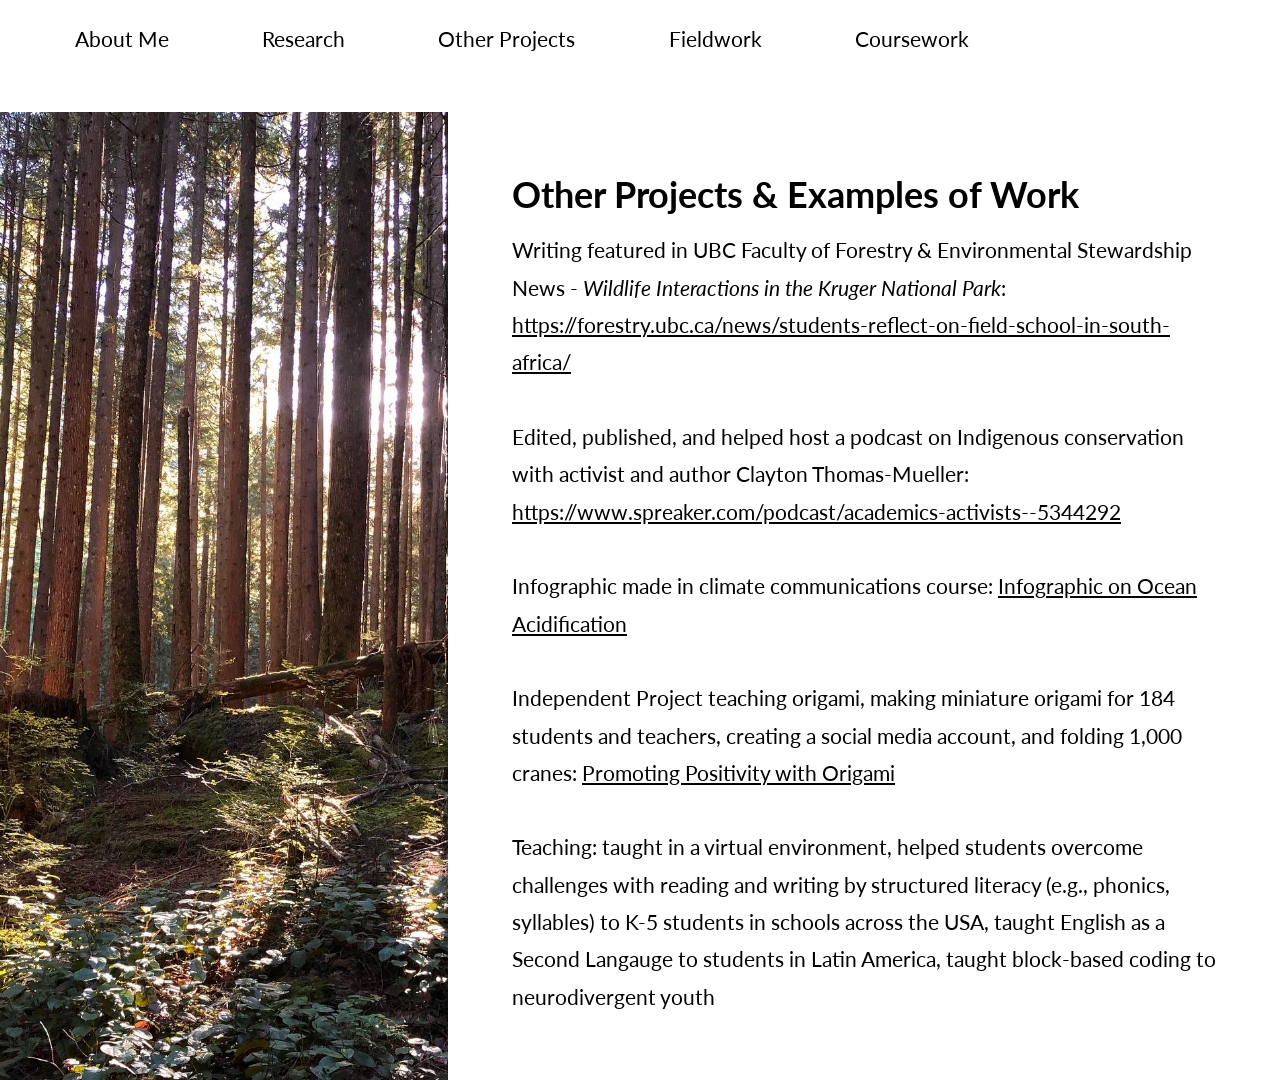
==== commit 40a04b60: "Adding changes" ====
--- a/projects.html
+++ b/projects.html
@@ -46,6 +46,8 @@
 								</br>Infographic made in climate communications course: <a href="files/OceanAcidificationInfographic.pdf" target="blank"><span class="label"><u>Infographic on Ocean Acidification</u></span></a>
 									</br>
 								</br>Independent Project teaching origami, making miniature origami for 184 students and teachers, creating a social media account, and folding 1,000 cranes: <a href="files/OrigamiProject.pdf" target="blank"><u>Promoting Positivity with Origami</u><span class="label"><u></u></span></a>
+									</br>
+								</br> Teaching: taught in a virtual environment, helped students overcome challenges with reading and writing by structured literacy (e.g., phonics, syllables) to K-5 students in schools across the USA, taught English as a Second Langauge to students in Latin America, taught block-based coding to neurodivergent youth
 							</p>
 						</div>
 						<div class="image">
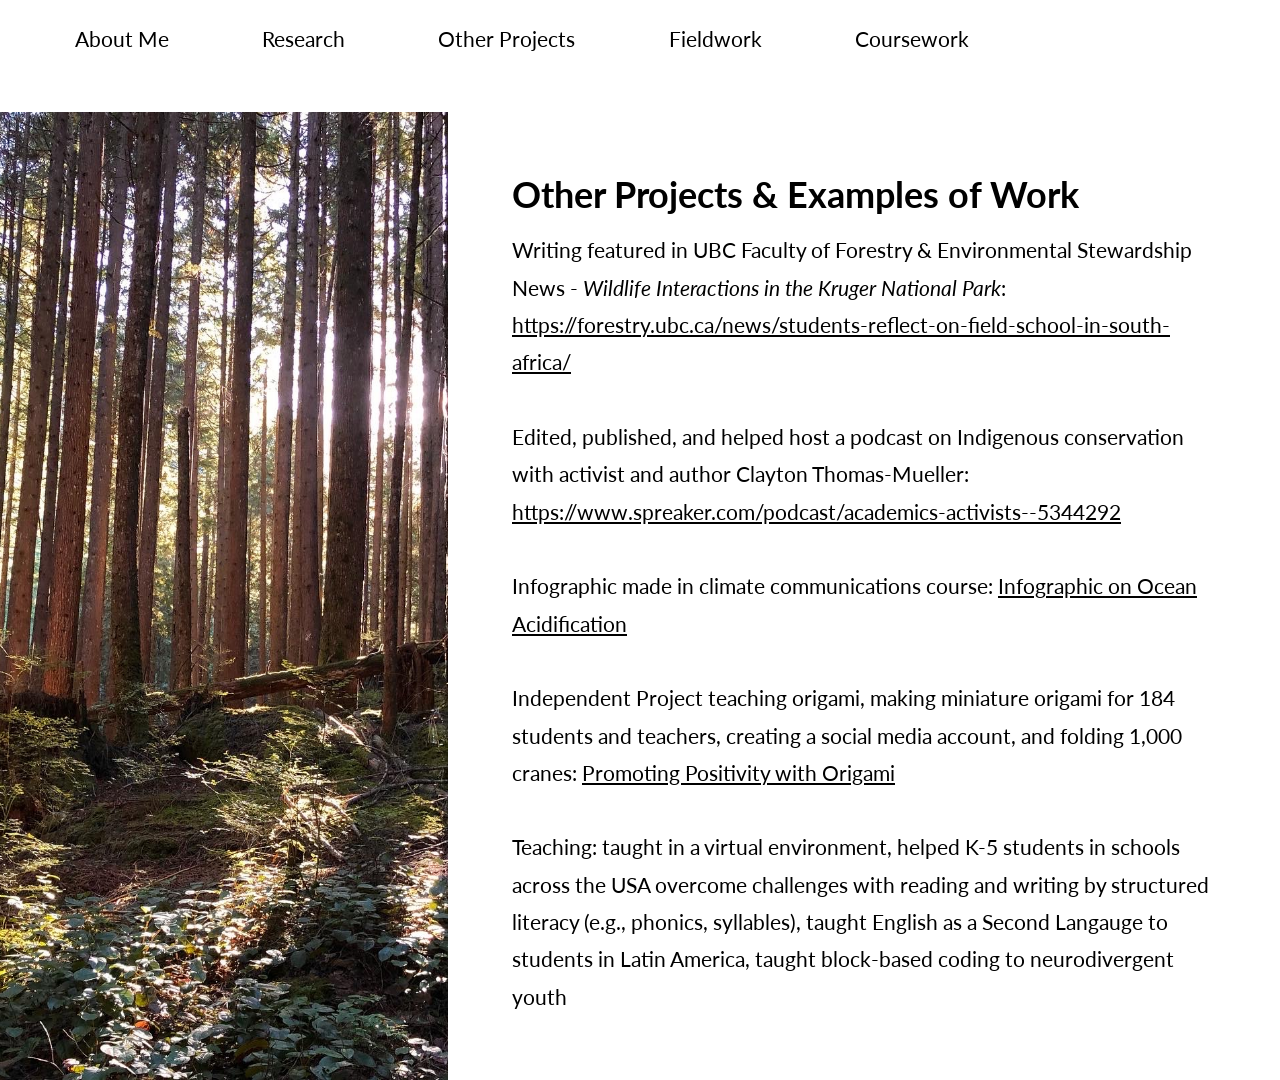
==== commit f9db8904: "Edits" ====
--- a/projects.html
+++ b/projects.html
@@ -47,7 +47,7 @@
 									</br>
 								</br>Independent Project teaching origami, making miniature origami for 184 students and teachers, creating a social media account, and folding 1,000 cranes: <a href="files/OrigamiProject.pdf" target="blank"><u>Promoting Positivity with Origami</u><span class="label"><u></u></span></a>
 									</br>
-								</br> Teaching: taught in a virtual environment, helped students overcome challenges with reading and writing by structured literacy (e.g., phonics, syllables) to K-5 students in schools across the USA, taught English as a Second Langauge to students in Latin America, taught block-based coding to neurodivergent youth
+								</br> Teaching: taught in a virtual environment, helped K-5 students in schools across the USA overcome challenges with reading and writing by structured literacy (e.g., phonics, syllables), taught English as a Second Langauge to students in Latin America, taught block-based coding to neurodivergent youth
 							</p>
 						</div>
 						<div class="image">
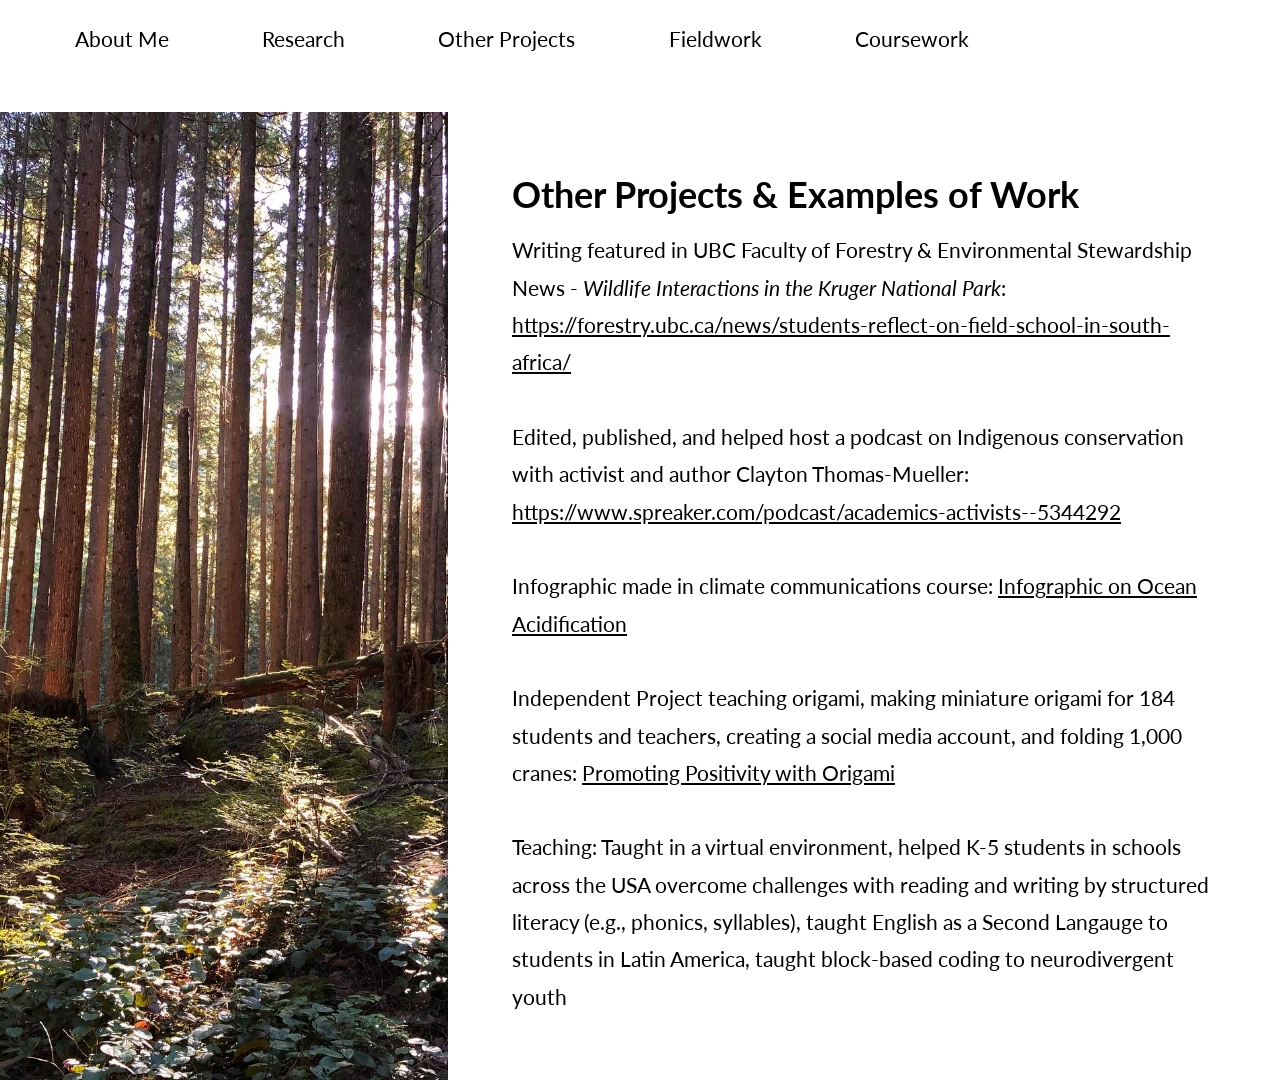
==== commit 830ff9e6: "Edits" ====
--- a/projects.html
+++ b/projects.html
@@ -47,7 +47,7 @@
 									</br>
 								</br>Independent Project teaching origami, making miniature origami for 184 students and teachers, creating a social media account, and folding 1,000 cranes: <a href="files/OrigamiProject.pdf" target="blank"><u>Promoting Positivity with Origami</u><span class="label"><u></u></span></a>
 									</br>
-								</br> Teaching: taught in a virtual environment, helped K-5 students in schools across the USA overcome challenges with reading and writing by structured literacy (e.g., phonics, syllables), taught English as a Second Langauge to students in Latin America, taught block-based coding to neurodivergent youth
+								</br> Teaching: Taught in a virtual environment, helped K-5 students in schools across the USA overcome challenges with reading and writing by structured literacy (e.g., phonics, syllables), taught English as a Second Langauge to students in Latin America, taught block-based coding to neurodivergent youth
 							</p>
 						</div>
 						<div class="image">
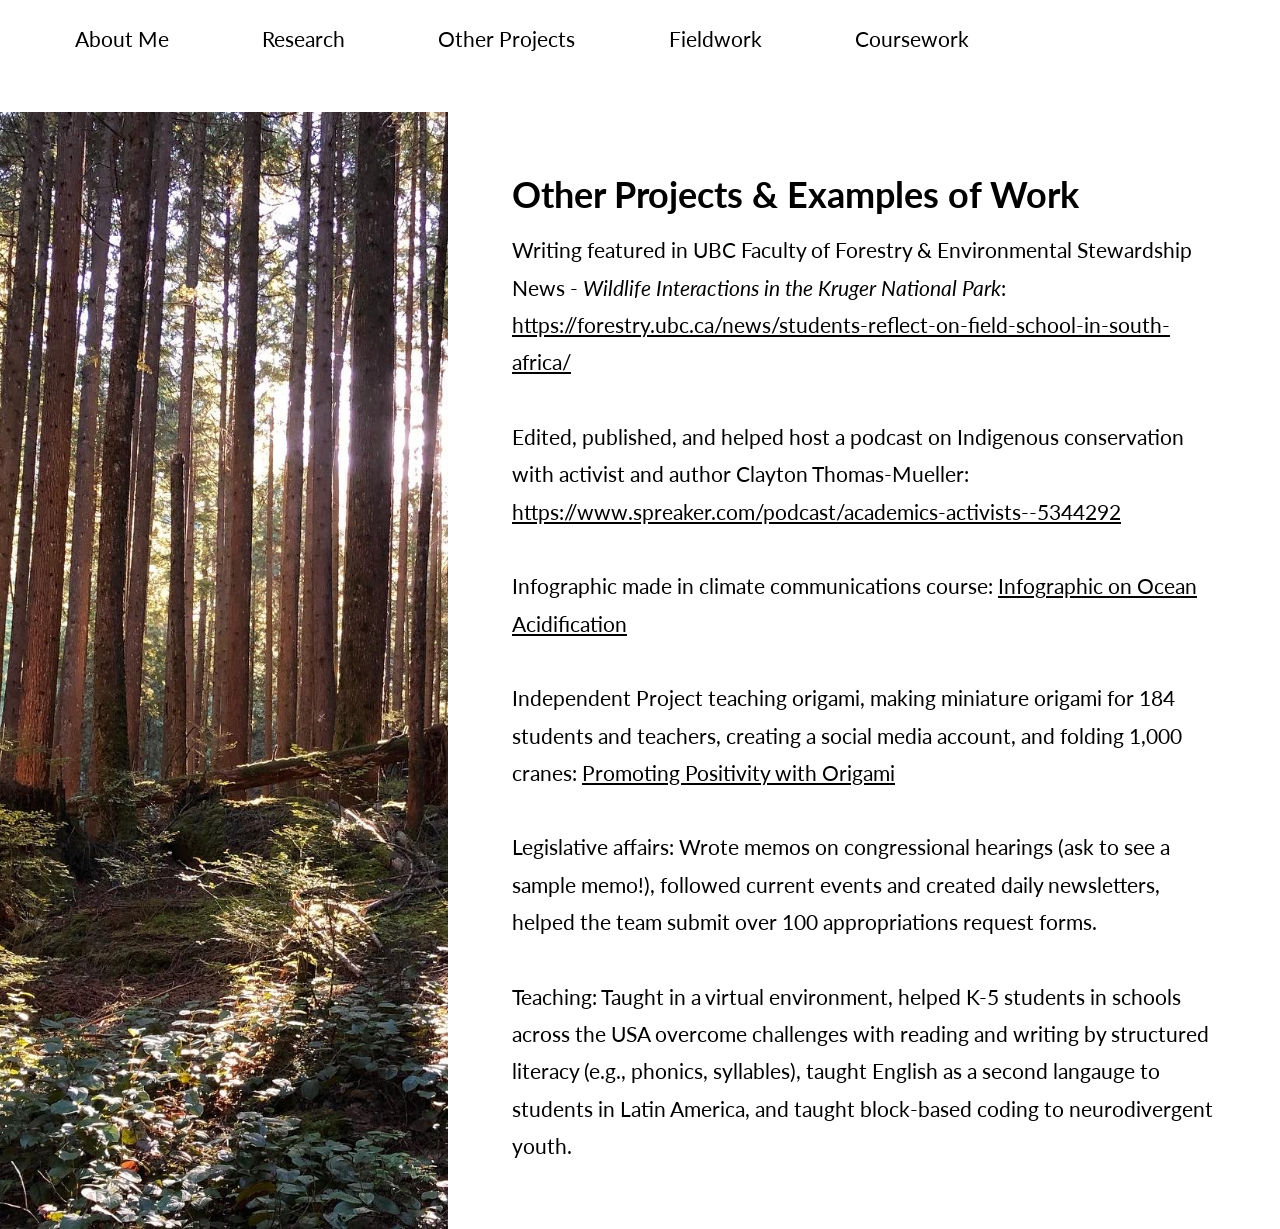
==== commit 39c8d1ef: "Edits" ====
--- a/projects.html
+++ b/projects.html
@@ -47,7 +47,9 @@
 									</br>
 								</br>Independent Project teaching origami, making miniature origami for 184 students and teachers, creating a social media account, and folding 1,000 cranes: <a href="files/OrigamiProject.pdf" target="blank"><u>Promoting Positivity with Origami</u><span class="label"><u></u></span></a>
 									</br>
-								</br> Teaching: Taught in a virtual environment, helped K-5 students in schools across the USA overcome challenges with reading and writing by structured literacy (e.g., phonics, syllables), taught English as a Second Langauge to students in Latin America, taught block-based coding to neurodivergent youth
+								</br> Legislative affairs: Wrote memos on congressional hearings (ask to see a sample memo!), followed current events and created daily newsletters, helped the team submit over 100 appropriations request forms.
+									</br>
+								</br> Teaching: Taught in a virtual environment, helped K-5 students in schools across the USA overcome challenges with reading and writing by structured literacy (e.g., phonics, syllables), taught English as a second langauge to students in Latin America, and taught block-based coding to neurodivergent youth.
 							</p>
 						</div>
 						<div class="image">
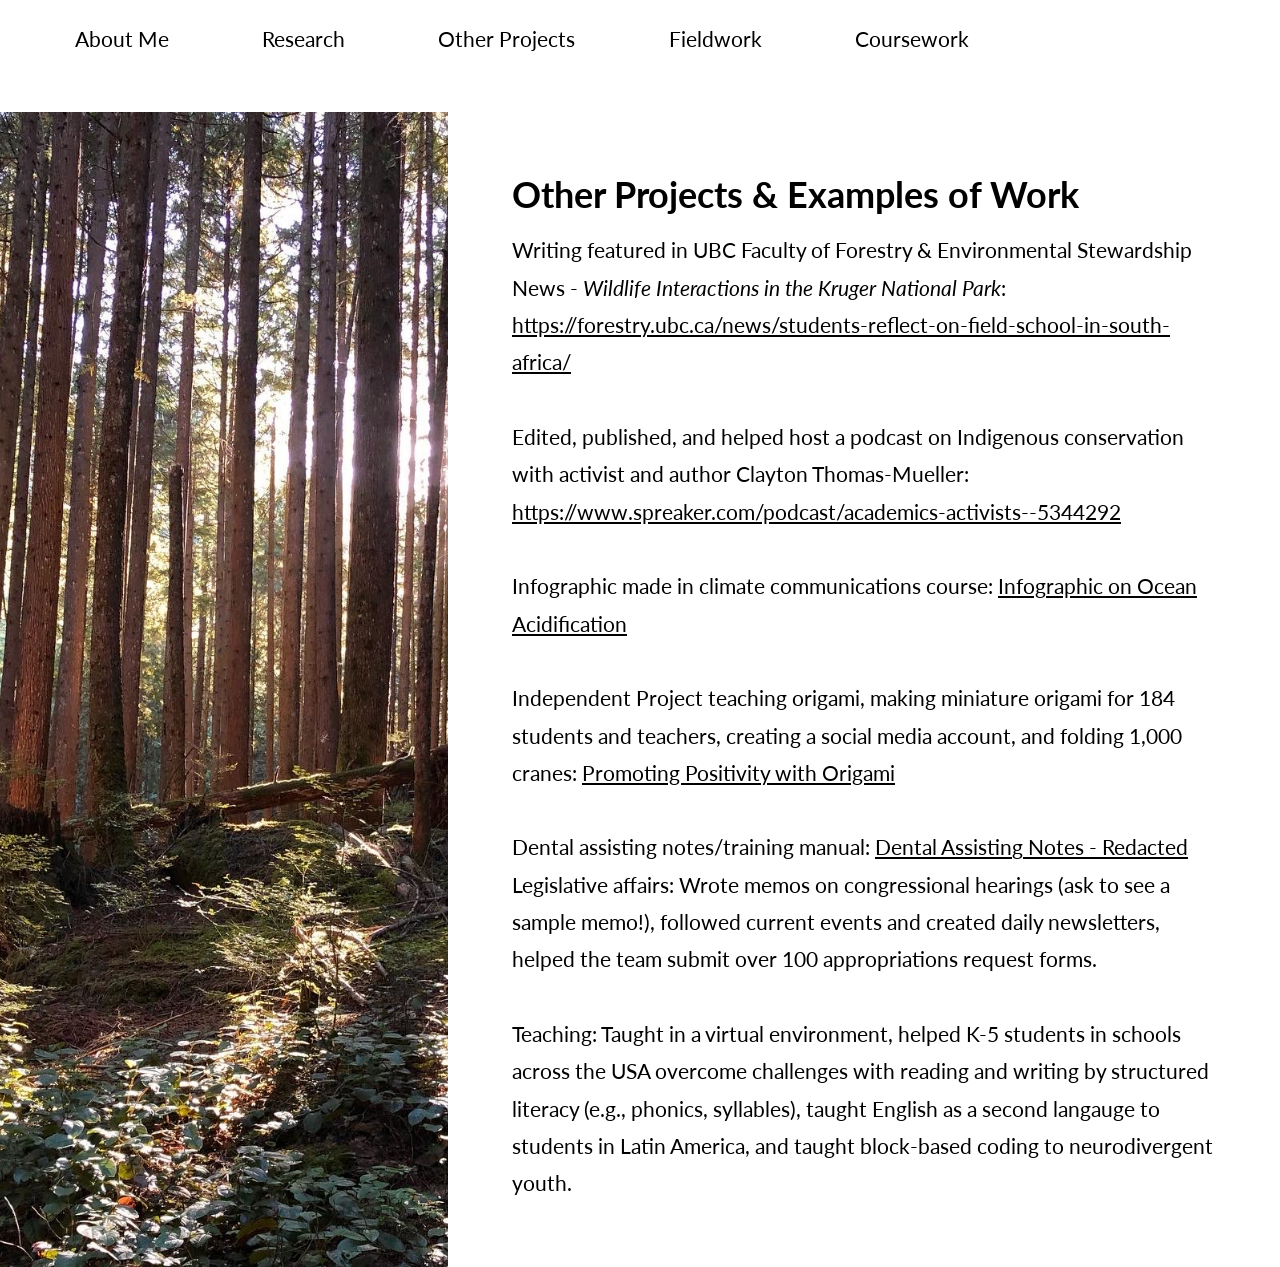
==== commit 91b35006: "Updating links and projects" ====
--- a/projects.html
+++ b/projects.html
@@ -47,9 +47,10 @@
 									</br>
 								</br>Independent Project teaching origami, making miniature origami for 184 students and teachers, creating a social media account, and folding 1,000 cranes: <a href="files/OrigamiProject.pdf" target="blank"><u>Promoting Positivity with Origami</u><span class="label"><u></u></span></a>
 									</br>
-								</br> Legislative affairs: Wrote memos on congressional hearings (ask to see a sample memo!), followed current events and created daily newsletters, helped the team submit over 100 appropriations request forms.
+								</br>Dental assisting notes/training manual: <a href="files/DentalAssistingNotes.pdf" target="blank"><span class="label"><u>Dental Assisting Notes - Redacted</u></span></a>
+								</br>Legislative affairs: Wrote memos on congressional hearings (ask to see a sample memo!), followed current events and created daily newsletters, helped the team submit over 100 appropriations request forms.
 									</br>
-								</br> Teaching: Taught in a virtual environment, helped K-5 students in schools across the USA overcome challenges with reading and writing by structured literacy (e.g., phonics, syllables), taught English as a second langauge to students in Latin America, and taught block-based coding to neurodivergent youth.
+								</br>Teaching: Taught in a virtual environment, helped K-5 students in schools across the USA overcome challenges with reading and writing by structured literacy (e.g., phonics, syllables), taught English as a second langauge to students in Latin America, and taught block-based coding to neurodivergent youth.
 							</p>
 						</div>
 						<div class="image">
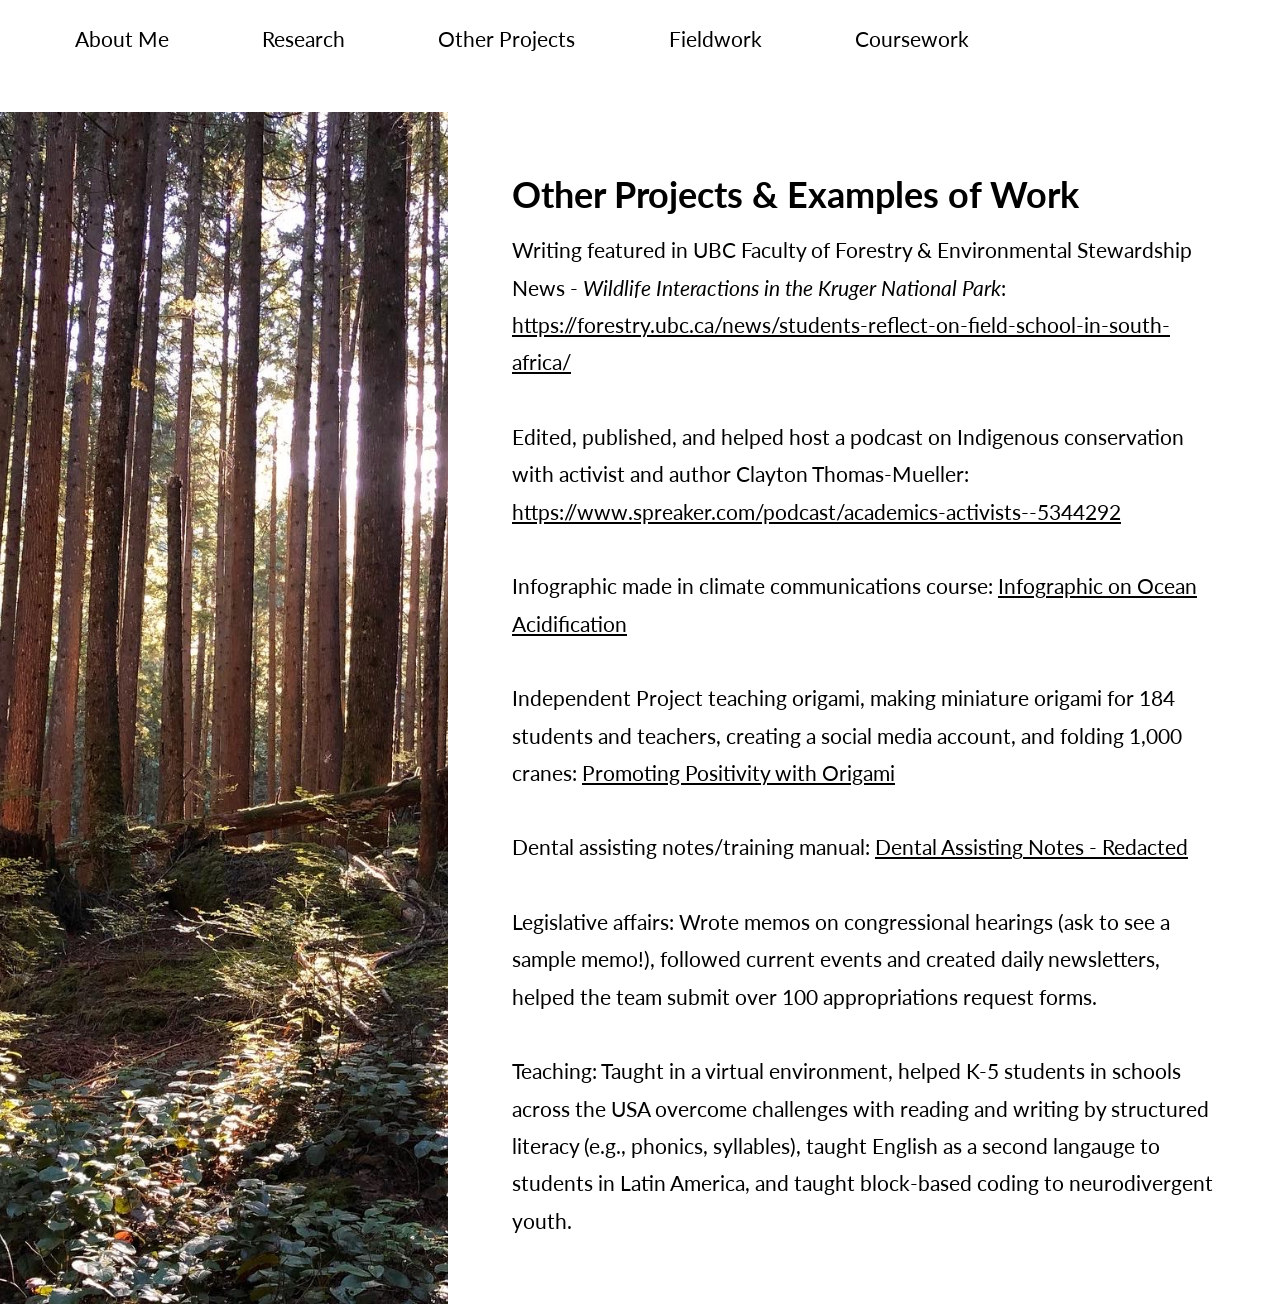
==== commit 55a0b52a: "Adding line break" ====
--- a/projects.html
+++ b/projects.html
@@ -48,6 +48,7 @@
 								</br>Independent Project teaching origami, making miniature origami for 184 students and teachers, creating a social media account, and folding 1,000 cranes: <a href="files/OrigamiProject.pdf" target="blank"><u>Promoting Positivity with Origami</u><span class="label"><u></u></span></a>
 									</br>
 								</br>Dental assisting notes/training manual: <a href="files/DentalAssistingNotes.pdf" target="blank"><span class="label"><u>Dental Assisting Notes - Redacted</u></span></a>
+									</br>
 								</br>Legislative affairs: Wrote memos on congressional hearings (ask to see a sample memo!), followed current events and created daily newsletters, helped the team submit over 100 appropriations request forms.
 									</br>
 								</br>Teaching: Taught in a virtual environment, helped K-5 students in schools across the USA overcome challenges with reading and writing by structured literacy (e.g., phonics, syllables), taught English as a second langauge to students in Latin America, and taught block-based coding to neurodivergent youth.
